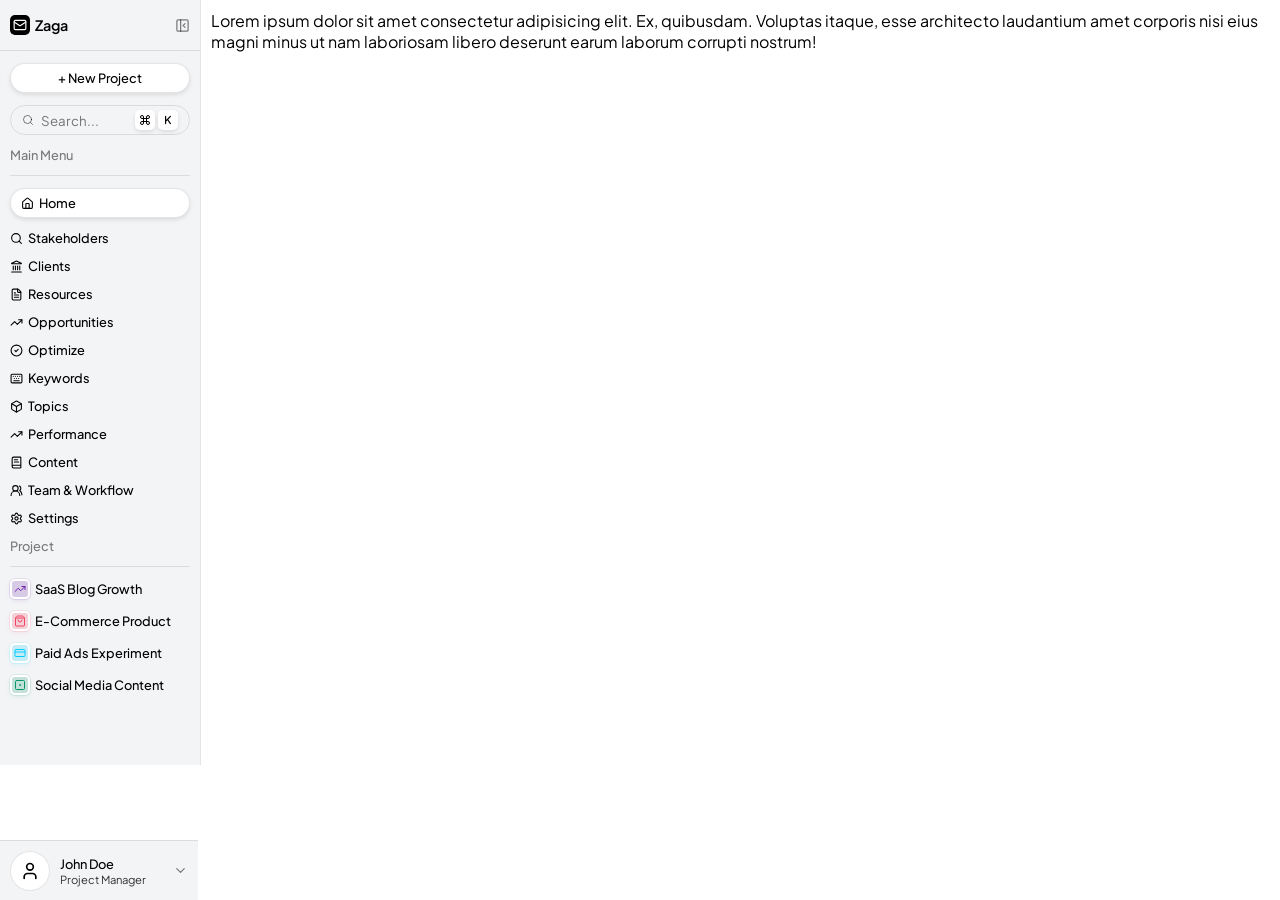
==== index.html @ 4fe13430 "chore: Initial Commit" ====
<!DOCTYPE html>

<html lang="en">

<head>
    <meta charset="UTF-8">
    <meta name="viewport" content="width=device-width, initial-scale=1.0">
    <link rel="stylesheet" href="style.css">
    <title>MyUI</title>
</head>

<body>
    <div class="Main-Container">
        <div class="Navigation-Container">
            <div class="Navigation-Title">
                <svg xmlns="http://www.w3.org/2000/svg" width="20" height="20" viewBox="0 0 24 24" fill="none" stroke="currentColor" stroke-width="2" stroke-linecap="round" stroke-linejoin="round" class="lucide lucide-mail-icon lucide-mail"><path d="m22 7-8.991 5.727a2 2 0 0 1-2.009 0L2 7"/><rect x="2" y="4" width="20" height="16" rx="2"/></svg>
                <h1>Zaga</h1>
                <svg xmlns="http://www.w3.org/2000/svg" width="14" height="14" viewBox="0 0 24 24" fill="none" stroke="currentColor" stroke-width="2" stroke-linecap="round" stroke-linejoin="round" class="lucide lucide-panel-left-close-icon lucide-panel-left-close"><rect width="18" height="18" x="3" y="3" rx="2"/><path d="M9 3v18"/><path d="m16 15-3-3 3-3"/></svg>
            </div>

            <div class="Navigation-NewProjectButton">
                <a href="#">+ New Project</a>
            </div>

            <div class="Navigation-SearchInput">
                <svg xmlns="http://www.w3.org/2000/svg" width="24" height="24" viewBox="0 0 24 24" fill="none" stroke="currentColor" stroke-width="2" stroke-linecap="round" stroke-linejoin="round" class="lucide lucide-search-icon lucide-search"><path d="m21 21-4.34-4.34"/><circle cx="11" cy="11" r="8"/></svg>
                <input type="text" placeholder="Search..." />
                <svg xmlns="http://www.w3.org/2000/svg" width="24" height="24" viewBox="0 0 24 24" fill="none" stroke="currentColor" stroke-width="2" stroke-linecap="round" stroke-linejoin="round" class="lucide lucide-command-icon lucide-command"><path d="M15 6v12a3 3 0 1 0 3-3H6a3 3 0 1 0 3 3V6a3 3 0 1 0-3 3h12a3 3 0 1 0-3-3"/></svg>
                <svg xmlns="http://www.w3.org/2000/svg" viewBox="0 0 640 640"><!--!Font Awesome Free v7.2.0 by @fontawesome - https://fontawesome.com License - https://fontawesome.com/license/free Copyright 2026 Fonticons, Inc.--><path d="M471 150.3C483.3 137.6 483 117.4 470.3 105.1C457.6 92.8 437.4 93.1 425.1 105.8C303.4 231.2 236.4 300.3 224 313L224 128C224 110.3 209.7 96 192 96C174.3 96 160 110.3 160 128L160 512C160 529.7 174.3 544 192 544C209.7 544 224 529.7 224 512L224 405L288.7 338.3L421.7 530.3C431.8 544.8 451.7 548.4 466.2 538.4C480.7 528.4 484.3 508.4 474.3 493.9L334.1 291.4L471 150.3z"/></svg>
            </div>

            <div class="Navigation-MainMenu">
                <h2>Main Menu</h2>
                <hr />
                <a href="./index.html" class="Navigation-Active"><svg xmlns="http://www.w3.org/2000/svg" width="24" height="24" viewBox="0 0 24 24" fill="none" stroke="currentColor" stroke-width="2" stroke-linecap="round" stroke-linejoin="round" class="lucide lucide-house-icon lucide-house"><path d="M15 21v-8a1 1 0 0 0-1-1h-4a1 1 0 0 0-1 1v8"/><path d="M3 10a2 2 0 0 1 .709-1.528l7-6a2 2 0 0 1 2.582 0l7 6A2 2 0 0 1 21 10v9a2 2 0 0 1-2 2H5a2 2 0 0 1-2-2z"/></svg>Home</a>
                <a href="#"><svg xmlns="http://www.w3.org/2000/svg" width="24" height="24" viewBox="0 0 24 24" fill="none" stroke="currentColor" stroke-width="2" stroke-linecap="round" stroke-linejoin="round" class="lucide lucide-search-icon lucide-search"><path d="m21 21-4.34-4.34"/><circle cx="11" cy="11" r="8"/></svg>Stakeholders</a>
                <a href="./page/clients.html"><svg xmlns="http://www.w3.org/2000/svg" width="24" height="24" viewBox="0 0 24 24" fill="none" stroke="currentColor" stroke-width="2" stroke-linecap="round" stroke-linejoin="round" class="lucide lucide-landmark-icon lucide-landmark"><path d="M10 18v-7"/><path d="M11.119 2.205a2 2 0 0 1 1.762 0l7.84 3.846A.5.5 0 0 1 20.5 7h-17a.5.5 0 0 1-.22-.949z"/><path d="M14 18v-7"/><path d="M18 18v-7"/><path d="M3 22h18"/><path d="M6 18v-7"/></svg>Clients</a>
                <a href="#"><svg xmlns="http://www.w3.org/2000/svg" width="24" height="24" viewBox="0 0 24 24" fill="none" stroke="currentColor" stroke-width="2" stroke-linecap="round" stroke-linejoin="round" class="lucide lucide-file-text-icon lucide-file-text"><path d="M6 22a2 2 0 0 1-2-2V4a2 2 0 0 1 2-2h8a2.4 2.4 0 0 1 1.704.706l3.588 3.588A2.4 2.4 0 0 1 20 8v12a2 2 0 0 1-2 2z"/><path d="M14 2v5a1 1 0 0 0 1 1h5"/><path d="M10 9H8"/><path d="M16 13H8"/><path d="M16 17H8"/></svg>Resources</a>
                <a href="#"><svg xmlns="http://www.w3.org/2000/svg" width="24" height="24" viewBox="0 0 24 24" fill="none" stroke="currentColor" stroke-width="2" stroke-linecap="round" stroke-linejoin="round" class="lucide lucide-trending-up-icon lucide-trending-up"><path d="M16 7h6v6"/><path d="m22 7-8.5 8.5-5-5L2 17"/></svg>Opportunities</a>
                <a href="#"><svg xmlns="http://www.w3.org/2000/svg" width="24" height="24" viewBox="0 0 24 24" fill="none" stroke="currentColor" stroke-width="2" stroke-linecap="round" stroke-linejoin="round" class="lucide lucide-circle-check-icon lucide-circle-check"><circle cx="12" cy="12" r="10"/><path d="m9 12 2 2 4-4"/></svg>Optimize</a>
                <a href="#"><svg xmlns="http://www.w3.org/2000/svg" width="24" height="24" viewBox="0 0 24 24" fill="none" stroke="currentColor" stroke-width="2" stroke-linecap="round" stroke-linejoin="round" class="lucide lucide-keyboard-icon lucide-keyboard"><path d="M10 8h.01"/><path d="M12 12h.01"/><path d="M14 8h.01"/><path d="M16 12h.01"/><path d="M18 8h.01"/><path d="M6 8h.01"/><path d="M7 16h10"/><path d="M8 12h.01"/><rect width="20" height="16" x="2" y="4" rx="2"/></svg>Keywords</a>
                <a href="#"><svg xmlns="http://www.w3.org/2000/svg" width="24" height="24" viewBox="0 0 24 24" fill="none" stroke="currentColor" stroke-width="2" stroke-linecap="round" stroke-linejoin="round" class="lucide lucide-box-icon lucide-box"><path d="M21 8a2 2 0 0 0-1-1.73l-7-4a2 2 0 0 0-2 0l-7 4A2 2 0 0 0 3 8v8a2 2 0 0 0 1 1.73l7 4a2 2 0 0 0 2 0l7-4A2 2 0 0 0 21 16Z"/><path d="m3.3 7 8.7 5 8.7-5"/><path d="M12 22V12"/></svg>Topics</a>
                <a href="#"><svg xmlns="http://www.w3.org/2000/svg" width="24" height="24" viewBox="0 0 24 24" fill="none" stroke="currentColor" stroke-width="2" stroke-linecap="round" stroke-linejoin="round" class="lucide lucide-trending-up-icon lucide-trending-up"><path d="M16 7h6v6"/><path d="m22 7-8.5 8.5-5-5L2 17"/></svg>Performance</a>
                <a href="#"><svg xmlns="http://www.w3.org/2000/svg" width="24" height="24" viewBox="0 0 24 24" fill="none" stroke="currentColor" stroke-width="2" stroke-linecap="round" stroke-linejoin="round" class="lucide lucide-book-text-icon lucide-book-text"><path d="M4 19.5v-15A2.5 2.5 0 0 1 6.5 2H19a1 1 0 0 1 1 1v18a1 1 0 0 1-1 1H6.5a1 1 0 0 1 0-5H20"/><path d="M8 11h8"/><path d="M8 7h6"/></svg>Content</a>
                <a href="#"><svg xmlns="http://www.w3.org/2000/svg" width="24" height="24" viewBox="0 0 24 24" fill="none" stroke="currentColor" stroke-width="2" stroke-linecap="round" stroke-linejoin="round" class="lucide lucide-users-round-icon lucide-users-round"><path d="M18 21a8 8 0 0 0-16 0"/><circle cx="10" cy="8" r="5"/><path d="M22 20c0-3.37-2-6.5-4-8a5 5 0 0 0-.45-8.3"/></svg>Team & Workflow</a>
                <a href="#"><svg xmlns="http://www.w3.org/2000/svg" width="24" height="24" viewBox="0 0 24 24" fill="none" stroke="currentColor" stroke-width="2" stroke-linecap="round" stroke-linejoin="round" class="lucide lucide-settings-icon lucide-settings"><path d="M9.671 4.136a2.34 2.34 0 0 1 4.659 0 2.34 2.34 0 0 0 3.319 1.915 2.34 2.34 0 0 1 2.33 4.033 2.34 2.34 0 0 0 0 3.831 2.34 2.34 0 0 1-2.33 4.033 2.34 2.34 0 0 0-3.319 1.915 2.34 2.34 0 0 1-4.659 0 2.34 2.34 0 0 0-3.32-1.915 2.34 2.34 0 0 1-2.33-4.033 2.34 2.34 0 0 0 0-3.831A2.34 2.34 0 0 1 6.35 6.051a2.34 2.34 0 0 0 3.319-1.915"/><circle cx="12" cy="12" r="3"/></svg>Settings</a>
            </div>

            <div class="Navigation-Project">
                <h2>Project</h2>
                <hr />
                <a href="#"><svg xmlns="http://www.w3.org/2000/svg" width="24" height="24" viewBox="0 0 24 24" fill="none" stroke="currentColor" stroke-width="2" stroke-linecap="round" stroke-linejoin="round" class="lucide lucide-trending-up-icon lucide-trending-up"><path d="M16 7h6v6"/><path d="m22 7-8.5 8.5-5-5L2 17"/></svg>SaaS Blog Growth</a>
                <a href="#"><svg xmlns="http://www.w3.org/2000/svg" width="24" height="24" viewBox="0 0 24 24" fill="none" stroke="currentColor" stroke-width="2" stroke-linecap="round" stroke-linejoin="round" class="lucide lucide-shopping-bag-icon lucide-shopping-bag"><path d="M16 10a4 4 0 0 1-8 0"/><path d="M3.103 6.034h17.794"/><path d="M3.4 5.467a2 2 0 0 0-.4 1.2V20a2 2 0 0 0 2 2h14a2 2 0 0 0 2-2V6.667a2 2 0 0 0-.4-1.2l-2-2.667A2 2 0 0 0 17 2H7a2 2 0 0 0-1.6.8z"/></svg>E-Commerce Product</a>
                <a href="#"><svg xmlns="http://www.w3.org/2000/svg" width="24" height="24" viewBox="0 0 24 24" fill="none" stroke="currentColor" stroke-width="2" stroke-linecap="round" stroke-linejoin="round" class="lucide lucide-credit-card-icon lucide-credit-card"><rect width="20" height="14" x="2" y="5" rx="2"/><line x1="2" x2="22" y1="10" y2="10"/></svg>Paid Ads Experiment</a>
                <a href="#"><svg xmlns="http://www.w3.org/2000/svg" width="24" height="24" viewBox="0 0 24 24" fill="none" stroke="currentColor" stroke-width="2" stroke-linecap="round" stroke-linejoin="round" class="lucide lucide-square-dot-icon lucide-square-dot"><rect width="18" height="18" x="3" y="3" rx="2"/><circle cx="12" cy="12" r="1"/></svg>Social Media Content</a>
            </div>

            <div class="Navigation-Account">
                <div class="Account-Photo">
                    <svg xmlns="http://www.w3.org/2000/svg" width="24" height="24" viewBox="0 0 24 24" fill="none" stroke="currentColor" stroke-width="2" stroke-linecap="round" stroke-linejoin="round" class="lucide lucide-user-icon lucide-user"><path d="M19 21v-2a4 4 0 0 0-4-4H9a4 4 0 0 0-4 4v2"/><circle cx="12" cy="7" r="4"/></svg>
                </div>
                <div class="Account-Info">
                    <h3>John Doe</h3>
                    <p>Project Manager</p>
                </div>
                <div class="Account-Menu">
                    <svg xmlns="http://www.w3.org/2000/svg" width="24" height="24" viewBox="0 0 24 24" fill="none" stroke="currentColor" stroke-width="2" stroke-linecap="round" stroke-linejoin="round" class="lucide lucide-chevron-down-icon lucide-chevron-down"><path d="m6 9 6 6 6-6"/></svg>
                </div>
            </div>
        </div>

        <div class="Content-Container">
            <p>Lorem ipsum dolor sit amet consectetur adipisicing elit. Ex, quibusdam. Voluptas itaque, esse architecto laudantium amet corporis nisi eius magni minus ut nam laboriosam libero deserunt earum laborum corrupti nostrum!</p>
        </div>
    </div>
</body>

</html>
---- style.css ----
@import url('https://fonts.googleapis.com/css2?family=Inter:ital,opsz,wght@0,14..32,100..900;1,14..32,100..900&family=Plus+Jakarta+Sans:ital,wght@0,200..800;1,200..800&display=swap');

* {
    box-sizing: border-box;
    margin: 0;
    padding: 0;
}

:root {
    --nav-background: #F3F4F6;
}

body {
    font-family: 'Plus Jakarta Sans', sans-serif;
}

::-webkit-scrollbar {
  width: 2px;
}

::-webkit-scrollbar-track {
  background: transparent; 
}

::-webkit-scrollbar-thumb {
  background: black; 
}

::-webkit-scrollbar-thumb:hover {
  background: rgba(0, 0, 0, 0.5); 
}

.Main-Container {
    display: flex;
    max-height: 100vh;
}

.Navigation-Container {
    display: flex;
    flex-direction: column;
    max-height: 100vh;
    overflow: auto;
    width: 200px;
    background-color: var(--nav-background);
    gap: 12px;
}

.Navigation-Title {
    display: flex;
    justify-content: center;
    align-items: center;
    padding: 15px 10px;
    gap: 5px;
    border-bottom: 1px solid rgba(0, 0, 0, 0.1);
}

.Navigation-Title svg:nth-child(1) {
    color: white;
    background-color: black;
    border-radius: 5px;
    padding: 3px;
}

.Navigation-Title h1 {
    flex: 1;
    font-size: 0.9rem;
    font-weight: 600;
}

.Navigation-Title svg:nth-child(3) {
    color: rgba(0, 0, 0, 0.5);
    width: 15px;
    height: 15px;
}

.Navigation-NewProjectButton {
    display: flex;
    justify-content: center;
    align-items: center;
    padding: 0 10px;
}

.Navigation-NewProjectButton a {
    display: flex;
    justify-content: center;
    align-items: center;
    text-decoration: none;
    color: black;
    background-color: white;
    border: 1px solid rgba(0, 0, 0, 0.1);
    border-radius: 100px;
    width: 200px;
    height: 30px;
    font-size: 0.8rem; 
    box-shadow: 0 2px 4px rgba(0, 0, 0, 0.1);
    font-weight: 500;
}

.Navigation-SearchInput {
    display: flex;
    justify-content: center;
    align-items: center;
    position: relative;
    padding: 0 10px;
}

.Navigation-SearchInput input {
    outline: none;
    background-color: transparent;
    width: 180px;
    height: 30px;
    border: 1px solid rgba(0, 0, 0, 0.1);
    border-radius: 100px;
    padding-left: 30px;
    font-family: "Plus Jakarta Sans", sans-serif;
}

.Navigation-SearchInput svg:nth-child(1) {
    position: absolute;
    left: 22px;
    color: rgba(0, 0, 0, 0.5);
    width: 12px;
    height: 12px;
}

.Navigation-SearchInput svg:nth-child(3) {
    position: absolute;
    right: 45px;
    color: black;
    background-color: white;
    border-radius: 5px;
    padding: 4px;
    width: 20px;
    height: 20px;
    box-shadow: 0px 2px 4px rgba(0, 0, 0, 0.1);
}

.Navigation-SearchInput svg:nth-child(4) {
    position: absolute;
    right: 22px;
    color: black;
    background-color: white;
    border-radius: 5px;
    padding: 4px;
    width: 20px;
    height: 20px;
    box-shadow: 0px 2px 4px rgba(0, 0, 0, 0.1);
}

.Navigation-MainMenu {
    display: flex;
    flex-direction: column;
    gap: 12px;
    padding: 0 10px;
}

.Navigation-MainMenu h2 {
    font-size: 0.8rem;
    color: rgba(0, 0, 0, 0.5);
    font-weight: 500;
}

.Navigation-MainMenu hr {
    border: none;
    border-top: 1px solid rgba(0, 0, 0, 0.1);
}

.Navigation-MainMenu a {
    display: flex;
    align-items: center;
    gap: 5px;
    text-decoration: none;
    color: black;
    font-size: 0.8rem;
    font-weight: 500;
}

.Navigation-MainMenu a svg {
    color: black;
    width: 13px;
    height: 13px;
}

.Navigation-Project {
    display: flex;
    flex-direction: column;
    gap: 12px;
    padding: 0 10px 70px 10px;
}

.Navigation-Project h2 {
    font-size: 0.8rem;
    color: rgba(0, 0, 0, 0.5);
    font-weight: 500;
}

.Navigation-Project hr {
    border: none;
    border-top: 1px solid rgba(0, 0, 0, 0.1);
}

.Navigation-Project a {
    display: flex;
    align-items: center;
    gap: 5px;
    text-decoration: none;
    color: black;
    font-size: 0.8rem;
    font-weight: 500;
}

.Navigation-Project a svg {
    color: black;
    width: 20px;
    height: 20px;
    padding: 2px;
}

.Navigation-Project a .lucide-trending-up {
    color: rgba(107, 33, 168, 1);
    background-color: rgba(107, 33, 168, 0.2);
    border: 2px solid white;
    outline: 1px solid rgb(107, 33, 168, 0.1);
    border-radius: 5px;
    box-shadow: 0px 2px 4px rgba(107, 33, 168, 0.1);
}

.Navigation-Project a .lucide-shopping-bag {
    color: rgba(244, 63, 94, 1);
    background-color: rgba(244, 63, 94, 0.2);
    border: 2px solid white;
    outline: 1px solid rgb(244, 63, 94, 0.1);
    border-radius: 5px;
    box-shadow: 0px 2px 4px rgba(244, 63, 94, 0.1);
}

.Navigation-Project a .lucide-credit-card {
    color: rgb(6, 205, 255);
    background-color: rgba(6, 205, 255, 0.2);
    border: 2px solid white;
    outline: 1px solid rgb(6, 205, 255, 0.1);
    border-radius: 5px;
    box-shadow: 0px 2px 4px rgba(6, 205, 255, 0.1);
}

.Navigation-Project a .lucide-square-dot {
    color: rgba(5, 150, 105, 1);
    background-color: rgba(5, 150, 105, 0.2);
    border: 2px solid white;
    outline: 1px solid rgb(5, 150, 105, 0.1);
    border-radius: 5px;
    box-shadow: 0px 2px 4px rgba(5, 150, 105, 0.1);
}

.Navigation-Account {
    display: flex;
    position: absolute;
    bottom: 0;
    background-color: var(--nav-background);
    border-top: 1px solid rgba(0, 0, 0, 0.1);
    width: 198px;
    height: 60px;
    padding: 0 10px;
    align-items: center;
    gap: 10px;
}

.Account-Photo {
    display: flex;
    justify-content: center;
    align-items: center;
    width: 40px;
    height: 40px;
    border: 1px solid rgba(0, 0, 0, 0.1);
    border-radius: 100%;
    background-color: white;
}

.Account-Photo svg {
    width: 20px;
    height: 20px;
}

.Account-Info {
    display: flex;
    flex-direction: column;
    justify-content: center;
    flex: 1;
}

.Account-Info h3 {
    font-size: 0.8rem;
    font-weight: 500;
}

.Account-Info p {
    font-size: 0.7rem;
    color: rgba(0, 0, 0, 0.8);
}

.Account-Menu {
    display: flex;
    align-items: center;
}

.Account-Menu svg {
    color: rgba(0, 0, 0, 0.5);
    width: 15px;
    height: 15px;
}

.Navigation-Active {
    height: 30px;
    padding-left: 10px;
    background-color: white;
    border: 1px solid rgba(0, 0, 0, 0.1);
    border-radius: 16px;
    box-shadow: 0px 2px 4px rgba(0, 0, 0, 0.1);
}

.Content-Container {
    display: flex;
    flex: 1;
    padding: 10px;
    max-height: 100vh;
    overflow: auto;
    background-color: white;
    border-left: 1px solid rgba(0, 0, 0, 0.1);
}
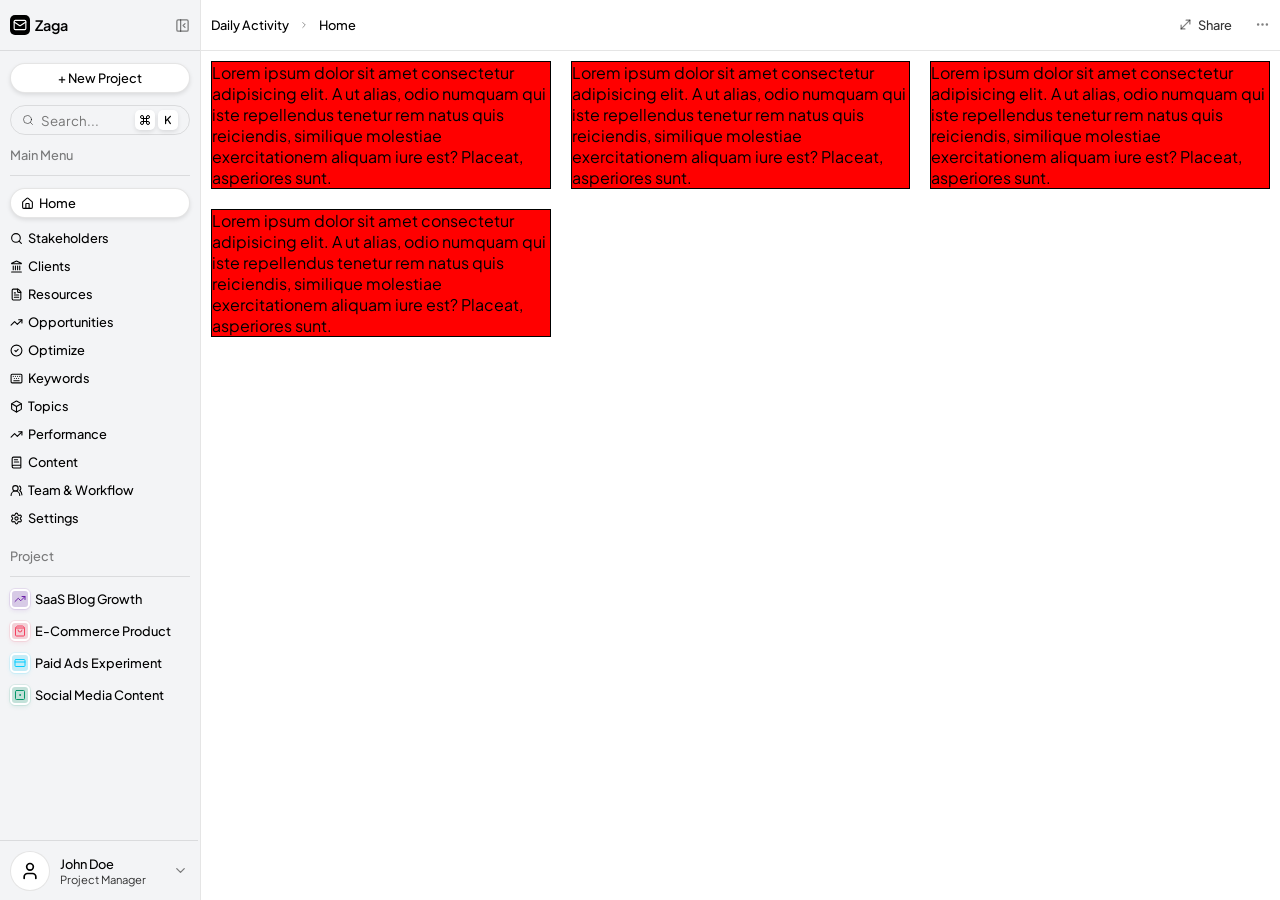
==== commit 64ef834c: "Co-authored-by: Riyan Saputra <alamat.emailnya.riyan@gmail.com>" ====
--- a/index.html
+++ b/index.html
@@ -15,7 +15,7 @@
             <div class="Navigation-Title">
                 <svg xmlns="http://www.w3.org/2000/svg" width="20" height="20" viewBox="0 0 24 24" fill="none" stroke="currentColor" stroke-width="2" stroke-linecap="round" stroke-linejoin="round" class="lucide lucide-mail-icon lucide-mail"><path d="m22 7-8.991 5.727a2 2 0 0 1-2.009 0L2 7"/><rect x="2" y="4" width="20" height="16" rx="2"/></svg>
                 <h1>Zaga</h1>
-                <svg xmlns="http://www.w3.org/2000/svg" width="14" height="14" viewBox="0 0 24 24" fill="none" stroke="currentColor" stroke-width="2" stroke-linecap="round" stroke-linejoin="round" class="lucide lucide-panel-left-close-icon lucide-panel-left-close"><rect width="18" height="18" x="3" y="3" rx="2"/><path d="M9 3v18"/><path d="m16 15-3-3 3-3"/></svg>
+                <svg class="Navigation-Button" xmlns="http://www.w3.org/2000/svg" width="14" height="14" viewBox="0 0 24 24" fill="none" stroke="currentColor" stroke-width="2" stroke-linecap="round" stroke-linejoin="round" class="lucide lucide-panel-left-close-icon lucide-panel-left-close"><rect width="18" height="18" x="3" y="3" rx="2"/><path d="M9 3v18"/><path d="m16 15-3-3 3-3"/></svg>
             </div>
 
             <div class="Navigation-NewProjectButton">
@@ -29,30 +29,32 @@
                 <svg xmlns="http://www.w3.org/2000/svg" viewBox="0 0 640 640"><!--!Font Awesome Free v7.2.0 by @fontawesome - https://fontawesome.com License - https://fontawesome.com/license/free Copyright 2026 Fonticons, Inc.--><path d="M471 150.3C483.3 137.6 483 117.4 470.3 105.1C457.6 92.8 437.4 93.1 425.1 105.8C303.4 231.2 236.4 300.3 224 313L224 128C224 110.3 209.7 96 192 96C174.3 96 160 110.3 160 128L160 512C160 529.7 174.3 544 192 544C209.7 544 224 529.7 224 512L224 405L288.7 338.3L421.7 530.3C431.8 544.8 451.7 548.4 466.2 538.4C480.7 528.4 484.3 508.4 474.3 493.9L334.1 291.4L471 150.3z"/></svg>
             </div>
 
-            <div class="Navigation-MainMenu">
-                <h2>Main Menu</h2>
-                <hr />
-                <a href="./index.html" class="Navigation-Active"><svg xmlns="http://www.w3.org/2000/svg" width="24" height="24" viewBox="0 0 24 24" fill="none" stroke="currentColor" stroke-width="2" stroke-linecap="round" stroke-linejoin="round" class="lucide lucide-house-icon lucide-house"><path d="M15 21v-8a1 1 0 0 0-1-1h-4a1 1 0 0 0-1 1v8"/><path d="M3 10a2 2 0 0 1 .709-1.528l7-6a2 2 0 0 1 2.582 0l7 6A2 2 0 0 1 21 10v9a2 2 0 0 1-2 2H5a2 2 0 0 1-2-2z"/></svg>Home</a>
-                <a href="#"><svg xmlns="http://www.w3.org/2000/svg" width="24" height="24" viewBox="0 0 24 24" fill="none" stroke="currentColor" stroke-width="2" stroke-linecap="round" stroke-linejoin="round" class="lucide lucide-search-icon lucide-search"><path d="m21 21-4.34-4.34"/><circle cx="11" cy="11" r="8"/></svg>Stakeholders</a>
-                <a href="./page/clients.html"><svg xmlns="http://www.w3.org/2000/svg" width="24" height="24" viewBox="0 0 24 24" fill="none" stroke="currentColor" stroke-width="2" stroke-linecap="round" stroke-linejoin="round" class="lucide lucide-landmark-icon lucide-landmark"><path d="M10 18v-7"/><path d="M11.119 2.205a2 2 0 0 1 1.762 0l7.84 3.846A.5.5 0 0 1 20.5 7h-17a.5.5 0 0 1-.22-.949z"/><path d="M14 18v-7"/><path d="M18 18v-7"/><path d="M3 22h18"/><path d="M6 18v-7"/></svg>Clients</a>
-                <a href="#"><svg xmlns="http://www.w3.org/2000/svg" width="24" height="24" viewBox="0 0 24 24" fill="none" stroke="currentColor" stroke-width="2" stroke-linecap="round" stroke-linejoin="round" class="lucide lucide-file-text-icon lucide-file-text"><path d="M6 22a2 2 0 0 1-2-2V4a2 2 0 0 1 2-2h8a2.4 2.4 0 0 1 1.704.706l3.588 3.588A2.4 2.4 0 0 1 20 8v12a2 2 0 0 1-2 2z"/><path d="M14 2v5a1 1 0 0 0 1 1h5"/><path d="M10 9H8"/><path d="M16 13H8"/><path d="M16 17H8"/></svg>Resources</a>
-                <a href="#"><svg xmlns="http://www.w3.org/2000/svg" width="24" height="24" viewBox="0 0 24 24" fill="none" stroke="currentColor" stroke-width="2" stroke-linecap="round" stroke-linejoin="round" class="lucide lucide-trending-up-icon lucide-trending-up"><path d="M16 7h6v6"/><path d="m22 7-8.5 8.5-5-5L2 17"/></svg>Opportunities</a>
-                <a href="#"><svg xmlns="http://www.w3.org/2000/svg" width="24" height="24" viewBox="0 0 24 24" fill="none" stroke="currentColor" stroke-width="2" stroke-linecap="round" stroke-linejoin="round" class="lucide lucide-circle-check-icon lucide-circle-check"><circle cx="12" cy="12" r="10"/><path d="m9 12 2 2 4-4"/></svg>Optimize</a>
-                <a href="#"><svg xmlns="http://www.w3.org/2000/svg" width="24" height="24" viewBox="0 0 24 24" fill="none" stroke="currentColor" stroke-width="2" stroke-linecap="round" stroke-linejoin="round" class="lucide lucide-keyboard-icon lucide-keyboard"><path d="M10 8h.01"/><path d="M12 12h.01"/><path d="M14 8h.01"/><path d="M16 12h.01"/><path d="M18 8h.01"/><path d="M6 8h.01"/><path d="M7 16h10"/><path d="M8 12h.01"/><rect width="20" height="16" x="2" y="4" rx="2"/></svg>Keywords</a>
-                <a href="#"><svg xmlns="http://www.w3.org/2000/svg" width="24" height="24" viewBox="0 0 24 24" fill="none" stroke="currentColor" stroke-width="2" stroke-linecap="round" stroke-linejoin="round" class="lucide lucide-box-icon lucide-box"><path d="M21 8a2 2 0 0 0-1-1.73l-7-4a2 2 0 0 0-2 0l-7 4A2 2 0 0 0 3 8v8a2 2 0 0 0 1 1.73l7 4a2 2 0 0 0 2 0l7-4A2 2 0 0 0 21 16Z"/><path d="m3.3 7 8.7 5 8.7-5"/><path d="M12 22V12"/></svg>Topics</a>
-                <a href="#"><svg xmlns="http://www.w3.org/2000/svg" width="24" height="24" viewBox="0 0 24 24" fill="none" stroke="currentColor" stroke-width="2" stroke-linecap="round" stroke-linejoin="round" class="lucide lucide-trending-up-icon lucide-trending-up"><path d="M16 7h6v6"/><path d="m22 7-8.5 8.5-5-5L2 17"/></svg>Performance</a>
-                <a href="#"><svg xmlns="http://www.w3.org/2000/svg" width="24" height="24" viewBox="0 0 24 24" fill="none" stroke="currentColor" stroke-width="2" stroke-linecap="round" stroke-linejoin="round" class="lucide lucide-book-text-icon lucide-book-text"><path d="M4 19.5v-15A2.5 2.5 0 0 1 6.5 2H19a1 1 0 0 1 1 1v18a1 1 0 0 1-1 1H6.5a1 1 0 0 1 0-5H20"/><path d="M8 11h8"/><path d="M8 7h6"/></svg>Content</a>
-                <a href="#"><svg xmlns="http://www.w3.org/2000/svg" width="24" height="24" viewBox="0 0 24 24" fill="none" stroke="currentColor" stroke-width="2" stroke-linecap="round" stroke-linejoin="round" class="lucide lucide-users-round-icon lucide-users-round"><path d="M18 21a8 8 0 0 0-16 0"/><circle cx="10" cy="8" r="5"/><path d="M22 20c0-3.37-2-6.5-4-8a5 5 0 0 0-.45-8.3"/></svg>Team & Workflow</a>
-                <a href="#"><svg xmlns="http://www.w3.org/2000/svg" width="24" height="24" viewBox="0 0 24 24" fill="none" stroke="currentColor" stroke-width="2" stroke-linecap="round" stroke-linejoin="round" class="lucide lucide-settings-icon lucide-settings"><path d="M9.671 4.136a2.34 2.34 0 0 1 4.659 0 2.34 2.34 0 0 0 3.319 1.915 2.34 2.34 0 0 1 2.33 4.033 2.34 2.34 0 0 0 0 3.831 2.34 2.34 0 0 1-2.33 4.033 2.34 2.34 0 0 0-3.319 1.915 2.34 2.34 0 0 1-4.659 0 2.34 2.34 0 0 0-3.32-1.915 2.34 2.34 0 0 1-2.33-4.033 2.34 2.34 0 0 0 0-3.831A2.34 2.34 0 0 1 6.35 6.051a2.34 2.34 0 0 0 3.319-1.915"/><circle cx="12" cy="12" r="3"/></svg>Settings</a>
-            </div>
-
-            <div class="Navigation-Project">
-                <h2>Project</h2>
-                <hr />
-                <a href="#"><svg xmlns="http://www.w3.org/2000/svg" width="24" height="24" viewBox="0 0 24 24" fill="none" stroke="currentColor" stroke-width="2" stroke-linecap="round" stroke-linejoin="round" class="lucide lucide-trending-up-icon lucide-trending-up"><path d="M16 7h6v6"/><path d="m22 7-8.5 8.5-5-5L2 17"/></svg>SaaS Blog Growth</a>
-                <a href="#"><svg xmlns="http://www.w3.org/2000/svg" width="24" height="24" viewBox="0 0 24 24" fill="none" stroke="currentColor" stroke-width="2" stroke-linecap="round" stroke-linejoin="round" class="lucide lucide-shopping-bag-icon lucide-shopping-bag"><path d="M16 10a4 4 0 0 1-8 0"/><path d="M3.103 6.034h17.794"/><path d="M3.4 5.467a2 2 0 0 0-.4 1.2V20a2 2 0 0 0 2 2h14a2 2 0 0 0 2-2V6.667a2 2 0 0 0-.4-1.2l-2-2.667A2 2 0 0 0 17 2H7a2 2 0 0 0-1.6.8z"/></svg>E-Commerce Product</a>
-                <a href="#"><svg xmlns="http://www.w3.org/2000/svg" width="24" height="24" viewBox="0 0 24 24" fill="none" stroke="currentColor" stroke-width="2" stroke-linecap="round" stroke-linejoin="round" class="lucide lucide-credit-card-icon lucide-credit-card"><rect width="20" height="14" x="2" y="5" rx="2"/><line x1="2" x2="22" y1="10" y2="10"/></svg>Paid Ads Experiment</a>
-                <a href="#"><svg xmlns="http://www.w3.org/2000/svg" width="24" height="24" viewBox="0 0 24 24" fill="none" stroke="currentColor" stroke-width="2" stroke-linecap="round" stroke-linejoin="round" class="lucide lucide-square-dot-icon lucide-square-dot"><rect width="18" height="18" x="3" y="3" rx="2"/><circle cx="12" cy="12" r="1"/></svg>Social Media Content</a>
+            <div class="Navigation-Item">
+                <div class="Navigation-MainMenu">
+                    <h2>Main Menu</h2>
+                    <hr />
+                    <a href="./index.html" class="Navigation-Active"><svg xmlns="http://www.w3.org/2000/svg" width="24" height="24" viewBox="0 0 24 24" fill="none" stroke="currentColor" stroke-width="2" stroke-linecap="round" stroke-linejoin="round" class="lucide lucide-house-icon lucide-house"><path d="M15 21v-8a1 1 0 0 0-1-1h-4a1 1 0 0 0-1 1v8"/><path d="M3 10a2 2 0 0 1 .709-1.528l7-6a2 2 0 0 1 2.582 0l7 6A2 2 0 0 1 21 10v9a2 2 0 0 1-2 2H5a2 2 0 0 1-2-2z"/></svg>Home</a>
+                    <a href="#"><svg xmlns="http://www.w3.org/2000/svg" width="24" height="24" viewBox="0 0 24 24" fill="none" stroke="currentColor" stroke-width="2" stroke-linecap="round" stroke-linejoin="round" class="lucide lucide-search-icon lucide-search"><path d="m21 21-4.34-4.34"/><circle cx="11" cy="11" r="8"/></svg>Stakeholders</a>
+                    <a href="./page/clients.html"><svg xmlns="http://www.w3.org/2000/svg" width="24" height="24" viewBox="0 0 24 24" fill="none" stroke="currentColor" stroke-width="2" stroke-linecap="round" stroke-linejoin="round" class="lucide lucide-landmark-icon lucide-landmark"><path d="M10 18v-7"/><path d="M11.119 2.205a2 2 0 0 1 1.762 0l7.84 3.846A.5.5 0 0 1 20.5 7h-17a.5.5 0 0 1-.22-.949z"/><path d="M14 18v-7"/><path d="M18 18v-7"/><path d="M3 22h18"/><path d="M6 18v-7"/></svg>Clients</a>
+                    <a href="#"><svg xmlns="http://www.w3.org/2000/svg" width="24" height="24" viewBox="0 0 24 24" fill="none" stroke="currentColor" stroke-width="2" stroke-linecap="round" stroke-linejoin="round" class="lucide lucide-file-text-icon lucide-file-text"><path d="M6 22a2 2 0 0 1-2-2V4a2 2 0 0 1 2-2h8a2.4 2.4 0 0 1 1.704.706l3.588 3.588A2.4 2.4 0 0 1 20 8v12a2 2 0 0 1-2 2z"/><path d="M14 2v5a1 1 0 0 0 1 1h5"/><path d="M10 9H8"/><path d="M16 13H8"/><path d="M16 17H8"/></svg>Resources</a>
+                    <a href="#"><svg xmlns="http://www.w3.org/2000/svg" width="24" height="24" viewBox="0 0 24 24" fill="none" stroke="currentColor" stroke-width="2" stroke-linecap="round" stroke-linejoin="round" class="lucide lucide-trending-up-icon lucide-trending-up"><path d="M16 7h6v6"/><path d="m22 7-8.5 8.5-5-5L2 17"/></svg>Opportunities</a>
+                    <a href="#"><svg xmlns="http://www.w3.org/2000/svg" width="24" height="24" viewBox="0 0 24 24" fill="none" stroke="currentColor" stroke-width="2" stroke-linecap="round" stroke-linejoin="round" class="lucide lucide-circle-check-icon lucide-circle-check"><circle cx="12" cy="12" r="10"/><path d="m9 12 2 2 4-4"/></svg>Optimize</a>
+                    <a href="#"><svg xmlns="http://www.w3.org/2000/svg" width="24" height="24" viewBox="0 0 24 24" fill="none" stroke="currentColor" stroke-width="2" stroke-linecap="round" stroke-linejoin="round" class="lucide lucide-keyboard-icon lucide-keyboard"><path d="M10 8h.01"/><path d="M12 12h.01"/><path d="M14 8h.01"/><path d="M16 12h.01"/><path d="M18 8h.01"/><path d="M6 8h.01"/><path d="M7 16h10"/><path d="M8 12h.01"/><rect width="20" height="16" x="2" y="4" rx="2"/></svg>Keywords</a>
+                    <a href="#"><svg xmlns="http://www.w3.org/2000/svg" width="24" height="24" viewBox="0 0 24 24" fill="none" stroke="currentColor" stroke-width="2" stroke-linecap="round" stroke-linejoin="round" class="lucide lucide-box-icon lucide-box"><path d="M21 8a2 2 0 0 0-1-1.73l-7-4a2 2 0 0 0-2 0l-7 4A2 2 0 0 0 3 8v8a2 2 0 0 0 1 1.73l7 4a2 2 0 0 0 2 0l7-4A2 2 0 0 0 21 16Z"/><path d="m3.3 7 8.7 5 8.7-5"/><path d="M12 22V12"/></svg>Topics</a>
+                    <a href="#"><svg xmlns="http://www.w3.org/2000/svg" width="24" height="24" viewBox="0 0 24 24" fill="none" stroke="currentColor" stroke-width="2" stroke-linecap="round" stroke-linejoin="round" class="lucide lucide-trending-up-icon lucide-trending-up"><path d="M16 7h6v6"/><path d="m22 7-8.5 8.5-5-5L2 17"/></svg>Performance</a>
+                    <a href="#"><svg xmlns="http://www.w3.org/2000/svg" width="24" height="24" viewBox="0 0 24 24" fill="none" stroke="currentColor" stroke-width="2" stroke-linecap="round" stroke-linejoin="round" class="lucide lucide-book-text-icon lucide-book-text"><path d="M4 19.5v-15A2.5 2.5 0 0 1 6.5 2H19a1 1 0 0 1 1 1v18a1 1 0 0 1-1 1H6.5a1 1 0 0 1 0-5H20"/><path d="M8 11h8"/><path d="M8 7h6"/></svg>Content</a>
+                    <a href="#"><svg xmlns="http://www.w3.org/2000/svg" width="24" height="24" viewBox="0 0 24 24" fill="none" stroke="currentColor" stroke-width="2" stroke-linecap="round" stroke-linejoin="round" class="lucide lucide-users-round-icon lucide-users-round"><path d="M18 21a8 8 0 0 0-16 0"/><circle cx="10" cy="8" r="5"/><path d="M22 20c0-3.37-2-6.5-4-8a5 5 0 0 0-.45-8.3"/></svg>Team & Workflow</a>
+                    <a href="#"><svg xmlns="http://www.w3.org/2000/svg" width="24" height="24" viewBox="0 0 24 24" fill="none" stroke="currentColor" stroke-width="2" stroke-linecap="round" stroke-linejoin="round" class="lucide lucide-settings-icon lucide-settings"><path d="M9.671 4.136a2.34 2.34 0 0 1 4.659 0 2.34 2.34 0 0 0 3.319 1.915 2.34 2.34 0 0 1 2.33 4.033 2.34 2.34 0 0 0 0 3.831 2.34 2.34 0 0 1-2.33 4.033 2.34 2.34 0 0 0-3.319 1.915 2.34 2.34 0 0 1-4.659 0 2.34 2.34 0 0 0-3.32-1.915 2.34 2.34 0 0 1-2.33-4.033 2.34 2.34 0 0 0 0-3.831A2.34 2.34 0 0 1 6.35 6.051a2.34 2.34 0 0 0 3.319-1.915"/><circle cx="12" cy="12" r="3"/></svg>Settings</a>
+                </div>
+    
+                <div class="Navigation-Project">
+                    <h2>Project</h2>
+                    <hr />
+                    <a href="#"><svg xmlns="http://www.w3.org/2000/svg" width="24" height="24" viewBox="0 0 24 24" fill="none" stroke="currentColor" stroke-width="2" stroke-linecap="round" stroke-linejoin="round" class="lucide lucide-trending-up-icon lucide-trending-up"><path d="M16 7h6v6"/><path d="m22 7-8.5 8.5-5-5L2 17"/></svg>SaaS Blog Growth</a>
+                    <a href="#"><svg xmlns="http://www.w3.org/2000/svg" width="24" height="24" viewBox="0 0 24 24" fill="none" stroke="currentColor" stroke-width="2" stroke-linecap="round" stroke-linejoin="round" class="lucide lucide-shopping-bag-icon lucide-shopping-bag"><path d="M16 10a4 4 0 0 1-8 0"/><path d="M3.103 6.034h17.794"/><path d="M3.4 5.467a2 2 0 0 0-.4 1.2V20a2 2 0 0 0 2 2h14a2 2 0 0 0 2-2V6.667a2 2 0 0 0-.4-1.2l-2-2.667A2 2 0 0 0 17 2H7a2 2 0 0 0-1.6.8z"/></svg>E-Commerce Product</a>
+                    <a href="#"><svg xmlns="http://www.w3.org/2000/svg" width="24" height="24" viewBox="0 0 24 24" fill="none" stroke="currentColor" stroke-width="2" stroke-linecap="round" stroke-linejoin="round" class="lucide lucide-credit-card-icon lucide-credit-card"><rect width="20" height="14" x="2" y="5" rx="2"/><line x1="2" x2="22" y1="10" y2="10"/></svg>Paid Ads Experiment</a>
+                    <a href="#"><svg xmlns="http://www.w3.org/2000/svg" width="24" height="24" viewBox="0 0 24 24" fill="none" stroke="currentColor" stroke-width="2" stroke-linecap="round" stroke-linejoin="round" class="lucide lucide-square-dot-icon lucide-square-dot"><rect width="18" height="18" x="3" y="3" rx="2"/><circle cx="12" cy="12" r="1"/></svg>Social Media Content</a>
+                </div>
             </div>
 
             <div class="Navigation-Account">
@@ -70,9 +72,59 @@
         </div>
 
         <div class="Content-Container">
-            <p>Lorem ipsum dolor sit amet consectetur adipisicing elit. Ex, quibusdam. Voluptas itaque, esse architecto laudantium amet corporis nisi eius magni minus ut nam laboriosam libero deserunt earum laborum corrupti nostrum!</p>
+            <div class="Content-Title">
+                <div>
+                    <svg class="Navigation-Button"xmlns="http://www.w3.org/2000/svg" width="24" height="24" viewBox="0 0 24 24" fill="none" stroke="currentColor" stroke-width="2" stroke-linecap="round" stroke-linejoin="round" class="lucide lucide-panel-left-open-icon lucide-panel-left-open"><rect width="18" height="18" x="3" y="3" rx="2"/><path d="M9 3v18"/><path d="m14 9 3 3-3 3"/></svg>
+                    <h2>Daily Activity</h2>
+                    <svg xmlns="http://www.w3.org/2000/svg" width="24" height="24" viewBox="0 0 24 24" fill="none" stroke="currentColor" stroke-width="2" stroke-linecap="round" stroke-linejoin="round" class="lucide lucide-chevron-right-icon lucide-chevron-right"><path d="m9 18 6-6-6-6"/></svg>
+                    <h2>Home</h2>
+                </div>
+                <div>
+                    <a href="#" class="Navigation-Share-Button">
+                        <svg xmlns="http://www.w3.org/2000/svg" width="24" height="24" viewBox="0 0 24 24" fill="none" stroke="currentColor" stroke-width="2" stroke-linecap="round" stroke-linejoin="round" class="lucide lucide-move-diagonal-icon lucide-move-diagonal"><path d="M11 19H5v-6"/><path d="M13 5h6v6"/><path d="M19 5 5 19"/></svg>
+                        Share
+                    </a>
+                    <svg xmlns="http://www.w3.org/2000/svg" width="24" height="24" viewBox="0 0 24 24" fill="none" stroke="currentColor" stroke-width="2" stroke-linecap="round" stroke-linejoin="round" class="lucide lucide-ellipsis-icon lucide-ellipsis"><circle cx="12" cy="12" r="1"/><circle cx="19" cy="12" r="1"/><circle cx="5" cy="12" r="1"/></svg>
+                </div>
+            </div>
+
+            <div class="Content-Item">
+                <div class="Content-Item-Card">
+                    <div class="Content-Item-Card-Info">
+                        <p>Lorem ipsum dolor sit amet consectetur adipisicing elit. A ut alias, odio numquam qui iste repellendus
+                            tenetur rem natus quis reiciendis, similique molestiae exercitationem aliquam iure est? Placeat, asperiores
+                            sunt.</p>
+                    </div>
+                </div>
+
+                <div class="Content-Item-Card">
+                    <div class="Content-Item-Card-Info">
+                        <p>Lorem ipsum dolor sit amet consectetur adipisicing elit. A ut alias, odio numquam qui iste repellendus
+                            tenetur rem natus quis reiciendis, similique molestiae exercitationem aliquam iure est? Placeat, asperiores
+                            sunt.</p>
+                    </div>
+                </div>
+
+                <div class="Content-Item-Card">
+                    <div class="Content-Item-Card-Info">
+                        <p>Lorem ipsum dolor sit amet consectetur adipisicing elit. A ut alias, odio numquam qui iste repellendus
+                            tenetur rem natus quis reiciendis, similique molestiae exercitationem aliquam iure est? Placeat, asperiores
+                            sunt.</p>
+                    </div>
+                </div>
+
+                <div class="Content-Item-Card">
+                    <div class="Content-Item-Card-Info">
+                        <p>Lorem ipsum dolor sit amet consectetur adipisicing elit. A ut alias, odio numquam qui iste repellendus
+                            tenetur rem natus quis reiciendis, similique molestiae exercitationem aliquam iure est? Placeat, asperiores
+                            sunt.</p>
+                    </div>
+                </div>
+            </div>
         </div>
     </div>
+
+    <script src="script.js"></script>
 </body>
 
 </html>
--- a/style.css
+++ b/style.css
@@ -38,11 +38,24 @@
 .Navigation-Container {
     display: flex;
     flex-direction: column;
-    max-height: 100vh;
-    overflow: auto;
+    position: relative;
+    height: 100vh;
     width: 200px;
     background-color: var(--nav-background);
     gap: 12px;
+    transition: width 0.3s ease;
+}
+.Navigation-Container.active {
+    width: 0;
+    overflow: hidden;
+}
+
+.Navigation-Button {
+    cursor: pointer;    
+}
+
+.Navigation-Button:hover {
+    color: rgba(0, 0, 0) !important;
 }
 
 .Navigation-Title {
@@ -147,6 +160,14 @@
     box-shadow: 0px 2px 4px rgba(0, 0, 0, 0.1);
 }
 
+.Navigation-Item {
+    overflow-y: auto;
+    display: flex;
+    flex-direction: column;
+    margin-bottom: 60px;
+    gap: 12px;;
+}
+
 .Navigation-MainMenu {
     display: flex;
     flex-direction: column;
@@ -185,7 +206,7 @@
     display: flex;
     flex-direction: column;
     gap: 12px;
-    padding: 0 10px 70px 10px;
+    padding: 10px;
 }
 
 .Navigation-Project h2 {
@@ -320,10 +341,89 @@
 
 .Content-Container {
     display: flex;
+    flex-direction: column;
     flex: 1;
+    height: 100vh;
+    background-color: white;
+    border-left: 1px solid rgba(0, 0, 0, 0.1);
+    overflow: auto;
+}
+
+.Content-Title {
+    display: flex;
+    align-items: center;
+    justify-content: space-between;
+    padding: 15px 10px;
+    height: 50.67px;
+    gap: 10px;
+    border-bottom: 1px solid rgba(0, 0, 0, 0.1);
+}
+
+.Content-Title div {
+    display: flex;
+    align-items: center;
+    gap: 10px;
+    
+}
+
+.Content-Title div h2 {
+    font-size: 0.8rem;
+    font-weight: 500;
+}
+
+.Content-Title div .Navigation-Button {
+    color: rgba(0, 0, 0, 0.5);
+    width: 15px;
+    height: 15px;
+}
+
+.Content-Title div .lucide-chevron-right {
+    width: 10px;
+    height: 10px;
+    color: rgba(0, 0, 0, 0.5)
+}
+
+.Content-Title div .Navigation-Share-Button {
+    display: flex;
+    justify-content: center;
+    align-items: center;
+    text-decoration: none;
+    color: rgba(0, 0, 0, 0.8);
+    width: 80px;
+    height: 30px;
+    font-size: 0.8rem; 
+    font-weight: 500;
+    gap: 5px;
+}
+
+.Content-Title div .Navigation-Share-Button .lucide-move-diagonal {
+    color: rgba(0, 0, 0, 0.5);
+    width: 15px;
+    height: 15px;
+}
+
+.Content-Title div .lucide-ellipsis {
+    width: 15px;
+    height: 15px;
+    color: rgba(0, 0, 0, 0.5);
+}
+
+.Content-Item {
+    display: flex;
+    flex-wrap: wrap;
+}
+
+.Content-Item-Card {
     padding: 10px;
-    max-height: 100vh;
-    overflow: auto;
-    background-color: white;
-    border-left: 1px solid rgba(0, 0, 0, 0.1);
+    border-radius: 5px;
+    width: calc(100% / 3);
+}
+
+.Content-Item-Card-Info {
+    background-color: red;
+    border: 1px solid black;
+}
+
+.Navigation-Container:not(.active) + .Content-Container .Navigation-Button {
+    display: none;
 }
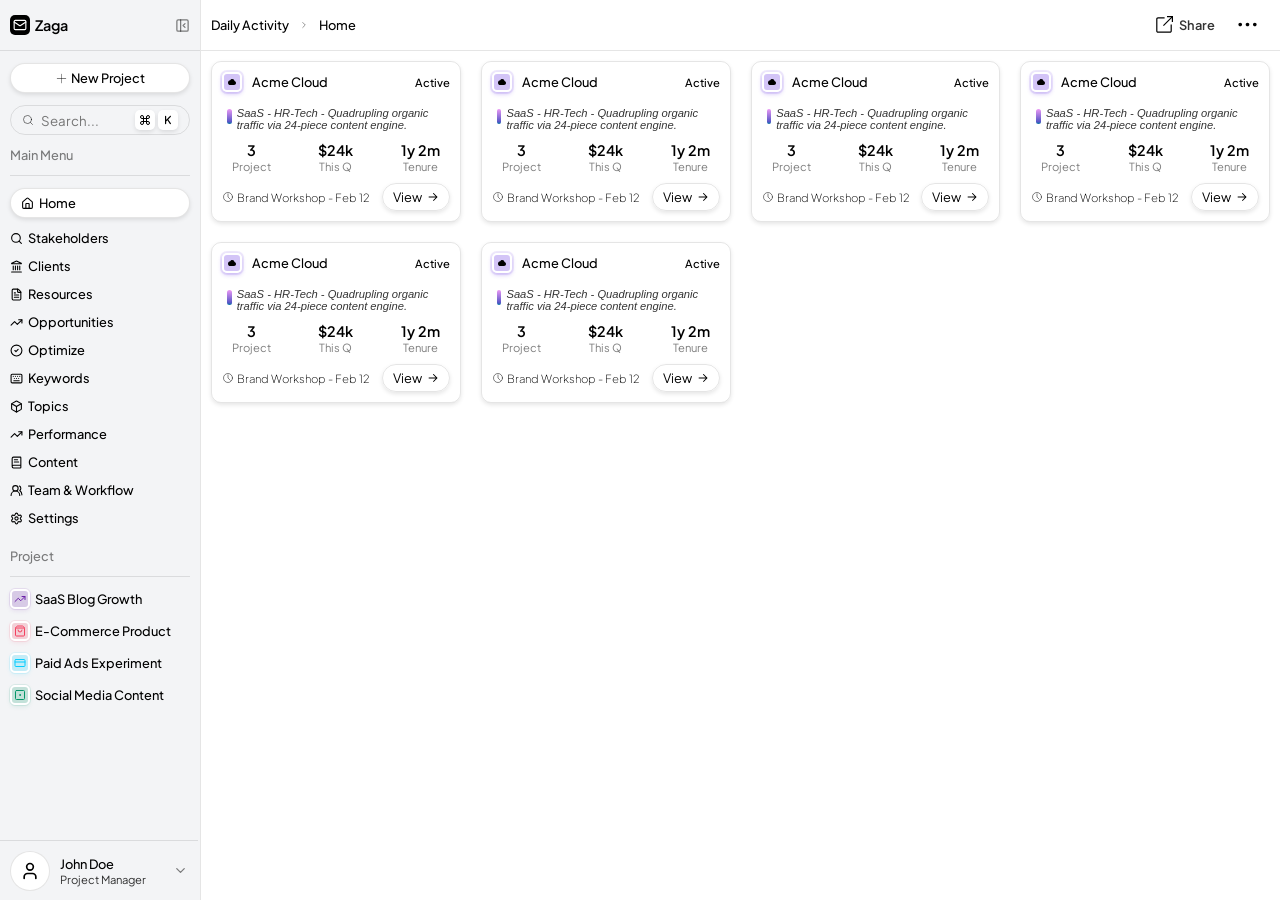
==== commit 354ef532: "feat: added item card template" ====
--- a/index.html
+++ b/index.html
@@ -19,14 +19,14 @@
             </div>
 
             <div class="Navigation-NewProjectButton">
-                <a href="#">+ New Project</a>
+                <a href="#"><svg class="plus-icon" fill="#000000" viewBox="0 0 256 256" id="Flat" xmlns="http://www.w3.org/2000/svg"><g id="SVGRepo_bgCarrier" stroke-width="0"></g><g id="SVGRepo_tracerCarrier" stroke-linecap="round" stroke-linejoin="round"></g><g id="SVGRepo_iconCarrier"> <path d="M220,128a4.0002,4.0002,0,0,1-4,4H132v84a4,4,0,0,1-8,0V132H40a4,4,0,0,1,0-8h84V40a4,4,0,0,1,8,0v84h84A4.0002,4.0002,0,0,1,220,128Z"></path> </g></svg>New Project</a>
             </div>
 
             <div class="Navigation-SearchInput">
                 <svg xmlns="http://www.w3.org/2000/svg" width="24" height="24" viewBox="0 0 24 24" fill="none" stroke="currentColor" stroke-width="2" stroke-linecap="round" stroke-linejoin="round" class="lucide lucide-search-icon lucide-search"><path d="m21 21-4.34-4.34"/><circle cx="11" cy="11" r="8"/></svg>
                 <input type="text" placeholder="Search..." />
                 <svg xmlns="http://www.w3.org/2000/svg" width="24" height="24" viewBox="0 0 24 24" fill="none" stroke="currentColor" stroke-width="2" stroke-linecap="round" stroke-linejoin="round" class="lucide lucide-command-icon lucide-command"><path d="M15 6v12a3 3 0 1 0 3-3H6a3 3 0 1 0 3 3V6a3 3 0 1 0-3 3h12a3 3 0 1 0-3-3"/></svg>
-                <svg xmlns="http://www.w3.org/2000/svg" viewBox="0 0 640 640"><!--!Font Awesome Free v7.2.0 by @fontawesome - https://fontawesome.com License - https://fontawesome.com/license/free Copyright 2026 Fonticons, Inc.--><path d="M471 150.3C483.3 137.6 483 117.4 470.3 105.1C457.6 92.8 437.4 93.1 425.1 105.8C303.4 231.2 236.4 300.3 224 313L224 128C224 110.3 209.7 96 192 96C174.3 96 160 110.3 160 128L160 512C160 529.7 174.3 544 192 544C209.7 544 224 529.7 224 512L224 405L288.7 338.3L421.7 530.3C431.8 544.8 451.7 548.4 466.2 538.4C480.7 528.4 484.3 508.4 474.3 493.9L334.1 291.4L471 150.3z"/></svg>
+                <svg xmlns="http://www.w3.org/2000/svg" class="letter-k-icon" viewBox="0 0 640 640"><!--!Font Awesome Free v7.2.0 by @fontawesome - https://fontawesome.com License - https://fontawesome.com/license/free Copyright 2026 Fonticons, Inc.--><path d="M471 150.3C483.3 137.6 483 117.4 470.3 105.1C457.6 92.8 437.4 93.1 425.1 105.8C303.4 231.2 236.4 300.3 224 313L224 128C224 110.3 209.7 96 192 96C174.3 96 160 110.3 160 128L160 512C160 529.7 174.3 544 192 544C209.7 544 224 529.7 224 512L224 405L288.7 338.3L421.7 530.3C431.8 544.8 451.7 548.4 466.2 538.4C480.7 528.4 484.3 508.4 474.3 493.9L334.1 291.4L471 150.3z"/></svg>
             </div>
 
             <div class="Navigation-Item">
@@ -58,14 +58,14 @@
             </div>
 
             <div class="Navigation-Account">
-                <div class="Account-Photo">
+                <div class="Navigation-Account-Photo">
                     <svg xmlns="http://www.w3.org/2000/svg" width="24" height="24" viewBox="0 0 24 24" fill="none" stroke="currentColor" stroke-width="2" stroke-linecap="round" stroke-linejoin="round" class="lucide lucide-user-icon lucide-user"><path d="M19 21v-2a4 4 0 0 0-4-4H9a4 4 0 0 0-4 4v2"/><circle cx="12" cy="7" r="4"/></svg>
                 </div>
-                <div class="Account-Info">
+                <div class="Navigation-Account-Info">
                     <h3>John Doe</h3>
                     <p>Project Manager</p>
                 </div>
-                <div class="Account-Menu">
+                <div class="Navigation-Account-Menu">
                     <svg xmlns="http://www.w3.org/2000/svg" width="24" height="24" viewBox="0 0 24 24" fill="none" stroke="currentColor" stroke-width="2" stroke-linecap="round" stroke-linejoin="round" class="lucide lucide-chevron-down-icon lucide-chevron-down"><path d="m6 9 6 6 6-6"/></svg>
                 </div>
             </div>
@@ -73,51 +73,220 @@
 
         <div class="Content-Container">
             <div class="Content-Title">
-                <div>
+                <div class="Navigation-Title-Left">
                     <svg class="Navigation-Button"xmlns="http://www.w3.org/2000/svg" width="24" height="24" viewBox="0 0 24 24" fill="none" stroke="currentColor" stroke-width="2" stroke-linecap="round" stroke-linejoin="round" class="lucide lucide-panel-left-open-icon lucide-panel-left-open"><rect width="18" height="18" x="3" y="3" rx="2"/><path d="M9 3v18"/><path d="m14 9 3 3-3 3"/></svg>
                     <h2>Daily Activity</h2>
                     <svg xmlns="http://www.w3.org/2000/svg" width="24" height="24" viewBox="0 0 24 24" fill="none" stroke="currentColor" stroke-width="2" stroke-linecap="round" stroke-linejoin="round" class="lucide lucide-chevron-right-icon lucide-chevron-right"><path d="m9 18 6-6-6-6"/></svg>
                     <h2>Home</h2>
                 </div>
-                <div>
-                    <a href="#" class="Navigation-Share-Button">
-                        <svg xmlns="http://www.w3.org/2000/svg" width="24" height="24" viewBox="0 0 24 24" fill="none" stroke="currentColor" stroke-width="2" stroke-linecap="round" stroke-linejoin="round" class="lucide lucide-move-diagonal-icon lucide-move-diagonal"><path d="M11 19H5v-6"/><path d="M13 5h6v6"/><path d="M19 5 5 19"/></svg>
-                        Share
-                    </a>
-                    <svg xmlns="http://www.w3.org/2000/svg" width="24" height="24" viewBox="0 0 24 24" fill="none" stroke="currentColor" stroke-width="2" stroke-linecap="round" stroke-linejoin="round" class="lucide lucide-ellipsis-icon lucide-ellipsis"><circle cx="12" cy="12" r="1"/><circle cx="19" cy="12" r="1"/><circle cx="5" cy="12" r="1"/></svg>
+                <div class="Navigation-Title-Right">
+                    <a href="#"><svg fill="#000000" class="share-icon" viewBox="0 0 50 50" xmlns="http://www.w3.org/2000/svg"><g id="SVGRepo_bgCarrier" stroke-width="0"></g><g id="SVGRepo_tracerCarrier" stroke-linecap="round" stroke-linejoin="round"></g><g id="SVGRepo_iconCarrier"><path d="M38.288 10.297l1.414 1.415-14.99 14.99-1.414-1.414z"></path><path d="M40 20h-2v-8h-8v-2h10z"></path><path d="M35 38H15c-1.7 0-3-1.3-3-3V15c0-1.7 1.3-3 3-3h11v2H15c-.6 0-1 .4-1 1v20c0 .6.4 1 1 1h20c.6 0 1-.4 1-1V24h2v11c0 1.7-1.3 3-3 3z"></path></g></svg>Share</a>
+                    <svg class="ellipsis-icon" viewBox="0 0 24 24" fill="none" xmlns="http://www.w3.org/2000/svg"><g id="SVGRepo_bgCarrier" stroke-width="0"></g><g id="SVGRepo_tracerCarrier" stroke-linecap="round" stroke-linejoin="round"></g><g id="SVGRepo_iconCarrier"> <path d="M12 13.75C12.9665 13.75 13.75 12.9665 13.75 12C13.75 11.0335 12.9665 10.25 12 10.25C11.0335 10.25 10.25 11.0335 10.25 12C10.25 12.9665 11.0335 13.75 12 13.75Z" fill="#000000"></path> <path d="M19 13.75C19.9665 13.75 20.75 12.9665 20.75 12C20.75 11.0335 19.9665 10.25 19 10.25C18.0335 10.25 17.25 11.0335 17.25 12C17.25 12.9665 18.0335 13.75 19 13.75Z" fill="#000000"></path> <path d="M5 13.75C5.9665 13.75 6.75 12.9665 6.75 12C6.75 11.0335 5.9665 10.25 5 10.25C4.0335 10.25 3.25 11.0335 3.25 12C3.25 12.9665 4.0335 13.75 5 13.75Z" fill="#000000"></path> </g></svg>
                 </div>
             </div>
 
             <div class="Content-Item">
                 <div class="Content-Item-Card">
-                    <div class="Content-Item-Card-Info">
-                        <p>Lorem ipsum dolor sit amet consectetur adipisicing elit. A ut alias, odio numquam qui iste repellendus
-                            tenetur rem natus quis reiciendis, similique molestiae exercitationem aliquam iure est? Placeat, asperiores
-                            sunt.</p>
-                    </div>
-                </div>
-
-                <div class="Content-Item-Card">
-                    <div class="Content-Item-Card-Info">
-                        <p>Lorem ipsum dolor sit amet consectetur adipisicing elit. A ut alias, odio numquam qui iste repellendus
-                            tenetur rem natus quis reiciendis, similique molestiae exercitationem aliquam iure est? Placeat, asperiores
-                            sunt.</p>
-                    </div>
-                </div>
-
-                <div class="Content-Item-Card">
-                    <div class="Content-Item-Card-Info">
-                        <p>Lorem ipsum dolor sit amet consectetur adipisicing elit. A ut alias, odio numquam qui iste repellendus
-                            tenetur rem natus quis reiciendis, similique molestiae exercitationem aliquam iure est? Placeat, asperiores
-                            sunt.</p>
-                    </div>
-                </div>
-
-                <div class="Content-Item-Card">
-                    <div class="Content-Item-Card-Info">
-                        <p>Lorem ipsum dolor sit amet consectetur adipisicing elit. A ut alias, odio numquam qui iste repellendus
-                            tenetur rem natus quis reiciendis, similique molestiae exercitationem aliquam iure est? Placeat, asperiores
-                            sunt.</p>
+                    <div class="Content-Item-Card-Header">
+                        <div class="Content-Item-Card-Header-Title">
+                            <svg class="Acme-Cloud" viewBox="0 -4 32 32" version="1.1" xmlns="http://www.w3.org/2000/svg" xmlns:xlink="http://www.w3.org/1999/xlink" xmlns:sketch="http://www.bohemiancoding.com/sketch/ns" fill="#000000" stroke="#000000" transform="matrix(-1, 0, 0, 1, 0, 0)"><g id="SVGRepo_bgCarrier" stroke-width="0"></g><g id="SVGRepo_tracerCarrier" stroke-linecap="round" stroke-linejoin="round"></g><g id="SVGRepo_iconCarrier"> <title>cloud</title> <desc>Created with Sketch Beta.</desc> <defs> </defs> <g id="Page-1" stroke="none" stroke-width="1" fill="none" fill-rule="evenodd" sketch:type="MSPage"> <g id="Icon-Set-Filled" sketch:type="MSLayerGroup" transform="translate(-519.000000, -781.000000)" fill="#000000"> <path d="M542.067,786.028 C540.599,783.053 537.543,781 534,781 C529.251,781 525.37,784.682 525.033,789.345 C521.542,790.34 519,793.39 519,797 C519,801.26 522.54,804.755 527,805 L542,805 C546.966,805 551,800.747 551,795.5 C551,790.444 547.049,786.323 542.067,786.028" id="cloud" sketch:type="MSShapeGroup"> </path> </g> </g> </g></svg>
+                            <h3>Acme Cloud</h3>
+                        </div>
+                        <p class="Content-Item-Card-Header-Status">Active</p>
+                    </div>
+                    <div class="Content-Item-Card-Main">
+                        <div class="Content-Item-Card-Main-Detail">
+                            <span class="Custom-Border"></span>
+                            <p>SaaS - HR-Tech - Quadrupling organic traffic via 24-piece content engine.</p>
+                        </div>
+                        <div class="Content-Item-Card-Main-Info">
+                            <div class="Content-Item-Card-Main-Info-Project">
+                                <h3>3</h3>
+                                <p>Project</p>
+                            </div>
+                            <div class="Content-Item-Card-Main-Info-ThisQ">
+                                <h3>$24k</h3>
+                                <p>This Q</p>
+                            </div>
+                            <div class="Content-Item-Card-Main-Info-Tenure">
+                                <h3>1y 2m</h3>
+                                <p>Tenure</p>
+                            </div>
+                        </div>
+                    </div>
+                    <div class="Content-Item-Card-Footer">
+                        <p><svg class="Clock-Icon" viewBox="0 0 24 24" fill="none" xmlns="http://www.w3.org/2000/svg"><g id="SVGRepo_bgCarrier" stroke-width="0"></g><g id="SVGRepo_tracerCarrier" stroke-linecap="round" stroke-linejoin="round"></g><g id="SVGRepo_iconCarrier"> <rect width="24" height="24" fill="white"></rect> <circle cx="12" cy="12" r="9" stroke="#000000" stroke-linecap="round" stroke-linejoin="round"></circle> <path d="M12 6V12L16.5 16.5" stroke="#000000" stroke-linecap="round" stroke-linejoin="round"></path> </g></svg>Brand Workshop - Feb 12</p>
+                        <a href="#">View<svg class="Right-Arrow" viewBox="0 0 24 24" fill="none" xmlns="http://www.w3.org/2000/svg"><g id="SVGRepo_bgCarrier" stroke-width="0"></g><g id="SVGRepo_tracerCarrier" stroke-linecap="round" stroke-linejoin="round"></g><g id="SVGRepo_iconCarrier"> <path fill-rule="evenodd" clip-rule="evenodd" d="M12.2929 4.29289C12.6834 3.90237 13.3166 3.90237 13.7071 4.29289L20.7071 11.2929C21.0976 11.6834 21.0976 12.3166 20.7071 12.7071L13.7071 19.7071C13.3166 20.0976 12.6834 20.0976 12.2929 19.7071C11.9024 19.3166 11.9024 18.6834 12.2929 18.2929L17.5858 13H4C3.44772 13 3 12.5523 3 12C3 11.4477 3.44772 11 4 11H17.5858L12.2929 5.70711C11.9024 5.31658 11.9024 4.68342 12.2929 4.29289Z" fill="#000000"></path> </g></svg></a>
+                    </div>
+                </div>
+
+                <div class="Content-Item-Card">
+                    <div class="Content-Item-Card-Header">
+                        <div class="Content-Item-Card-Header-Title">
+                            <svg class="Acme-Cloud" viewBox="0 -4 32 32" version="1.1" xmlns="http://www.w3.org/2000/svg" xmlns:xlink="http://www.w3.org/1999/xlink" xmlns:sketch="http://www.bohemiancoding.com/sketch/ns" fill="#000000" stroke="#000000" transform="matrix(-1, 0, 0, 1, 0, 0)"><g id="SVGRepo_bgCarrier" stroke-width="0"></g><g id="SVGRepo_tracerCarrier" stroke-linecap="round" stroke-linejoin="round"></g><g id="SVGRepo_iconCarrier"> <title>cloud</title> <desc>Created with Sketch Beta.</desc> <defs> </defs> <g id="Page-1" stroke="none" stroke-width="1" fill="none" fill-rule="evenodd" sketch:type="MSPage"> <g id="Icon-Set-Filled" sketch:type="MSLayerGroup" transform="translate(-519.000000, -781.000000)" fill="#000000"> <path d="M542.067,786.028 C540.599,783.053 537.543,781 534,781 C529.251,781 525.37,784.682 525.033,789.345 C521.542,790.34 519,793.39 519,797 C519,801.26 522.54,804.755 527,805 L542,805 C546.966,805 551,800.747 551,795.5 C551,790.444 547.049,786.323 542.067,786.028" id="cloud" sketch:type="MSShapeGroup"> </path> </g> </g> </g></svg>
+                            <h3>Acme Cloud</h3>
+                        </div>
+                        <p class="Content-Item-Card-Header-Status">Active</p>
+                    </div>
+                    <div class="Content-Item-Card-Main">
+                        <div class="Content-Item-Card-Main-Detail">
+                            <span class="Custom-Border"></span>
+                            <p>SaaS - HR-Tech - Quadrupling organic traffic via 24-piece content engine.</p>
+                        </div>
+                        <div class="Content-Item-Card-Main-Info">
+                            <div class="Content-Item-Card-Main-Info-Project">
+                                <h3>3</h3>
+                                <p>Project</p>
+                            </div>
+                            <div class="Content-Item-Card-Main-Info-ThisQ">
+                                <h3>$24k</h3>
+                                <p>This Q</p>
+                            </div>
+                            <div class="Content-Item-Card-Main-Info-Tenure">
+                                <h3>1y 2m</h3>
+                                <p>Tenure</p>
+                            </div>
+                        </div>
+                    </div>
+                    <div class="Content-Item-Card-Footer">
+                        <p><svg class="Clock-Icon" viewBox="0 0 24 24" fill="none" xmlns="http://www.w3.org/2000/svg"><g id="SVGRepo_bgCarrier" stroke-width="0"></g><g id="SVGRepo_tracerCarrier" stroke-linecap="round" stroke-linejoin="round"></g><g id="SVGRepo_iconCarrier"> <rect width="24" height="24" fill="white"></rect> <circle cx="12" cy="12" r="9" stroke="#000000" stroke-linecap="round" stroke-linejoin="round"></circle> <path d="M12 6V12L16.5 16.5" stroke="#000000" stroke-linecap="round" stroke-linejoin="round"></path> </g></svg>Brand Workshop - Feb 12</p>
+                        <a href="#">View<svg class="Right-Arrow" viewBox="0 0 24 24" fill="none" xmlns="http://www.w3.org/2000/svg"><g id="SVGRepo_bgCarrier" stroke-width="0"></g><g id="SVGRepo_tracerCarrier" stroke-linecap="round" stroke-linejoin="round"></g><g id="SVGRepo_iconCarrier"> <path fill-rule="evenodd" clip-rule="evenodd" d="M12.2929 4.29289C12.6834 3.90237 13.3166 3.90237 13.7071 4.29289L20.7071 11.2929C21.0976 11.6834 21.0976 12.3166 20.7071 12.7071L13.7071 19.7071C13.3166 20.0976 12.6834 20.0976 12.2929 19.7071C11.9024 19.3166 11.9024 18.6834 12.2929 18.2929L17.5858 13H4C3.44772 13 3 12.5523 3 12C3 11.4477 3.44772 11 4 11H17.5858L12.2929 5.70711C11.9024 5.31658 11.9024 4.68342 12.2929 4.29289Z" fill="#000000"></path> </g></svg></a>
+                    </div>
+                </div>
+
+                <div class="Content-Item-Card">
+                    <div class="Content-Item-Card-Header">
+                        <div class="Content-Item-Card-Header-Title">
+                            <svg class="Acme-Cloud" viewBox="0 -4 32 32" version="1.1" xmlns="http://www.w3.org/2000/svg" xmlns:xlink="http://www.w3.org/1999/xlink" xmlns:sketch="http://www.bohemiancoding.com/sketch/ns" fill="#000000" stroke="#000000" transform="matrix(-1, 0, 0, 1, 0, 0)"><g id="SVGRepo_bgCarrier" stroke-width="0"></g><g id="SVGRepo_tracerCarrier" stroke-linecap="round" stroke-linejoin="round"></g><g id="SVGRepo_iconCarrier"> <title>cloud</title> <desc>Created with Sketch Beta.</desc> <defs> </defs> <g id="Page-1" stroke="none" stroke-width="1" fill="none" fill-rule="evenodd" sketch:type="MSPage"> <g id="Icon-Set-Filled" sketch:type="MSLayerGroup" transform="translate(-519.000000, -781.000000)" fill="#000000"> <path d="M542.067,786.028 C540.599,783.053 537.543,781 534,781 C529.251,781 525.37,784.682 525.033,789.345 C521.542,790.34 519,793.39 519,797 C519,801.26 522.54,804.755 527,805 L542,805 C546.966,805 551,800.747 551,795.5 C551,790.444 547.049,786.323 542.067,786.028" id="cloud" sketch:type="MSShapeGroup"> </path> </g> </g> </g></svg>
+                            <h3>Acme Cloud</h3>
+                        </div>
+                        <p class="Content-Item-Card-Header-Status">Active</p>
+                    </div>
+                    <div class="Content-Item-Card-Main">
+                        <div class="Content-Item-Card-Main-Detail">
+                            <span class="Custom-Border"></span>
+                            <p>SaaS - HR-Tech - Quadrupling organic traffic via 24-piece content engine.</p>
+                        </div>
+                        <div class="Content-Item-Card-Main-Info">
+                            <div class="Content-Item-Card-Main-Info-Project">
+                                <h3>3</h3>
+                                <p>Project</p>
+                            </div>
+                            <div class="Content-Item-Card-Main-Info-ThisQ">
+                                <h3>$24k</h3>
+                                <p>This Q</p>
+                            </div>
+                            <div class="Content-Item-Card-Main-Info-Tenure">
+                                <h3>1y 2m</h3>
+                                <p>Tenure</p>
+                            </div>
+                        </div>
+                    </div>
+                    <div class="Content-Item-Card-Footer">
+                        <p><svg class="Clock-Icon" viewBox="0 0 24 24" fill="none" xmlns="http://www.w3.org/2000/svg"><g id="SVGRepo_bgCarrier" stroke-width="0"></g><g id="SVGRepo_tracerCarrier" stroke-linecap="round" stroke-linejoin="round"></g><g id="SVGRepo_iconCarrier"> <rect width="24" height="24" fill="white"></rect> <circle cx="12" cy="12" r="9" stroke="#000000" stroke-linecap="round" stroke-linejoin="round"></circle> <path d="M12 6V12L16.5 16.5" stroke="#000000" stroke-linecap="round" stroke-linejoin="round"></path> </g></svg>Brand Workshop - Feb 12</p>
+                        <a href="#">View<svg class="Right-Arrow" viewBox="0 0 24 24" fill="none" xmlns="http://www.w3.org/2000/svg"><g id="SVGRepo_bgCarrier" stroke-width="0"></g><g id="SVGRepo_tracerCarrier" stroke-linecap="round" stroke-linejoin="round"></g><g id="SVGRepo_iconCarrier"> <path fill-rule="evenodd" clip-rule="evenodd" d="M12.2929 4.29289C12.6834 3.90237 13.3166 3.90237 13.7071 4.29289L20.7071 11.2929C21.0976 11.6834 21.0976 12.3166 20.7071 12.7071L13.7071 19.7071C13.3166 20.0976 12.6834 20.0976 12.2929 19.7071C11.9024 19.3166 11.9024 18.6834 12.2929 18.2929L17.5858 13H4C3.44772 13 3 12.5523 3 12C3 11.4477 3.44772 11 4 11H17.5858L12.2929 5.70711C11.9024 5.31658 11.9024 4.68342 12.2929 4.29289Z" fill="#000000"></path> </g></svg></a>
+                    </div>
+                </div>
+
+                <div class="Content-Item-Card">
+                    <div class="Content-Item-Card-Header">
+                        <div class="Content-Item-Card-Header-Title">
+                            <svg class="Acme-Cloud" viewBox="0 -4 32 32" version="1.1" xmlns="http://www.w3.org/2000/svg" xmlns:xlink="http://www.w3.org/1999/xlink" xmlns:sketch="http://www.bohemiancoding.com/sketch/ns" fill="#000000" stroke="#000000" transform="matrix(-1, 0, 0, 1, 0, 0)"><g id="SVGRepo_bgCarrier" stroke-width="0"></g><g id="SVGRepo_tracerCarrier" stroke-linecap="round" stroke-linejoin="round"></g><g id="SVGRepo_iconCarrier"> <title>cloud</title> <desc>Created with Sketch Beta.</desc> <defs> </defs> <g id="Page-1" stroke="none" stroke-width="1" fill="none" fill-rule="evenodd" sketch:type="MSPage"> <g id="Icon-Set-Filled" sketch:type="MSLayerGroup" transform="translate(-519.000000, -781.000000)" fill="#000000"> <path d="M542.067,786.028 C540.599,783.053 537.543,781 534,781 C529.251,781 525.37,784.682 525.033,789.345 C521.542,790.34 519,793.39 519,797 C519,801.26 522.54,804.755 527,805 L542,805 C546.966,805 551,800.747 551,795.5 C551,790.444 547.049,786.323 542.067,786.028" id="cloud" sketch:type="MSShapeGroup"> </path> </g> </g> </g></svg>
+                            <h3>Acme Cloud</h3>
+                        </div>
+                        <p class="Content-Item-Card-Header-Status">Active</p>
+                    </div>
+                    <div class="Content-Item-Card-Main">
+                        <div class="Content-Item-Card-Main-Detail">
+                            <span class="Custom-Border"></span>
+                            <p>SaaS - HR-Tech - Quadrupling organic traffic via 24-piece content engine.</p>
+                        </div>
+                        <div class="Content-Item-Card-Main-Info">
+                            <div class="Content-Item-Card-Main-Info-Project">
+                                <h3>3</h3>
+                                <p>Project</p>
+                            </div>
+                            <div class="Content-Item-Card-Main-Info-ThisQ">
+                                <h3>$24k</h3>
+                                <p>This Q</p>
+                            </div>
+                            <div class="Content-Item-Card-Main-Info-Tenure">
+                                <h3>1y 2m</h3>
+                                <p>Tenure</p>
+                            </div>
+                        </div>
+                    </div>
+                    <div class="Content-Item-Card-Footer">
+                        <p><svg class="Clock-Icon" viewBox="0 0 24 24" fill="none" xmlns="http://www.w3.org/2000/svg"><g id="SVGRepo_bgCarrier" stroke-width="0"></g><g id="SVGRepo_tracerCarrier" stroke-linecap="round" stroke-linejoin="round"></g><g id="SVGRepo_iconCarrier"> <rect width="24" height="24" fill="white"></rect> <circle cx="12" cy="12" r="9" stroke="#000000" stroke-linecap="round" stroke-linejoin="round"></circle> <path d="M12 6V12L16.5 16.5" stroke="#000000" stroke-linecap="round" stroke-linejoin="round"></path> </g></svg>Brand Workshop - Feb 12</p>
+                        <a href="#">View<svg class="Right-Arrow" viewBox="0 0 24 24" fill="none" xmlns="http://www.w3.org/2000/svg"><g id="SVGRepo_bgCarrier" stroke-width="0"></g><g id="SVGRepo_tracerCarrier" stroke-linecap="round" stroke-linejoin="round"></g><g id="SVGRepo_iconCarrier"> <path fill-rule="evenodd" clip-rule="evenodd" d="M12.2929 4.29289C12.6834 3.90237 13.3166 3.90237 13.7071 4.29289L20.7071 11.2929C21.0976 11.6834 21.0976 12.3166 20.7071 12.7071L13.7071 19.7071C13.3166 20.0976 12.6834 20.0976 12.2929 19.7071C11.9024 19.3166 11.9024 18.6834 12.2929 18.2929L17.5858 13H4C3.44772 13 3 12.5523 3 12C3 11.4477 3.44772 11 4 11H17.5858L12.2929 5.70711C11.9024 5.31658 11.9024 4.68342 12.2929 4.29289Z" fill="#000000"></path> </g></svg></a>
+                    </div>
+                </div>
+
+                <div class="Content-Item-Card">
+                    <div class="Content-Item-Card-Header">
+                        <div class="Content-Item-Card-Header-Title">
+                            <svg class="Acme-Cloud" viewBox="0 -4 32 32" version="1.1" xmlns="http://www.w3.org/2000/svg" xmlns:xlink="http://www.w3.org/1999/xlink" xmlns:sketch="http://www.bohemiancoding.com/sketch/ns" fill="#000000" stroke="#000000" transform="matrix(-1, 0, 0, 1, 0, 0)"><g id="SVGRepo_bgCarrier" stroke-width="0"></g><g id="SVGRepo_tracerCarrier" stroke-linecap="round" stroke-linejoin="round"></g><g id="SVGRepo_iconCarrier"> <title>cloud</title> <desc>Created with Sketch Beta.</desc> <defs> </defs> <g id="Page-1" stroke="none" stroke-width="1" fill="none" fill-rule="evenodd" sketch:type="MSPage"> <g id="Icon-Set-Filled" sketch:type="MSLayerGroup" transform="translate(-519.000000, -781.000000)" fill="#000000"> <path d="M542.067,786.028 C540.599,783.053 537.543,781 534,781 C529.251,781 525.37,784.682 525.033,789.345 C521.542,790.34 519,793.39 519,797 C519,801.26 522.54,804.755 527,805 L542,805 C546.966,805 551,800.747 551,795.5 C551,790.444 547.049,786.323 542.067,786.028" id="cloud" sketch:type="MSShapeGroup"> </path> </g> </g> </g></svg>
+                            <h3>Acme Cloud</h3>
+                        </div>
+                        <p class="Content-Item-Card-Header-Status">Active</p>
+                    </div>
+                    <div class="Content-Item-Card-Main">
+                        <div class="Content-Item-Card-Main-Detail">
+                            <span class="Custom-Border"></span>
+                            <p>SaaS - HR-Tech - Quadrupling organic traffic via 24-piece content engine.</p>
+                        </div>
+                        <div class="Content-Item-Card-Main-Info">
+                            <div class="Content-Item-Card-Main-Info-Project">
+                                <h3>3</h3>
+                                <p>Project</p>
+                            </div>
+                            <div class="Content-Item-Card-Main-Info-ThisQ">
+                                <h3>$24k</h3>
+                                <p>This Q</p>
+                            </div>
+                            <div class="Content-Item-Card-Main-Info-Tenure">
+                                <h3>1y 2m</h3>
+                                <p>Tenure</p>
+                            </div>
+                        </div>
+                    </div>
+                    <div class="Content-Item-Card-Footer">
+                        <p><svg class="Clock-Icon" viewBox="0 0 24 24" fill="none" xmlns="http://www.w3.org/2000/svg"><g id="SVGRepo_bgCarrier" stroke-width="0"></g><g id="SVGRepo_tracerCarrier" stroke-linecap="round" stroke-linejoin="round"></g><g id="SVGRepo_iconCarrier"> <rect width="24" height="24" fill="white"></rect> <circle cx="12" cy="12" r="9" stroke="#000000" stroke-linecap="round" stroke-linejoin="round"></circle> <path d="M12 6V12L16.5 16.5" stroke="#000000" stroke-linecap="round" stroke-linejoin="round"></path> </g></svg>Brand Workshop - Feb 12</p>
+                        <a href="#">View<svg class="Right-Arrow" viewBox="0 0 24 24" fill="none" xmlns="http://www.w3.org/2000/svg"><g id="SVGRepo_bgCarrier" stroke-width="0"></g><g id="SVGRepo_tracerCarrier" stroke-linecap="round" stroke-linejoin="round"></g><g id="SVGRepo_iconCarrier"> <path fill-rule="evenodd" clip-rule="evenodd" d="M12.2929 4.29289C12.6834 3.90237 13.3166 3.90237 13.7071 4.29289L20.7071 11.2929C21.0976 11.6834 21.0976 12.3166 20.7071 12.7071L13.7071 19.7071C13.3166 20.0976 12.6834 20.0976 12.2929 19.7071C11.9024 19.3166 11.9024 18.6834 12.2929 18.2929L17.5858 13H4C3.44772 13 3 12.5523 3 12C3 11.4477 3.44772 11 4 11H17.5858L12.2929 5.70711C11.9024 5.31658 11.9024 4.68342 12.2929 4.29289Z" fill="#000000"></path> </g></svg></a>
+                    </div>
+                </div>
+                
+                <div class="Content-Item-Card">
+                    <div class="Content-Item-Card-Header">
+                        <div class="Content-Item-Card-Header-Title">
+                            <svg class="Acme-Cloud" viewBox="0 -4 32 32" version="1.1" xmlns="http://www.w3.org/2000/svg" xmlns:xlink="http://www.w3.org/1999/xlink" xmlns:sketch="http://www.bohemiancoding.com/sketch/ns" fill="#000000" stroke="#000000" transform="matrix(-1, 0, 0, 1, 0, 0)"><g id="SVGRepo_bgCarrier" stroke-width="0"></g><g id="SVGRepo_tracerCarrier" stroke-linecap="round" stroke-linejoin="round"></g><g id="SVGRepo_iconCarrier"> <title>cloud</title> <desc>Created with Sketch Beta.</desc> <defs> </defs> <g id="Page-1" stroke="none" stroke-width="1" fill="none" fill-rule="evenodd" sketch:type="MSPage"> <g id="Icon-Set-Filled" sketch:type="MSLayerGroup" transform="translate(-519.000000, -781.000000)" fill="#000000"> <path d="M542.067,786.028 C540.599,783.053 537.543,781 534,781 C529.251,781 525.37,784.682 525.033,789.345 C521.542,790.34 519,793.39 519,797 C519,801.26 522.54,804.755 527,805 L542,805 C546.966,805 551,800.747 551,795.5 C551,790.444 547.049,786.323 542.067,786.028" id="cloud" sketch:type="MSShapeGroup"> </path> </g> </g> </g></svg>
+                            <h3>Acme Cloud</h3>
+                        </div>
+                        <p class="Content-Item-Card-Header-Status">Active</p>
+                    </div>
+                    <div class="Content-Item-Card-Main">
+                        <div class="Content-Item-Card-Main-Detail">
+                            <span class="Custom-Border"></span>
+                            <p>SaaS - HR-Tech - Quadrupling organic traffic via 24-piece content engine.</p>
+                        </div>
+                        <div class="Content-Item-Card-Main-Info">
+                            <div class="Content-Item-Card-Main-Info-Project">
+                                <h3>3</h3>
+                                <p>Project</p>
+                            </div>
+                            <div class="Content-Item-Card-Main-Info-ThisQ">
+                                <h3>$24k</h3>
+                                <p>This Q</p>
+                            </div>
+                            <div class="Content-Item-Card-Main-Info-Tenure">
+                                <h3>1y 2m</h3>
+                                <p>Tenure</p>
+                            </div>
+                        </div>
+                    </div>
+                    <div class="Content-Item-Card-Footer">
+                        <p><svg class="Clock-Icon" viewBox="0 0 24 24" fill="none" xmlns="http://www.w3.org/2000/svg"><g id="SVGRepo_bgCarrier" stroke-width="0"></g><g id="SVGRepo_tracerCarrier" stroke-linecap="round" stroke-linejoin="round"></g><g id="SVGRepo_iconCarrier"> <rect width="24" height="24" fill="white"></rect> <circle cx="12" cy="12" r="9" stroke="#000000" stroke-linecap="round" stroke-linejoin="round"></circle> <path d="M12 6V12L16.5 16.5" stroke="#000000" stroke-linecap="round" stroke-linejoin="round"></path> </g></svg>Brand Workshop - Feb 12</p>
+                        <a href="#">View<svg class="Right-Arrow" viewBox="0 0 24 24" fill="none" xmlns="http://www.w3.org/2000/svg"><g id="SVGRepo_bgCarrier" stroke-width="0"></g><g id="SVGRepo_tracerCarrier" stroke-linecap="round" stroke-linejoin="round"></g><g id="SVGRepo_iconCarrier"> <path fill-rule="evenodd" clip-rule="evenodd" d="M12.2929 4.29289C12.6834 3.90237 13.3166 3.90237 13.7071 4.29289L20.7071 11.2929C21.0976 11.6834 21.0976 12.3166 20.7071 12.7071L13.7071 19.7071C13.3166 20.0976 12.6834 20.0976 12.2929 19.7071C11.9024 19.3166 11.9024 18.6834 12.2929 18.2929L17.5858 13H4C3.44772 13 3 12.5523 3 12C3 11.4477 3.44772 11 4 11H17.5858L12.2929 5.70711C11.9024 5.31658 11.9024 4.68342 12.2929 4.29289Z" fill="#000000"></path> </g></svg></a>
                     </div>
                 </div>
             </div>
--- a/style.css
+++ b/style.css
@@ -14,6 +14,7 @@
     font-family: 'Plus Jakarta Sans', sans-serif;
 }
 
+/* Scrollbar */
 ::-webkit-scrollbar {
   width: 2px;
 }
@@ -29,12 +30,14 @@
 ::-webkit-scrollbar-thumb:hover {
   background: rgba(0, 0, 0, 0.5); 
 }
+/* ######### */
 
 .Main-Container {
     display: flex;
     max-height: 100vh;
 }
 
+/* Navigation */
 .Navigation-Container {
     display: flex;
     flex-direction: column;
@@ -45,17 +48,9 @@
     gap: 12px;
     transition: width 0.3s ease;
 }
-.Navigation-Container.active {
+.Navigation-Container.Hide {
     width: 0;
     overflow: hidden;
-}
-
-.Navigation-Button {
-    cursor: pointer;    
-}
-
-.Navigation-Button:hover {
-    color: rgba(0, 0, 0) !important;
 }
 
 .Navigation-Title {
@@ -67,7 +62,7 @@
     border-bottom: 1px solid rgba(0, 0, 0, 0.1);
 }
 
-.Navigation-Title svg:nth-child(1) {
+.Navigation-Title .lucide-mail-icon {
     color: white;
     background-color: black;
     border-radius: 5px;
@@ -80,10 +75,15 @@
     font-weight: 600;
 }
 
-.Navigation-Title svg:nth-child(3) {
+.Navigation-Button {
     color: rgba(0, 0, 0, 0.5);
     width: 15px;
     height: 15px;
+}
+
+.Navigation-Button:hover {
+    cursor: pointer;   
+    color: rgba(0, 0, 0);
 }
 
 .Navigation-NewProjectButton {
@@ -107,6 +107,13 @@
     font-size: 0.8rem; 
     box-shadow: 0 2px 4px rgba(0, 0, 0, 0.1);
     font-weight: 500;
+}
+
+.Navigation-NewProjectButton a .plus-icon {
+    width: 13px;
+    height: 13px;
+    color: black;
+    margin-right: 3px;
 }
 
 .Navigation-SearchInput {
@@ -128,7 +135,7 @@
     font-family: "Plus Jakarta Sans", sans-serif;
 }
 
-.Navigation-SearchInput svg:nth-child(1) {
+.Navigation-SearchInput .lucide-search-icon {
     position: absolute;
     left: 22px;
     color: rgba(0, 0, 0, 0.5);
@@ -136,7 +143,7 @@
     height: 12px;
 }
 
-.Navigation-SearchInput svg:nth-child(3) {
+.Navigation-SearchInput .lucide-command-icon {
     position: absolute;
     right: 45px;
     color: black;
@@ -148,7 +155,7 @@
     box-shadow: 0px 2px 4px rgba(0, 0, 0, 0.1);
 }
 
-.Navigation-SearchInput svg:nth-child(4) {
+.Navigation-SearchInput .letter-k-icon {
     position: absolute;
     right: 22px;
     color: black;
@@ -161,11 +168,12 @@
 }
 
 .Navigation-Item {
+    overflow-x: hidden;
     overflow-y: auto;
     display: flex;
     flex-direction: column;
     margin-bottom: 60px;
-    gap: 12px;;
+    gap: 12px;
 }
 
 .Navigation-MainMenu {
@@ -286,7 +294,7 @@
     gap: 10px;
 }
 
-.Account-Photo {
+.Navigation-Account-Photo {
     display: flex;
     justify-content: center;
     align-items: center;
@@ -297,34 +305,34 @@
     background-color: white;
 }
 
-.Account-Photo svg {
+.Navigation-Account-Photo svg {
     width: 20px;
     height: 20px;
 }
 
-.Account-Info {
+.Navigation-Account-Info {
     display: flex;
     flex-direction: column;
     justify-content: center;
     flex: 1;
 }
 
-.Account-Info h3 {
-    font-size: 0.8rem;
-    font-weight: 500;
-}
-
-.Account-Info p {
+.Navigation-Account-Info h3 {
+    font-size: 0.8rem;
+    font-weight: 500;
+}
+
+.Navigation-Account-Info p {
     font-size: 0.7rem;
     color: rgba(0, 0, 0, 0.8);
 }
 
-.Account-Menu {
-    display: flex;
-    align-items: center;
-}
-
-.Account-Menu svg {
+.Navigation-Account-Menu {
+    display: flex;
+    align-items: center;
+}
+
+.Navigation-Account-Menu svg {
     color: rgba(0, 0, 0, 0.5);
     width: 15px;
     height: 15px;
@@ -338,7 +346,9 @@
     border-radius: 16px;
     box-shadow: 0px 2px 4px rgba(0, 0, 0, 0.1);
 }
-
+/* ########## */
+
+/* Home Content */
 .Content-Container {
     display: flex;
     flex-direction: column;
@@ -353,77 +363,199 @@
     display: flex;
     align-items: center;
     justify-content: space-between;
-    padding: 15px 10px;
+    padding: 10px;
     height: 50.67px;
+    border-bottom: 1px solid rgba(0, 0, 0, 0.1);
+}
+
+.Content-Title .Navigation-Title-Left {
+    display: flex;
+    align-items: center;
     gap: 10px;
-    border-bottom: 1px solid rgba(0, 0, 0, 0.1);
-}
-
-.Content-Title div {
-    display: flex;
-    align-items: center;
-    gap: 10px;
-    
-}
-
-.Content-Title div h2 {
-    font-size: 0.8rem;
-    font-weight: 500;
-}
-
-.Content-Title div .Navigation-Button {
-    color: rgba(0, 0, 0, 0.5);
-    width: 15px;
-    height: 15px;
-}
-
-.Content-Title div .lucide-chevron-right {
+}
+
+.Content-Title .Navigation-Title-Left h2 {
+    font-size: 0.8rem;
+    font-weight: 500;
+}
+
+.Content-Title .Navigation-Title-Left .lucide-chevron-right {
     width: 10px;
     height: 10px;
     color: rgba(0, 0, 0, 0.5)
 }
 
-.Content-Title div .Navigation-Share-Button {
-    display: flex;
-    justify-content: center;
+.Content-Title .Navigation-Title-Right {
+    display: flex;
+    align-items: center;
+    gap: 20px;
+    padding-right: 10px;
+}
+
+.Content-Title .Navigation-Title-Right a {
+    display: flex;
     align-items: center;
     text-decoration: none;
     color: rgba(0, 0, 0, 0.8);
-    width: 80px;
+    font-size: 0.8rem; 
+    font-weight: 600;
+}
+
+.Content-Title .Navigation-Title-Right a .share-icon {
+    color: rgba(0, 0, 0, 0.8);
+    width: 30px;
     height: 30px;
-    font-size: 0.8rem; 
-    font-weight: 500;
+}
+
+.Content-Title .Navigation-Title-Right .ellipsis-icon {
+    width: 25px;
+    height: 25px;
+    color: black;
+}
+
+.Content-Item {
+    display: grid;
+    gap: 20px;
+    grid-template-columns: repeat(auto-fit, minmax(200px, 1fr));
+    padding: 10px;
+}
+
+.Content-Item-Card {
+    display: flex;
+    flex-direction: column;
+    border: 1px solid rgba(0, 0, 0, 0.1);
+    border-radius: 10px;
+    box-shadow: 0px 2px 4px rgba(0, 0, 0, 0.1);
+}
+
+.Content-Item-Card-Header {
+    display: flex;
+    justify-content: space-between;
+    align-items: center;
+    padding: 10px;
+}
+
+.Content-Item-Card-Header-Title {
+    display: flex;
+    align-items: center;
+    gap: 10px;
+}
+
+.Content-Item-Card-Header-Title .Acme-Cloud {
+    width: 20px;
+    height: 20px;
+    padding: 4px;
+    color: rgba(110, 59, 229, 1);
+    background-color: rgba(110, 59, 229, 0.3);
+    border: 2px solid white;
+    border-radius: 5px;
+    outline: 2px solid rgba(110, 59, 229, 0.1);
+    box-shadow: 0px 2px 4px rgba(110, 59, 229, 0.3);
+}
+
+.Content-Item-Card-Header-Title h3 {
+    font-size: 0.8rem;
+    font-weight: 500;
+}
+
+.Content-Item-Card-Header .Content-Item-Card-Header-Status {
+    font-size: 0.7rem;
+    font-weight: 500;
+}
+
+.Content-Item-Card-Main {
+    display: flex;
+    flex-direction: column;
+}
+
+.Content-Item-Card-Main-Detail {
+    display: flex;
+    padding: 5px 10px 0 15px;
+}
+
+.Content-Item-Card-Main-Detail .Custom-Border {
+    width: 8px;
+    height: 15px;
+    background: #0075a3;
+    background: linear-gradient(0deg,rgba(0, 117, 163, 1) 0%, rgba(87, 87, 199, 1) 15%, rgba(222, 83, 237, 0.6) 100%);
+    border-radius: 16px;
+    margin-top: 2px;
+}
+
+.Content-Item-Card-Main-Detail p {
+    font-size: 0.7rem;
+    color: rgba(0, 0, 0, 0.8);
+    margin-left: 5px;
+    font-style: italic;
+}
+
+.Content-Item-Card-Main-Info {
+    display: flex;
+    justify-content: space-between;
+    align-items: center;
+    padding: 10px;
+}
+
+.Content-Item-Card-Main-Info div {
+    display: flex;
+    flex-direction: column;
+    align-items: center;
+    padding: 0 10px;
+}
+
+.Content-Item-Card-Main-Info div h3 {
+    font-size: 0.9rem;
+    font-weight: 600;
+}
+
+.Content-Item-Card-Main-Info div p {
+    font-size: 0.7rem;
+    color: rgba(0, 0, 0, 0.5);
+}
+
+.Content-Item-Card-Footer {
+    display: flex;
+    justify-content: space-between;
+    align-items: center;
+    padding: 0 10px 10px 10px;
+}
+
+.Content-Item-Card-Footer p {
+    display: flex;
+    align-items: center;
+    gap: 3px;
+    font-size: 0.7rem;
+    font-weight: 100;
+    color: rgba(0, 0, 0, 1);
+}
+
+.Content-Item-Card-Footer p .Clock-Icon {
+    width: 12px;
+    height: 12px;
+}
+
+.Content-Item-Card-Footer a {
+    display: flex;
+    align-items: center;
     gap: 5px;
-}
-
-.Content-Title div .Navigation-Share-Button .lucide-move-diagonal {
-    color: rgba(0, 0, 0, 0.5);
-    width: 15px;
-    height: 15px;
-}
-
-.Content-Title div .lucide-ellipsis {
-    width: 15px;
-    height: 15px;
-    color: rgba(0, 0, 0, 0.5);
-}
-
-.Content-Item {
-    display: flex;
-    flex-wrap: wrap;
-}
-
-.Content-Item-Card {
-    padding: 10px;
-    border-radius: 5px;
-    width: calc(100% / 3);
-}
-
-.Content-Item-Card-Info {
-    background-color: red;
-    border: 1px solid black;
-}
-
-.Navigation-Container:not(.active) + .Content-Container .Navigation-Button {
+    text-decoration: none;
+    font-size: 0.8rem;
+    font-weight: 400;
+    color: black;
+    padding: 5px 10px;
+    border: 1px solid rgba(0, 0, 0, 0.1);
+    border-radius: 16px;
+    box-shadow: 0 2px 4px rgba(0, 0, 0, 0.1);
+}
+
+.Content-Item-Card-Footer a .Right-Arrow {
+    width: 12px;
+    height: 12px;
+}
+/* ############ */
+
+/* CSS Logic */
+.Navigation-Container:not(.Hide) + .Content-Container .Navigation-Button {
     display: none;
-}+}
+/* ######### */
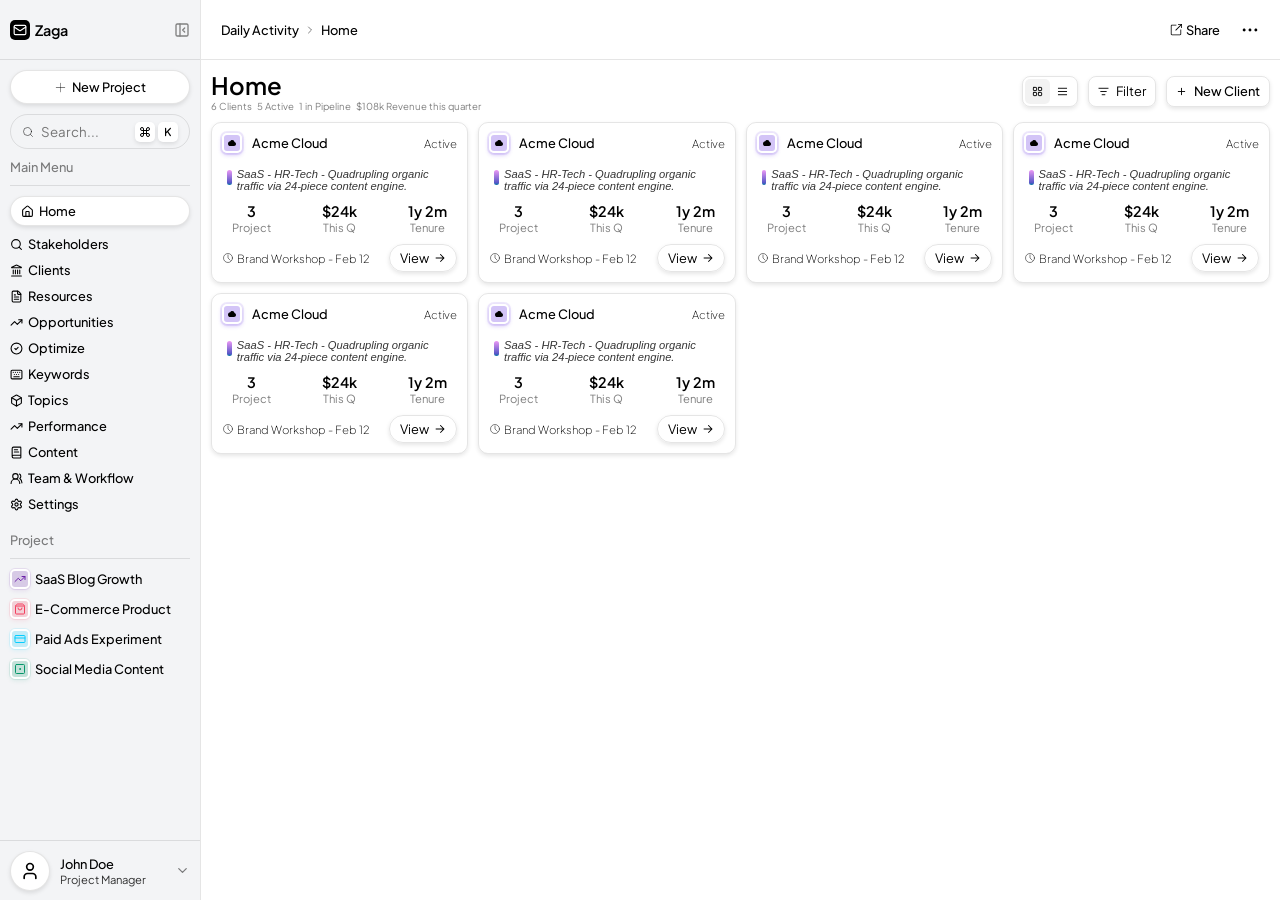
==== commit 6a1226ed: "feat: make layout fully responsive" ====
--- a/index.html
+++ b/index.html
@@ -13,13 +13,18 @@
     <div class="Main-Container">
         <div class="Navigation-Container">
             <div class="Navigation-Title">
-                <svg xmlns="http://www.w3.org/2000/svg" width="20" height="20" viewBox="0 0 24 24" fill="none" stroke="currentColor" stroke-width="2" stroke-linecap="round" stroke-linejoin="round" class="lucide lucide-mail-icon lucide-mail"><path d="m22 7-8.991 5.727a2 2 0 0 1-2.009 0L2 7"/><rect x="2" y="4" width="20" height="16" rx="2"/></svg>
-                <h1>Zaga</h1>
-                <svg class="Navigation-Button" xmlns="http://www.w3.org/2000/svg" width="14" height="14" viewBox="0 0 24 24" fill="none" stroke="currentColor" stroke-width="2" stroke-linecap="round" stroke-linejoin="round" class="lucide lucide-panel-left-close-icon lucide-panel-left-close"><rect width="18" height="18" x="3" y="3" rx="2"/><path d="M9 3v18"/><path d="m16 15-3-3 3-3"/></svg>
+                <div class="Navigation-Title-Icon">
+                    <svg xmlns="http://www.w3.org/2000/svg" width="20" height="20" viewBox="0 0 24 24" fill="none" stroke="currentColor" stroke-width="2" stroke-linecap="round" stroke-linejoin="round" class="lucide lucide-mail-icon lucide-mail"><path d="m22 7-8.991 5.727a2 2 0 0 1-2.009 0L2 7"/><rect x="2" y="4" width="20" height="16" rx="2"/></svg>
+                    <h1>Zaga</h1>
+                </div>
+                <svg class="Navigation-Button" xmlns="http://www.w3.org/2000/svg" width="24" height="24" viewBox="0 0 24 24" fill="none" stroke="currentColor" stroke-width="2" stroke-linecap="round" stroke-linejoin="round" class="lucide lucide-panel-left-close-icon lucide-panel-left-close"><rect width="18" height="18" x="3" y="3" rx="2"/><path d="M9 3v18"/><path d="m16 15-3-3 3-3"/></svg>
             </div>
 
             <div class="Navigation-NewProjectButton">
-                <a href="#"><svg class="plus-icon" fill="#000000" viewBox="0 0 256 256" id="Flat" xmlns="http://www.w3.org/2000/svg"><g id="SVGRepo_bgCarrier" stroke-width="0"></g><g id="SVGRepo_tracerCarrier" stroke-linecap="round" stroke-linejoin="round"></g><g id="SVGRepo_iconCarrier"> <path d="M220,128a4.0002,4.0002,0,0,1-4,4H132v84a4,4,0,0,1-8,0V132H40a4,4,0,0,1,0-8h84V40a4,4,0,0,1,8,0v84h84A4.0002,4.0002,0,0,1,220,128Z"></path> </g></svg>New Project</a>
+                <a href="#">
+                    <svg class="plus-icon" fill="#000000" viewBox="0 0 256 256" id="Flat" xmlns="http://www.w3.org/2000/svg"><g id="SVGRepo_bgCarrier" stroke-width="0"></g><g id="SVGRepo_tracerCarrier" stroke-linecap="round" stroke-linejoin="round"></g><g id="SVGRepo_iconCarrier"> <path d="M220,128a4.0002,4.0002,0,0,1-4,4H132v84a4,4,0,0,1-8,0V132H40a4,4,0,0,1,0-8h84V40a4,4,0,0,1,8,0v84h84A4.0002,4.0002,0,0,1,220,128Z"></path> </g></svg>
+                    <p>New Project</p>
+                </a>
             </div>
 
             <div class="Navigation-SearchInput">
@@ -29,7 +34,7 @@
                 <svg xmlns="http://www.w3.org/2000/svg" class="letter-k-icon" viewBox="0 0 640 640"><!--!Font Awesome Free v7.2.0 by @fontawesome - https://fontawesome.com License - https://fontawesome.com/license/free Copyright 2026 Fonticons, Inc.--><path d="M471 150.3C483.3 137.6 483 117.4 470.3 105.1C457.6 92.8 437.4 93.1 425.1 105.8C303.4 231.2 236.4 300.3 224 313L224 128C224 110.3 209.7 96 192 96C174.3 96 160 110.3 160 128L160 512C160 529.7 174.3 544 192 544C209.7 544 224 529.7 224 512L224 405L288.7 338.3L421.7 530.3C431.8 544.8 451.7 548.4 466.2 538.4C480.7 528.4 484.3 508.4 474.3 493.9L334.1 291.4L471 150.3z"/></svg>
             </div>
 
-            <div class="Navigation-Item">
+            <div class="Navigation-Menu">
                 <div class="Navigation-MainMenu">
                     <h2>Main Menu</h2>
                     <hr />
@@ -58,13 +63,17 @@
             </div>
 
             <div class="Navigation-Account">
-                <div class="Navigation-Account-Photo">
-                    <svg xmlns="http://www.w3.org/2000/svg" width="24" height="24" viewBox="0 0 24 24" fill="none" stroke="currentColor" stroke-width="2" stroke-linecap="round" stroke-linejoin="round" class="lucide lucide-user-icon lucide-user"><path d="M19 21v-2a4 4 0 0 0-4-4H9a4 4 0 0 0-4 4v2"/><circle cx="12" cy="7" r="4"/></svg>
-                </div>
                 <div class="Navigation-Account-Info">
-                    <h3>John Doe</h3>
-                    <p>Project Manager</p>
-                </div>
+                    <div class="Navigation-Account-Info-Photo">
+                        <svg xmlns="http://www.w3.org/2000/svg" width="24" height="24" viewBox="0 0 24 24" fill="none" stroke="currentColor" stroke-width="2" stroke-linecap="round" stroke-linejoin="round" class="lucide lucide-user-icon lucide-user"><path d="M19 21v-2a4 4 0 0 0-4-4H9a4 4 0 0 0-4 4v2"/><circle cx="12" cy="7" r="4"/></svg>
+                    </div>
+
+                    <div class="Navigation-Account-Info-Text">
+                        <h2>John Doe</h2>
+                        <p>Project Manager</p>
+                    </div>
+                </div>
+
                 <div class="Navigation-Account-Menu">
                     <svg xmlns="http://www.w3.org/2000/svg" width="24" height="24" viewBox="0 0 24 24" fill="none" stroke="currentColor" stroke-width="2" stroke-linecap="round" stroke-linejoin="round" class="lucide lucide-chevron-down-icon lucide-chevron-down"><path d="m6 9 6 6 6-6"/></svg>
                 </div>
@@ -73,220 +82,292 @@
 
         <div class="Content-Container">
             <div class="Content-Title">
-                <div class="Navigation-Title-Left">
-                    <svg class="Navigation-Button"xmlns="http://www.w3.org/2000/svg" width="24" height="24" viewBox="0 0 24 24" fill="none" stroke="currentColor" stroke-width="2" stroke-linecap="round" stroke-linejoin="round" class="lucide lucide-panel-left-open-icon lucide-panel-left-open"><rect width="18" height="18" x="3" y="3" rx="2"/><path d="M9 3v18"/><path d="m14 9 3 3-3 3"/></svg>
-                    <h2>Daily Activity</h2>
-                    <svg xmlns="http://www.w3.org/2000/svg" width="24" height="24" viewBox="0 0 24 24" fill="none" stroke="currentColor" stroke-width="2" stroke-linecap="round" stroke-linejoin="round" class="lucide lucide-chevron-right-icon lucide-chevron-right"><path d="m9 18 6-6-6-6"/></svg>
-                    <h2>Home</h2>
-                </div>
-                <div class="Navigation-Title-Right">
-                    <a href="#"><svg fill="#000000" class="share-icon" viewBox="0 0 50 50" xmlns="http://www.w3.org/2000/svg"><g id="SVGRepo_bgCarrier" stroke-width="0"></g><g id="SVGRepo_tracerCarrier" stroke-linecap="round" stroke-linejoin="round"></g><g id="SVGRepo_iconCarrier"><path d="M38.288 10.297l1.414 1.415-14.99 14.99-1.414-1.414z"></path><path d="M40 20h-2v-8h-8v-2h10z"></path><path d="M35 38H15c-1.7 0-3-1.3-3-3V15c0-1.7 1.3-3 3-3h11v2H15c-.6 0-1 .4-1 1v20c0 .6.4 1 1 1h20c.6 0 1-.4 1-1V24h2v11c0 1.7-1.3 3-3 3z"></path></g></svg>Share</a>
+                <div class="Content-Title-Left">
+                    <div class="Content-Title-Left-Button">
+                        <svg class="Navigation-Button"xmlns="http://www.w3.org/2000/svg" width="24" height="24" viewBox="0 0 24 24" fill="none" stroke="currentColor" stroke-width="2" stroke-linecap="round" stroke-linejoin="round" class="lucide lucide-panel-left-open-icon lucide-panel-left-open"><rect width="18" height="18" x="3" y="3" rx="2"/><path d="M9 3v18"/><path d="m14 9 3 3-3 3"/></svg>
+                    </div>
+
+                    <div class="Content-Title-Left-Info">
+                        <h2>Daily Activity</h2>
+                        <div class="Content-Title-Left-Info-Chevron">
+                            <svg xmlns="http://www.w3.org/2000/svg" width="24" height="24" viewBox="0 0 24 24" fill="none" stroke="currentColor" stroke-width="2" stroke-linecap="round" stroke-linejoin="round" class="lucide lucide-chevron-right-icon lucide-chevron-right"><path d="m9 18 6-6-6-6"/></svg>
+                        </div>
+                        <h2>Home</h2>
+                    </div>
+                </div>
+
+                <div class="Content-Title-Right">
+                    <a href="#">
+                        <svg fill="#000000" class="share-icon" viewBox="0 0 50 50" xmlns="http://www.w3.org/2000/svg"><g id="SVGRepo_bgCarrier" stroke-width="0"></g><g id="SVGRepo_tracerCarrier" stroke-linecap="round" stroke-linejoin="round"></g><g id="SVGRepo_iconCarrier"><path d="M38.288 10.297l1.414 1.415-14.99 14.99-1.414-1.414z"></path><path d="M40 20h-2v-8h-8v-2h10z"></path><path d="M35 38H15c-1.7 0-3-1.3-3-3V15c0-1.7 1.3-3 3-3h11v2H15c-.6 0-1 .4-1 1v20c0 .6.4 1 1 1h20c.6 0 1-.4 1-1V24h2v11c0 1.7-1.3 3-3 3z"></path></g></svg>
+                        <p>Share</p>
+                    </a>
                     <svg class="ellipsis-icon" viewBox="0 0 24 24" fill="none" xmlns="http://www.w3.org/2000/svg"><g id="SVGRepo_bgCarrier" stroke-width="0"></g><g id="SVGRepo_tracerCarrier" stroke-linecap="round" stroke-linejoin="round"></g><g id="SVGRepo_iconCarrier"> <path d="M12 13.75C12.9665 13.75 13.75 12.9665 13.75 12C13.75 11.0335 12.9665 10.25 12 10.25C11.0335 10.25 10.25 11.0335 10.25 12C10.25 12.9665 11.0335 13.75 12 13.75Z" fill="#000000"></path> <path d="M19 13.75C19.9665 13.75 20.75 12.9665 20.75 12C20.75 11.0335 19.9665 10.25 19 10.25C18.0335 10.25 17.25 11.0335 17.25 12C17.25 12.9665 18.0335 13.75 19 13.75Z" fill="#000000"></path> <path d="M5 13.75C5.9665 13.75 6.75 12.9665 6.75 12C6.75 11.0335 5.9665 10.25 5 10.25C4.0335 10.25 3.25 11.0335 3.25 12C3.25 12.9665 4.0335 13.75 5 13.75Z" fill="#000000"></path> </g></svg>
                 </div>
             </div>
 
-            <div class="Content-Item">
-                <div class="Content-Item-Card">
-                    <div class="Content-Item-Card-Header">
-                        <div class="Content-Item-Card-Header-Title">
-                            <svg class="Acme-Cloud" viewBox="0 -4 32 32" version="1.1" xmlns="http://www.w3.org/2000/svg" xmlns:xlink="http://www.w3.org/1999/xlink" xmlns:sketch="http://www.bohemiancoding.com/sketch/ns" fill="#000000" stroke="#000000" transform="matrix(-1, 0, 0, 1, 0, 0)"><g id="SVGRepo_bgCarrier" stroke-width="0"></g><g id="SVGRepo_tracerCarrier" stroke-linecap="round" stroke-linejoin="round"></g><g id="SVGRepo_iconCarrier"> <title>cloud</title> <desc>Created with Sketch Beta.</desc> <defs> </defs> <g id="Page-1" stroke="none" stroke-width="1" fill="none" fill-rule="evenodd" sketch:type="MSPage"> <g id="Icon-Set-Filled" sketch:type="MSLayerGroup" transform="translate(-519.000000, -781.000000)" fill="#000000"> <path d="M542.067,786.028 C540.599,783.053 537.543,781 534,781 C529.251,781 525.37,784.682 525.033,789.345 C521.542,790.34 519,793.39 519,797 C519,801.26 522.54,804.755 527,805 L542,805 C546.966,805 551,800.747 551,795.5 C551,790.444 547.049,786.323 542.067,786.028" id="cloud" sketch:type="MSShapeGroup"> </path> </g> </g> </g></svg>
-                            <h3>Acme Cloud</h3>
-                        </div>
-                        <p class="Content-Item-Card-Header-Status">Active</p>
-                    </div>
-                    <div class="Content-Item-Card-Main">
-                        <div class="Content-Item-Card-Main-Detail">
-                            <span class="Custom-Border"></span>
-                            <p>SaaS - HR-Tech - Quadrupling organic traffic via 24-piece content engine.</p>
-                        </div>
-                        <div class="Content-Item-Card-Main-Info">
-                            <div class="Content-Item-Card-Main-Info-Project">
-                                <h3>3</h3>
-                                <p>Project</p>
-                            </div>
-                            <div class="Content-Item-Card-Main-Info-ThisQ">
-                                <h3>$24k</h3>
-                                <p>This Q</p>
-                            </div>
-                            <div class="Content-Item-Card-Main-Info-Tenure">
-                                <h3>1y 2m</h3>
-                                <p>Tenure</p>
-                            </div>
-                        </div>
-                    </div>
-                    <div class="Content-Item-Card-Footer">
-                        <p><svg class="Clock-Icon" viewBox="0 0 24 24" fill="none" xmlns="http://www.w3.org/2000/svg"><g id="SVGRepo_bgCarrier" stroke-width="0"></g><g id="SVGRepo_tracerCarrier" stroke-linecap="round" stroke-linejoin="round"></g><g id="SVGRepo_iconCarrier"> <rect width="24" height="24" fill="white"></rect> <circle cx="12" cy="12" r="9" stroke="#000000" stroke-linecap="round" stroke-linejoin="round"></circle> <path d="M12 6V12L16.5 16.5" stroke="#000000" stroke-linecap="round" stroke-linejoin="round"></path> </g></svg>Brand Workshop - Feb 12</p>
-                        <a href="#">View<svg class="Right-Arrow" viewBox="0 0 24 24" fill="none" xmlns="http://www.w3.org/2000/svg"><g id="SVGRepo_bgCarrier" stroke-width="0"></g><g id="SVGRepo_tracerCarrier" stroke-linecap="round" stroke-linejoin="round"></g><g id="SVGRepo_iconCarrier"> <path fill-rule="evenodd" clip-rule="evenodd" d="M12.2929 4.29289C12.6834 3.90237 13.3166 3.90237 13.7071 4.29289L20.7071 11.2929C21.0976 11.6834 21.0976 12.3166 20.7071 12.7071L13.7071 19.7071C13.3166 20.0976 12.6834 20.0976 12.2929 19.7071C11.9024 19.3166 11.9024 18.6834 12.2929 18.2929L17.5858 13H4C3.44772 13 3 12.5523 3 12C3 11.4477 3.44772 11 4 11H17.5858L12.2929 5.70711C11.9024 5.31658 11.9024 4.68342 12.2929 4.29289Z" fill="#000000"></path> </g></svg></a>
-                    </div>
-                </div>
-
-                <div class="Content-Item-Card">
-                    <div class="Content-Item-Card-Header">
-                        <div class="Content-Item-Card-Header-Title">
-                            <svg class="Acme-Cloud" viewBox="0 -4 32 32" version="1.1" xmlns="http://www.w3.org/2000/svg" xmlns:xlink="http://www.w3.org/1999/xlink" xmlns:sketch="http://www.bohemiancoding.com/sketch/ns" fill="#000000" stroke="#000000" transform="matrix(-1, 0, 0, 1, 0, 0)"><g id="SVGRepo_bgCarrier" stroke-width="0"></g><g id="SVGRepo_tracerCarrier" stroke-linecap="round" stroke-linejoin="round"></g><g id="SVGRepo_iconCarrier"> <title>cloud</title> <desc>Created with Sketch Beta.</desc> <defs> </defs> <g id="Page-1" stroke="none" stroke-width="1" fill="none" fill-rule="evenodd" sketch:type="MSPage"> <g id="Icon-Set-Filled" sketch:type="MSLayerGroup" transform="translate(-519.000000, -781.000000)" fill="#000000"> <path d="M542.067,786.028 C540.599,783.053 537.543,781 534,781 C529.251,781 525.37,784.682 525.033,789.345 C521.542,790.34 519,793.39 519,797 C519,801.26 522.54,804.755 527,805 L542,805 C546.966,805 551,800.747 551,795.5 C551,790.444 547.049,786.323 542.067,786.028" id="cloud" sketch:type="MSShapeGroup"> </path> </g> </g> </g></svg>
-                            <h3>Acme Cloud</h3>
-                        </div>
-                        <p class="Content-Item-Card-Header-Status">Active</p>
-                    </div>
-                    <div class="Content-Item-Card-Main">
-                        <div class="Content-Item-Card-Main-Detail">
-                            <span class="Custom-Border"></span>
-                            <p>SaaS - HR-Tech - Quadrupling organic traffic via 24-piece content engine.</p>
-                        </div>
-                        <div class="Content-Item-Card-Main-Info">
-                            <div class="Content-Item-Card-Main-Info-Project">
-                                <h3>3</h3>
-                                <p>Project</p>
-                            </div>
-                            <div class="Content-Item-Card-Main-Info-ThisQ">
-                                <h3>$24k</h3>
-                                <p>This Q</p>
-                            </div>
-                            <div class="Content-Item-Card-Main-Info-Tenure">
-                                <h3>1y 2m</h3>
-                                <p>Tenure</p>
-                            </div>
-                        </div>
-                    </div>
-                    <div class="Content-Item-Card-Footer">
-                        <p><svg class="Clock-Icon" viewBox="0 0 24 24" fill="none" xmlns="http://www.w3.org/2000/svg"><g id="SVGRepo_bgCarrier" stroke-width="0"></g><g id="SVGRepo_tracerCarrier" stroke-linecap="round" stroke-linejoin="round"></g><g id="SVGRepo_iconCarrier"> <rect width="24" height="24" fill="white"></rect> <circle cx="12" cy="12" r="9" stroke="#000000" stroke-linecap="round" stroke-linejoin="round"></circle> <path d="M12 6V12L16.5 16.5" stroke="#000000" stroke-linecap="round" stroke-linejoin="round"></path> </g></svg>Brand Workshop - Feb 12</p>
-                        <a href="#">View<svg class="Right-Arrow" viewBox="0 0 24 24" fill="none" xmlns="http://www.w3.org/2000/svg"><g id="SVGRepo_bgCarrier" stroke-width="0"></g><g id="SVGRepo_tracerCarrier" stroke-linecap="round" stroke-linejoin="round"></g><g id="SVGRepo_iconCarrier"> <path fill-rule="evenodd" clip-rule="evenodd" d="M12.2929 4.29289C12.6834 3.90237 13.3166 3.90237 13.7071 4.29289L20.7071 11.2929C21.0976 11.6834 21.0976 12.3166 20.7071 12.7071L13.7071 19.7071C13.3166 20.0976 12.6834 20.0976 12.2929 19.7071C11.9024 19.3166 11.9024 18.6834 12.2929 18.2929L17.5858 13H4C3.44772 13 3 12.5523 3 12C3 11.4477 3.44772 11 4 11H17.5858L12.2929 5.70711C11.9024 5.31658 11.9024 4.68342 12.2929 4.29289Z" fill="#000000"></path> </g></svg></a>
-                    </div>
-                </div>
-
-                <div class="Content-Item-Card">
-                    <div class="Content-Item-Card-Header">
-                        <div class="Content-Item-Card-Header-Title">
-                            <svg class="Acme-Cloud" viewBox="0 -4 32 32" version="1.1" xmlns="http://www.w3.org/2000/svg" xmlns:xlink="http://www.w3.org/1999/xlink" xmlns:sketch="http://www.bohemiancoding.com/sketch/ns" fill="#000000" stroke="#000000" transform="matrix(-1, 0, 0, 1, 0, 0)"><g id="SVGRepo_bgCarrier" stroke-width="0"></g><g id="SVGRepo_tracerCarrier" stroke-linecap="round" stroke-linejoin="round"></g><g id="SVGRepo_iconCarrier"> <title>cloud</title> <desc>Created with Sketch Beta.</desc> <defs> </defs> <g id="Page-1" stroke="none" stroke-width="1" fill="none" fill-rule="evenodd" sketch:type="MSPage"> <g id="Icon-Set-Filled" sketch:type="MSLayerGroup" transform="translate(-519.000000, -781.000000)" fill="#000000"> <path d="M542.067,786.028 C540.599,783.053 537.543,781 534,781 C529.251,781 525.37,784.682 525.033,789.345 C521.542,790.34 519,793.39 519,797 C519,801.26 522.54,804.755 527,805 L542,805 C546.966,805 551,800.747 551,795.5 C551,790.444 547.049,786.323 542.067,786.028" id="cloud" sketch:type="MSShapeGroup"> </path> </g> </g> </g></svg>
-                            <h3>Acme Cloud</h3>
-                        </div>
-                        <p class="Content-Item-Card-Header-Status">Active</p>
-                    </div>
-                    <div class="Content-Item-Card-Main">
-                        <div class="Content-Item-Card-Main-Detail">
-                            <span class="Custom-Border"></span>
-                            <p>SaaS - HR-Tech - Quadrupling organic traffic via 24-piece content engine.</p>
-                        </div>
-                        <div class="Content-Item-Card-Main-Info">
-                            <div class="Content-Item-Card-Main-Info-Project">
-                                <h3>3</h3>
-                                <p>Project</p>
-                            </div>
-                            <div class="Content-Item-Card-Main-Info-ThisQ">
-                                <h3>$24k</h3>
-                                <p>This Q</p>
-                            </div>
-                            <div class="Content-Item-Card-Main-Info-Tenure">
-                                <h3>1y 2m</h3>
-                                <p>Tenure</p>
-                            </div>
-                        </div>
-                    </div>
-                    <div class="Content-Item-Card-Footer">
-                        <p><svg class="Clock-Icon" viewBox="0 0 24 24" fill="none" xmlns="http://www.w3.org/2000/svg"><g id="SVGRepo_bgCarrier" stroke-width="0"></g><g id="SVGRepo_tracerCarrier" stroke-linecap="round" stroke-linejoin="round"></g><g id="SVGRepo_iconCarrier"> <rect width="24" height="24" fill="white"></rect> <circle cx="12" cy="12" r="9" stroke="#000000" stroke-linecap="round" stroke-linejoin="round"></circle> <path d="M12 6V12L16.5 16.5" stroke="#000000" stroke-linecap="round" stroke-linejoin="round"></path> </g></svg>Brand Workshop - Feb 12</p>
-                        <a href="#">View<svg class="Right-Arrow" viewBox="0 0 24 24" fill="none" xmlns="http://www.w3.org/2000/svg"><g id="SVGRepo_bgCarrier" stroke-width="0"></g><g id="SVGRepo_tracerCarrier" stroke-linecap="round" stroke-linejoin="round"></g><g id="SVGRepo_iconCarrier"> <path fill-rule="evenodd" clip-rule="evenodd" d="M12.2929 4.29289C12.6834 3.90237 13.3166 3.90237 13.7071 4.29289L20.7071 11.2929C21.0976 11.6834 21.0976 12.3166 20.7071 12.7071L13.7071 19.7071C13.3166 20.0976 12.6834 20.0976 12.2929 19.7071C11.9024 19.3166 11.9024 18.6834 12.2929 18.2929L17.5858 13H4C3.44772 13 3 12.5523 3 12C3 11.4477 3.44772 11 4 11H17.5858L12.2929 5.70711C11.9024 5.31658 11.9024 4.68342 12.2929 4.29289Z" fill="#000000"></path> </g></svg></a>
-                    </div>
-                </div>
-
-                <div class="Content-Item-Card">
-                    <div class="Content-Item-Card-Header">
-                        <div class="Content-Item-Card-Header-Title">
-                            <svg class="Acme-Cloud" viewBox="0 -4 32 32" version="1.1" xmlns="http://www.w3.org/2000/svg" xmlns:xlink="http://www.w3.org/1999/xlink" xmlns:sketch="http://www.bohemiancoding.com/sketch/ns" fill="#000000" stroke="#000000" transform="matrix(-1, 0, 0, 1, 0, 0)"><g id="SVGRepo_bgCarrier" stroke-width="0"></g><g id="SVGRepo_tracerCarrier" stroke-linecap="round" stroke-linejoin="round"></g><g id="SVGRepo_iconCarrier"> <title>cloud</title> <desc>Created with Sketch Beta.</desc> <defs> </defs> <g id="Page-1" stroke="none" stroke-width="1" fill="none" fill-rule="evenodd" sketch:type="MSPage"> <g id="Icon-Set-Filled" sketch:type="MSLayerGroup" transform="translate(-519.000000, -781.000000)" fill="#000000"> <path d="M542.067,786.028 C540.599,783.053 537.543,781 534,781 C529.251,781 525.37,784.682 525.033,789.345 C521.542,790.34 519,793.39 519,797 C519,801.26 522.54,804.755 527,805 L542,805 C546.966,805 551,800.747 551,795.5 C551,790.444 547.049,786.323 542.067,786.028" id="cloud" sketch:type="MSShapeGroup"> </path> </g> </g> </g></svg>
-                            <h3>Acme Cloud</h3>
-                        </div>
-                        <p class="Content-Item-Card-Header-Status">Active</p>
-                    </div>
-                    <div class="Content-Item-Card-Main">
-                        <div class="Content-Item-Card-Main-Detail">
-                            <span class="Custom-Border"></span>
-                            <p>SaaS - HR-Tech - Quadrupling organic traffic via 24-piece content engine.</p>
-                        </div>
-                        <div class="Content-Item-Card-Main-Info">
-                            <div class="Content-Item-Card-Main-Info-Project">
-                                <h3>3</h3>
-                                <p>Project</p>
-                            </div>
-                            <div class="Content-Item-Card-Main-Info-ThisQ">
-                                <h3>$24k</h3>
-                                <p>This Q</p>
-                            </div>
-                            <div class="Content-Item-Card-Main-Info-Tenure">
-                                <h3>1y 2m</h3>
-                                <p>Tenure</p>
-                            </div>
-                        </div>
-                    </div>
-                    <div class="Content-Item-Card-Footer">
-                        <p><svg class="Clock-Icon" viewBox="0 0 24 24" fill="none" xmlns="http://www.w3.org/2000/svg"><g id="SVGRepo_bgCarrier" stroke-width="0"></g><g id="SVGRepo_tracerCarrier" stroke-linecap="round" stroke-linejoin="round"></g><g id="SVGRepo_iconCarrier"> <rect width="24" height="24" fill="white"></rect> <circle cx="12" cy="12" r="9" stroke="#000000" stroke-linecap="round" stroke-linejoin="round"></circle> <path d="M12 6V12L16.5 16.5" stroke="#000000" stroke-linecap="round" stroke-linejoin="round"></path> </g></svg>Brand Workshop - Feb 12</p>
-                        <a href="#">View<svg class="Right-Arrow" viewBox="0 0 24 24" fill="none" xmlns="http://www.w3.org/2000/svg"><g id="SVGRepo_bgCarrier" stroke-width="0"></g><g id="SVGRepo_tracerCarrier" stroke-linecap="round" stroke-linejoin="round"></g><g id="SVGRepo_iconCarrier"> <path fill-rule="evenodd" clip-rule="evenodd" d="M12.2929 4.29289C12.6834 3.90237 13.3166 3.90237 13.7071 4.29289L20.7071 11.2929C21.0976 11.6834 21.0976 12.3166 20.7071 12.7071L13.7071 19.7071C13.3166 20.0976 12.6834 20.0976 12.2929 19.7071C11.9024 19.3166 11.9024 18.6834 12.2929 18.2929L17.5858 13H4C3.44772 13 3 12.5523 3 12C3 11.4477 3.44772 11 4 11H17.5858L12.2929 5.70711C11.9024 5.31658 11.9024 4.68342 12.2929 4.29289Z" fill="#000000"></path> </g></svg></a>
-                    </div>
-                </div>
-
-                <div class="Content-Item-Card">
-                    <div class="Content-Item-Card-Header">
-                        <div class="Content-Item-Card-Header-Title">
-                            <svg class="Acme-Cloud" viewBox="0 -4 32 32" version="1.1" xmlns="http://www.w3.org/2000/svg" xmlns:xlink="http://www.w3.org/1999/xlink" xmlns:sketch="http://www.bohemiancoding.com/sketch/ns" fill="#000000" stroke="#000000" transform="matrix(-1, 0, 0, 1, 0, 0)"><g id="SVGRepo_bgCarrier" stroke-width="0"></g><g id="SVGRepo_tracerCarrier" stroke-linecap="round" stroke-linejoin="round"></g><g id="SVGRepo_iconCarrier"> <title>cloud</title> <desc>Created with Sketch Beta.</desc> <defs> </defs> <g id="Page-1" stroke="none" stroke-width="1" fill="none" fill-rule="evenodd" sketch:type="MSPage"> <g id="Icon-Set-Filled" sketch:type="MSLayerGroup" transform="translate(-519.000000, -781.000000)" fill="#000000"> <path d="M542.067,786.028 C540.599,783.053 537.543,781 534,781 C529.251,781 525.37,784.682 525.033,789.345 C521.542,790.34 519,793.39 519,797 C519,801.26 522.54,804.755 527,805 L542,805 C546.966,805 551,800.747 551,795.5 C551,790.444 547.049,786.323 542.067,786.028" id="cloud" sketch:type="MSShapeGroup"> </path> </g> </g> </g></svg>
-                            <h3>Acme Cloud</h3>
-                        </div>
-                        <p class="Content-Item-Card-Header-Status">Active</p>
-                    </div>
-                    <div class="Content-Item-Card-Main">
-                        <div class="Content-Item-Card-Main-Detail">
-                            <span class="Custom-Border"></span>
-                            <p>SaaS - HR-Tech - Quadrupling organic traffic via 24-piece content engine.</p>
-                        </div>
-                        <div class="Content-Item-Card-Main-Info">
-                            <div class="Content-Item-Card-Main-Info-Project">
-                                <h3>3</h3>
-                                <p>Project</p>
-                            </div>
-                            <div class="Content-Item-Card-Main-Info-ThisQ">
-                                <h3>$24k</h3>
-                                <p>This Q</p>
-                            </div>
-                            <div class="Content-Item-Card-Main-Info-Tenure">
-                                <h3>1y 2m</h3>
-                                <p>Tenure</p>
-                            </div>
-                        </div>
-                    </div>
-                    <div class="Content-Item-Card-Footer">
-                        <p><svg class="Clock-Icon" viewBox="0 0 24 24" fill="none" xmlns="http://www.w3.org/2000/svg"><g id="SVGRepo_bgCarrier" stroke-width="0"></g><g id="SVGRepo_tracerCarrier" stroke-linecap="round" stroke-linejoin="round"></g><g id="SVGRepo_iconCarrier"> <rect width="24" height="24" fill="white"></rect> <circle cx="12" cy="12" r="9" stroke="#000000" stroke-linecap="round" stroke-linejoin="round"></circle> <path d="M12 6V12L16.5 16.5" stroke="#000000" stroke-linecap="round" stroke-linejoin="round"></path> </g></svg>Brand Workshop - Feb 12</p>
-                        <a href="#">View<svg class="Right-Arrow" viewBox="0 0 24 24" fill="none" xmlns="http://www.w3.org/2000/svg"><g id="SVGRepo_bgCarrier" stroke-width="0"></g><g id="SVGRepo_tracerCarrier" stroke-linecap="round" stroke-linejoin="round"></g><g id="SVGRepo_iconCarrier"> <path fill-rule="evenodd" clip-rule="evenodd" d="M12.2929 4.29289C12.6834 3.90237 13.3166 3.90237 13.7071 4.29289L20.7071 11.2929C21.0976 11.6834 21.0976 12.3166 20.7071 12.7071L13.7071 19.7071C13.3166 20.0976 12.6834 20.0976 12.2929 19.7071C11.9024 19.3166 11.9024 18.6834 12.2929 18.2929L17.5858 13H4C3.44772 13 3 12.5523 3 12C3 11.4477 3.44772 11 4 11H17.5858L12.2929 5.70711C11.9024 5.31658 11.9024 4.68342 12.2929 4.29289Z" fill="#000000"></path> </g></svg></a>
-                    </div>
-                </div>
-                
-                <div class="Content-Item-Card">
-                    <div class="Content-Item-Card-Header">
-                        <div class="Content-Item-Card-Header-Title">
-                            <svg class="Acme-Cloud" viewBox="0 -4 32 32" version="1.1" xmlns="http://www.w3.org/2000/svg" xmlns:xlink="http://www.w3.org/1999/xlink" xmlns:sketch="http://www.bohemiancoding.com/sketch/ns" fill="#000000" stroke="#000000" transform="matrix(-1, 0, 0, 1, 0, 0)"><g id="SVGRepo_bgCarrier" stroke-width="0"></g><g id="SVGRepo_tracerCarrier" stroke-linecap="round" stroke-linejoin="round"></g><g id="SVGRepo_iconCarrier"> <title>cloud</title> <desc>Created with Sketch Beta.</desc> <defs> </defs> <g id="Page-1" stroke="none" stroke-width="1" fill="none" fill-rule="evenodd" sketch:type="MSPage"> <g id="Icon-Set-Filled" sketch:type="MSLayerGroup" transform="translate(-519.000000, -781.000000)" fill="#000000"> <path d="M542.067,786.028 C540.599,783.053 537.543,781 534,781 C529.251,781 525.37,784.682 525.033,789.345 C521.542,790.34 519,793.39 519,797 C519,801.26 522.54,804.755 527,805 L542,805 C546.966,805 551,800.747 551,795.5 C551,790.444 547.049,786.323 542.067,786.028" id="cloud" sketch:type="MSShapeGroup"> </path> </g> </g> </g></svg>
-                            <h3>Acme Cloud</h3>
-                        </div>
-                        <p class="Content-Item-Card-Header-Status">Active</p>
-                    </div>
-                    <div class="Content-Item-Card-Main">
-                        <div class="Content-Item-Card-Main-Detail">
-                            <span class="Custom-Border"></span>
-                            <p>SaaS - HR-Tech - Quadrupling organic traffic via 24-piece content engine.</p>
-                        </div>
-                        <div class="Content-Item-Card-Main-Info">
-                            <div class="Content-Item-Card-Main-Info-Project">
-                                <h3>3</h3>
-                                <p>Project</p>
-                            </div>
-                            <div class="Content-Item-Card-Main-Info-ThisQ">
-                                <h3>$24k</h3>
-                                <p>This Q</p>
-                            </div>
-                            <div class="Content-Item-Card-Main-Info-Tenure">
-                                <h3>1y 2m</h3>
-                                <p>Tenure</p>
-                            </div>
-                        </div>
-                    </div>
-                    <div class="Content-Item-Card-Footer">
-                        <p><svg class="Clock-Icon" viewBox="0 0 24 24" fill="none" xmlns="http://www.w3.org/2000/svg"><g id="SVGRepo_bgCarrier" stroke-width="0"></g><g id="SVGRepo_tracerCarrier" stroke-linecap="round" stroke-linejoin="round"></g><g id="SVGRepo_iconCarrier"> <rect width="24" height="24" fill="white"></rect> <circle cx="12" cy="12" r="9" stroke="#000000" stroke-linecap="round" stroke-linejoin="round"></circle> <path d="M12 6V12L16.5 16.5" stroke="#000000" stroke-linecap="round" stroke-linejoin="round"></path> </g></svg>Brand Workshop - Feb 12</p>
-                        <a href="#">View<svg class="Right-Arrow" viewBox="0 0 24 24" fill="none" xmlns="http://www.w3.org/2000/svg"><g id="SVGRepo_bgCarrier" stroke-width="0"></g><g id="SVGRepo_tracerCarrier" stroke-linecap="round" stroke-linejoin="round"></g><g id="SVGRepo_iconCarrier"> <path fill-rule="evenodd" clip-rule="evenodd" d="M12.2929 4.29289C12.6834 3.90237 13.3166 3.90237 13.7071 4.29289L20.7071 11.2929C21.0976 11.6834 21.0976 12.3166 20.7071 12.7071L13.7071 19.7071C13.3166 20.0976 12.6834 20.0976 12.2929 19.7071C11.9024 19.3166 11.9024 18.6834 12.2929 18.2929L17.5858 13H4C3.44772 13 3 12.5523 3 12C3 11.4477 3.44772 11 4 11H17.5858L12.2929 5.70711C11.9024 5.31658 11.9024 4.68342 12.2929 4.29289Z" fill="#000000"></path> </g></svg></a>
+            <div class="Content-Detail">
+                <div class="Content-Head">
+                    <div class="Content-Head-Left">
+                        <h2>Home</h2>
+                        <div class="Content-Head-Left-Info">
+                            <p>6 Clients</p>
+                            <p>5 Active</p>
+                            <p>1 in Pipeline</p>
+                            <p>$108k Revenue this quarter</p>
+                        </div>
+                    </div>
+
+                    <div class="Content-Head-Right">
+                        <div class="Content-Head-Right-Display">
+                            <svg class="Content-Head-Right-Display-Active" xmlns="http://www.w3.org/2000/svg" width="24" height="24" viewBox="0 0 24 24" fill="none" stroke="currentColor" stroke-width="2" stroke-linecap="round" stroke-linejoin="round" class="lucide lucide-layout-grid-icon lucide-layout-grid"><rect width="7" height="7" x="3" y="3" rx="1"/><rect width="7" height="7" x="14" y="3" rx="1"/><rect width="7" height="7" x="14" y="14" rx="1"/><rect width="7" height="7" x="3" y="14" rx="1"/></svg>
+                            <svg xmlns="http://www.w3.org/2000/svg" width="24" height="24" viewBox="0 0 24 24" fill="none" stroke="currentColor" stroke-width="2" stroke-linecap="round" stroke-linejoin="round" class="lucide lucide-text-align-justify-icon lucide-text-align-justify"><path d="M3 5h18"/><path d="M3 12h18"/><path d="M3 19h18"/></svg>
+                        </div>
+
+                        <div class="Content-Head-Right-Filter">
+                            <svg xmlns="http://www.w3.org/2000/svg" width="24" height="24" viewBox="0 0 24 24" fill="none" stroke="currentColor" stroke-width="2" stroke-linecap="round" stroke-linejoin="round" class="lucide lucide-list-filter-icon lucide-list-filter"><path d="M2 5h20"/><path d="M6 12h12"/><path d="M9 19h6"/></svg>
+                            <p>Filter</p>
+                        </div>
+
+                        <div class="Content-Head-Right-NewClient">
+                            <svg xmlns="http://www.w3.org/2000/svg" width="24" height="24" viewBox="0 0 24 24" fill="none" stroke="currentColor" stroke-width="2" stroke-linecap="round" stroke-linejoin="round" class="lucide lucide-plus-icon lucide-plus"><path d="M5 12h14"/><path d="M12 5v14"/></svg>
+                            <p>New Client</p>
+                        </div>
+                    </div>
+                </div>
+
+                <div class="Content-Item">
+                    <div class="Content-Item-Card">
+                        <div class="Content-Item-Card-Header">
+                            <div class="Content-Item-Card-Header-Title">
+                                <svg class="Acme-Cloud" viewBox="0 -4 32 32" version="1.1" xmlns="http://www.w3.org/2000/svg" xmlns:xlink="http://www.w3.org/1999/xlink" xmlns:sketch="http://www.bohemiancoding.com/sketch/ns" fill="#000000" stroke="#000000" transform="matrix(-1, 0, 0, 1, 0, 0)"><g id="SVGRepo_bgCarrier" stroke-width="0"></g><g id="SVGRepo_tracerCarrier" stroke-linecap="round" stroke-linejoin="round"></g><g id="SVGRepo_iconCarrier"> <title>cloud</title> <desc>Created with Sketch Beta.</desc> <defs> </defs> <g id="Page-1" stroke="none" stroke-width="1" fill="none" fill-rule="evenodd" sketch:type="MSPage"> <g id="Icon-Set-Filled" sketch:type="MSLayerGroup" transform="translate(-519.000000, -781.000000)" fill="#000000"> <path d="M542.067,786.028 C540.599,783.053 537.543,781 534,781 C529.251,781 525.37,784.682 525.033,789.345 C521.542,790.34 519,793.39 519,797 C519,801.26 522.54,804.755 527,805 L542,805 C546.966,805 551,800.747 551,795.5 C551,790.444 547.049,786.323 542.067,786.028" id="cloud" sketch:type="MSShapeGroup"> </path> </g> </g> </g></svg>
+                                <h3>Acme Cloud</h3>
+                            </div>
+                            <p class="Content-Item-Card-Header-Status">Active</p>
+                        </div>
+
+                        <div class="Content-Item-Card-Main">
+                            <div class="Content-Item-Card-Main-Detail">
+                                <span class="Custom-Border"></span>
+                                <p>SaaS - HR-Tech - Quadrupling organic traffic via 24-piece content engine.</p>
+                            </div>
+
+                            <div class="Content-Item-Card-Main-Info">
+                                <div class="Content-Item-Card-Main-Info-Project">
+                                    <h3>3</h3>
+                                    <p>Project</p>
+                                </div>
+
+                                <div class="Content-Item-Card-Main-Info-ThisQ">
+                                    <h3>$24k</h3>
+                                    <p>This Q</p>
+                                </div>
+
+                                <div class="Content-Item-Card-Main-Info-Tenure">
+                                    <h3>1y 2m</h3>
+                                    <p>Tenure</p>
+                                </div>
+                            </div>
+                        </div>
+
+                        <div class="Content-Item-Card-Footer">
+                            <p><svg class="Clock-Icon" viewBox="0 0 24 24" fill="none" xmlns="http://www.w3.org/2000/svg"><g id="SVGRepo_bgCarrier" stroke-width="0"></g><g id="SVGRepo_tracerCarrier" stroke-linecap="round" stroke-linejoin="round"></g><g id="SVGRepo_iconCarrier"> <rect width="24" height="24" fill="white"></rect> <circle cx="12" cy="12" r="9" stroke="#000000" stroke-linecap="round" stroke-linejoin="round"></circle> <path d="M12 6V12L16.5 16.5" stroke="#000000" stroke-linecap="round" stroke-linejoin="round"></path> </g></svg>Brand Workshop - Feb 12</p>
+                            <a href="#">View<svg class="Right-Arrow" viewBox="0 0 24 24" fill="none" xmlns="http://www.w3.org/2000/svg"><g id="SVGRepo_bgCarrier" stroke-width="0"></g><g id="SVGRepo_tracerCarrier" stroke-linecap="round" stroke-linejoin="round"></g><g id="SVGRepo_iconCarrier"> <path fill-rule="evenodd" clip-rule="evenodd" d="M12.2929 4.29289C12.6834 3.90237 13.3166 3.90237 13.7071 4.29289L20.7071 11.2929C21.0976 11.6834 21.0976 12.3166 20.7071 12.7071L13.7071 19.7071C13.3166 20.0976 12.6834 20.0976 12.2929 19.7071C11.9024 19.3166 11.9024 18.6834 12.2929 18.2929L17.5858 13H4C3.44772 13 3 12.5523 3 12C3 11.4477 3.44772 11 4 11H17.5858L12.2929 5.70711C11.9024 5.31658 11.9024 4.68342 12.2929 4.29289Z" fill="#000000"></path> </g></svg></a>
+                        </div>
+                    </div>
+
+                    <div class="Content-Item-Card">
+                        <div class="Content-Item-Card-Header">
+                            <div class="Content-Item-Card-Header-Title">
+                                <svg class="Acme-Cloud" viewBox="0 -4 32 32" version="1.1" xmlns="http://www.w3.org/2000/svg" xmlns:xlink="http://www.w3.org/1999/xlink" xmlns:sketch="http://www.bohemiancoding.com/sketch/ns" fill="#000000" stroke="#000000" transform="matrix(-1, 0, 0, 1, 0, 0)"><g id="SVGRepo_bgCarrier" stroke-width="0"></g><g id="SVGRepo_tracerCarrier" stroke-linecap="round" stroke-linejoin="round"></g><g id="SVGRepo_iconCarrier"> <title>cloud</title> <desc>Created with Sketch Beta.</desc> <defs> </defs> <g id="Page-1" stroke="none" stroke-width="1" fill="none" fill-rule="evenodd" sketch:type="MSPage"> <g id="Icon-Set-Filled" sketch:type="MSLayerGroup" transform="translate(-519.000000, -781.000000)" fill="#000000"> <path d="M542.067,786.028 C540.599,783.053 537.543,781 534,781 C529.251,781 525.37,784.682 525.033,789.345 C521.542,790.34 519,793.39 519,797 C519,801.26 522.54,804.755 527,805 L542,805 C546.966,805 551,800.747 551,795.5 C551,790.444 547.049,786.323 542.067,786.028" id="cloud" sketch:type="MSShapeGroup"> </path> </g> </g> </g></svg>
+                                <h3>Acme Cloud</h3>
+                            </div>
+                            <p class="Content-Item-Card-Header-Status">Active</p>
+                        </div>
+
+                        <div class="Content-Item-Card-Main">
+                            <div class="Content-Item-Card-Main-Detail">
+                                <span class="Custom-Border"></span>
+                                <p>SaaS - HR-Tech - Quadrupling organic traffic via 24-piece content engine.</p>
+                            </div>
+
+                            <div class="Content-Item-Card-Main-Info">
+                                <div class="Content-Item-Card-Main-Info-Project">
+                                    <h3>3</h3>
+                                    <p>Project</p>
+                                </div>
+
+                                <div class="Content-Item-Card-Main-Info-ThisQ">
+                                    <h3>$24k</h3>
+                                    <p>This Q</p>
+                                </div>
+
+                                <div class="Content-Item-Card-Main-Info-Tenure">
+                                    <h3>1y 2m</h3>
+                                    <p>Tenure</p>
+                                </div>
+                            </div>
+                        </div>
+
+                        <div class="Content-Item-Card-Footer">
+                            <p><svg class="Clock-Icon" viewBox="0 0 24 24" fill="none" xmlns="http://www.w3.org/2000/svg"><g id="SVGRepo_bgCarrier" stroke-width="0"></g><g id="SVGRepo_tracerCarrier" stroke-linecap="round" stroke-linejoin="round"></g><g id="SVGRepo_iconCarrier"> <rect width="24" height="24" fill="white"></rect> <circle cx="12" cy="12" r="9" stroke="#000000" stroke-linecap="round" stroke-linejoin="round"></circle> <path d="M12 6V12L16.5 16.5" stroke="#000000" stroke-linecap="round" stroke-linejoin="round"></path> </g></svg>Brand Workshop - Feb 12</p>
+                            <a href="#">View<svg class="Right-Arrow" viewBox="0 0 24 24" fill="none" xmlns="http://www.w3.org/2000/svg"><g id="SVGRepo_bgCarrier" stroke-width="0"></g><g id="SVGRepo_tracerCarrier" stroke-linecap="round" stroke-linejoin="round"></g><g id="SVGRepo_iconCarrier"> <path fill-rule="evenodd" clip-rule="evenodd" d="M12.2929 4.29289C12.6834 3.90237 13.3166 3.90237 13.7071 4.29289L20.7071 11.2929C21.0976 11.6834 21.0976 12.3166 20.7071 12.7071L13.7071 19.7071C13.3166 20.0976 12.6834 20.0976 12.2929 19.7071C11.9024 19.3166 11.9024 18.6834 12.2929 18.2929L17.5858 13H4C3.44772 13 3 12.5523 3 12C3 11.4477 3.44772 11 4 11H17.5858L12.2929 5.70711C11.9024 5.31658 11.9024 4.68342 12.2929 4.29289Z" fill="#000000"></path> </g></svg></a>
+                        </div>
+                    </div>
+
+                    <div class="Content-Item-Card">
+                        <div class="Content-Item-Card-Header">
+                            <div class="Content-Item-Card-Header-Title">
+                                <svg class="Acme-Cloud" viewBox="0 -4 32 32" version="1.1" xmlns="http://www.w3.org/2000/svg" xmlns:xlink="http://www.w3.org/1999/xlink" xmlns:sketch="http://www.bohemiancoding.com/sketch/ns" fill="#000000" stroke="#000000" transform="matrix(-1, 0, 0, 1, 0, 0)"><g id="SVGRepo_bgCarrier" stroke-width="0"></g><g id="SVGRepo_tracerCarrier" stroke-linecap="round" stroke-linejoin="round"></g><g id="SVGRepo_iconCarrier"> <title>cloud</title> <desc>Created with Sketch Beta.</desc> <defs> </defs> <g id="Page-1" stroke="none" stroke-width="1" fill="none" fill-rule="evenodd" sketch:type="MSPage"> <g id="Icon-Set-Filled" sketch:type="MSLayerGroup" transform="translate(-519.000000, -781.000000)" fill="#000000"> <path d="M542.067,786.028 C540.599,783.053 537.543,781 534,781 C529.251,781 525.37,784.682 525.033,789.345 C521.542,790.34 519,793.39 519,797 C519,801.26 522.54,804.755 527,805 L542,805 C546.966,805 551,800.747 551,795.5 C551,790.444 547.049,786.323 542.067,786.028" id="cloud" sketch:type="MSShapeGroup"> </path> </g> </g> </g></svg>
+                                <h3>Acme Cloud</h3>
+                            </div>
+                            <p class="Content-Item-Card-Header-Status">Active</p>
+                        </div>
+
+                        <div class="Content-Item-Card-Main">
+                            <div class="Content-Item-Card-Main-Detail">
+                                <span class="Custom-Border"></span>
+                                <p>SaaS - HR-Tech - Quadrupling organic traffic via 24-piece content engine.</p>
+                            </div>
+
+                            <div class="Content-Item-Card-Main-Info">
+                                <div class="Content-Item-Card-Main-Info-Project">
+                                    <h3>3</h3>
+                                    <p>Project</p>
+                                </div>
+
+                                <div class="Content-Item-Card-Main-Info-ThisQ">
+                                    <h3>$24k</h3>
+                                    <p>This Q</p>
+                                </div>
+
+                                <div class="Content-Item-Card-Main-Info-Tenure">
+                                    <h3>1y 2m</h3>
+                                    <p>Tenure</p>
+                                </div>
+                            </div>
+                        </div>
+
+                        <div class="Content-Item-Card-Footer">
+                            <p><svg class="Clock-Icon" viewBox="0 0 24 24" fill="none" xmlns="http://www.w3.org/2000/svg"><g id="SVGRepo_bgCarrier" stroke-width="0"></g><g id="SVGRepo_tracerCarrier" stroke-linecap="round" stroke-linejoin="round"></g><g id="SVGRepo_iconCarrier"> <rect width="24" height="24" fill="white"></rect> <circle cx="12" cy="12" r="9" stroke="#000000" stroke-linecap="round" stroke-linejoin="round"></circle> <path d="M12 6V12L16.5 16.5" stroke="#000000" stroke-linecap="round" stroke-linejoin="round"></path> </g></svg>Brand Workshop - Feb 12</p>
+                            <a href="#">View<svg class="Right-Arrow" viewBox="0 0 24 24" fill="none" xmlns="http://www.w3.org/2000/svg"><g id="SVGRepo_bgCarrier" stroke-width="0"></g><g id="SVGRepo_tracerCarrier" stroke-linecap="round" stroke-linejoin="round"></g><g id="SVGRepo_iconCarrier"> <path fill-rule="evenodd" clip-rule="evenodd" d="M12.2929 4.29289C12.6834 3.90237 13.3166 3.90237 13.7071 4.29289L20.7071 11.2929C21.0976 11.6834 21.0976 12.3166 20.7071 12.7071L13.7071 19.7071C13.3166 20.0976 12.6834 20.0976 12.2929 19.7071C11.9024 19.3166 11.9024 18.6834 12.2929 18.2929L17.5858 13H4C3.44772 13 3 12.5523 3 12C3 11.4477 3.44772 11 4 11H17.5858L12.2929 5.70711C11.9024 5.31658 11.9024 4.68342 12.2929 4.29289Z" fill="#000000"></path> </g></svg></a>
+                        </div>
+                    </div>
+
+                    <div class="Content-Item-Card">
+                        <div class="Content-Item-Card-Header">
+                            <div class="Content-Item-Card-Header-Title">
+                                <svg class="Acme-Cloud" viewBox="0 -4 32 32" version="1.1" xmlns="http://www.w3.org/2000/svg" xmlns:xlink="http://www.w3.org/1999/xlink" xmlns:sketch="http://www.bohemiancoding.com/sketch/ns" fill="#000000" stroke="#000000" transform="matrix(-1, 0, 0, 1, 0, 0)"><g id="SVGRepo_bgCarrier" stroke-width="0"></g><g id="SVGRepo_tracerCarrier" stroke-linecap="round" stroke-linejoin="round"></g><g id="SVGRepo_iconCarrier"> <title>cloud</title> <desc>Created with Sketch Beta.</desc> <defs> </defs> <g id="Page-1" stroke="none" stroke-width="1" fill="none" fill-rule="evenodd" sketch:type="MSPage"> <g id="Icon-Set-Filled" sketch:type="MSLayerGroup" transform="translate(-519.000000, -781.000000)" fill="#000000"> <path d="M542.067,786.028 C540.599,783.053 537.543,781 534,781 C529.251,781 525.37,784.682 525.033,789.345 C521.542,790.34 519,793.39 519,797 C519,801.26 522.54,804.755 527,805 L542,805 C546.966,805 551,800.747 551,795.5 C551,790.444 547.049,786.323 542.067,786.028" id="cloud" sketch:type="MSShapeGroup"> </path> </g> </g> </g></svg>
+                                <h3>Acme Cloud</h3>
+                            </div>
+                            <p class="Content-Item-Card-Header-Status">Active</p>
+                        </div>
+
+                        <div class="Content-Item-Card-Main">
+                            <div class="Content-Item-Card-Main-Detail">
+                                <span class="Custom-Border"></span>
+                                <p>SaaS - HR-Tech - Quadrupling organic traffic via 24-piece content engine.</p>
+                            </div>
+
+                            <div class="Content-Item-Card-Main-Info">
+                                <div class="Content-Item-Card-Main-Info-Project">
+                                    <h3>3</h3>
+                                    <p>Project</p>
+                                </div>
+
+                                <div class="Content-Item-Card-Main-Info-ThisQ">
+                                    <h3>$24k</h3>
+                                    <p>This Q</p>
+                                </div>
+
+                                <div class="Content-Item-Card-Main-Info-Tenure">
+                                    <h3>1y 2m</h3>
+                                    <p>Tenure</p>
+                                </div>
+                            </div>
+                        </div>
+
+                        <div class="Content-Item-Card-Footer">
+                            <p><svg class="Clock-Icon" viewBox="0 0 24 24" fill="none" xmlns="http://www.w3.org/2000/svg"><g id="SVGRepo_bgCarrier" stroke-width="0"></g><g id="SVGRepo_tracerCarrier" stroke-linecap="round" stroke-linejoin="round"></g><g id="SVGRepo_iconCarrier"> <rect width="24" height="24" fill="white"></rect> <circle cx="12" cy="12" r="9" stroke="#000000" stroke-linecap="round" stroke-linejoin="round"></circle> <path d="M12 6V12L16.5 16.5" stroke="#000000" stroke-linecap="round" stroke-linejoin="round"></path> </g></svg>Brand Workshop - Feb 12</p>
+                            <a href="#">View<svg class="Right-Arrow" viewBox="0 0 24 24" fill="none" xmlns="http://www.w3.org/2000/svg"><g id="SVGRepo_bgCarrier" stroke-width="0"></g><g id="SVGRepo_tracerCarrier" stroke-linecap="round" stroke-linejoin="round"></g><g id="SVGRepo_iconCarrier"> <path fill-rule="evenodd" clip-rule="evenodd" d="M12.2929 4.29289C12.6834 3.90237 13.3166 3.90237 13.7071 4.29289L20.7071 11.2929C21.0976 11.6834 21.0976 12.3166 20.7071 12.7071L13.7071 19.7071C13.3166 20.0976 12.6834 20.0976 12.2929 19.7071C11.9024 19.3166 11.9024 18.6834 12.2929 18.2929L17.5858 13H4C3.44772 13 3 12.5523 3 12C3 11.4477 3.44772 11 4 11H17.5858L12.2929 5.70711C11.9024 5.31658 11.9024 4.68342 12.2929 4.29289Z" fill="#000000"></path> </g></svg></a>
+                        </div>
+                    </div>
+
+                    <div class="Content-Item-Card">
+                        <div class="Content-Item-Card-Header">
+                            <div class="Content-Item-Card-Header-Title">
+                                <svg class="Acme-Cloud" viewBox="0 -4 32 32" version="1.1" xmlns="http://www.w3.org/2000/svg" xmlns:xlink="http://www.w3.org/1999/xlink" xmlns:sketch="http://www.bohemiancoding.com/sketch/ns" fill="#000000" stroke="#000000" transform="matrix(-1, 0, 0, 1, 0, 0)"><g id="SVGRepo_bgCarrier" stroke-width="0"></g><g id="SVGRepo_tracerCarrier" stroke-linecap="round" stroke-linejoin="round"></g><g id="SVGRepo_iconCarrier"> <title>cloud</title> <desc>Created with Sketch Beta.</desc> <defs> </defs> <g id="Page-1" stroke="none" stroke-width="1" fill="none" fill-rule="evenodd" sketch:type="MSPage"> <g id="Icon-Set-Filled" sketch:type="MSLayerGroup" transform="translate(-519.000000, -781.000000)" fill="#000000"> <path d="M542.067,786.028 C540.599,783.053 537.543,781 534,781 C529.251,781 525.37,784.682 525.033,789.345 C521.542,790.34 519,793.39 519,797 C519,801.26 522.54,804.755 527,805 L542,805 C546.966,805 551,800.747 551,795.5 C551,790.444 547.049,786.323 542.067,786.028" id="cloud" sketch:type="MSShapeGroup"> </path> </g> </g> </g></svg>
+                                <h3>Acme Cloud</h3>
+                            </div>
+                            <p class="Content-Item-Card-Header-Status">Active</p>
+                        </div>
+
+                        <div class="Content-Item-Card-Main">
+                            <div class="Content-Item-Card-Main-Detail">
+                                <span class="Custom-Border"></span>
+                                <p>SaaS - HR-Tech - Quadrupling organic traffic via 24-piece content engine.</p>
+                            </div>
+
+                            <div class="Content-Item-Card-Main-Info">
+                                <div class="Content-Item-Card-Main-Info-Project">
+                                    <h3>3</h3>
+                                    <p>Project</p>
+                                </div>
+
+                                <div class="Content-Item-Card-Main-Info-ThisQ">
+                                    <h3>$24k</h3>
+                                    <p>This Q</p>
+                                </div>
+
+                                <div class="Content-Item-Card-Main-Info-Tenure">
+                                    <h3>1y 2m</h3>
+                                    <p>Tenure</p>
+                                </div>
+                            </div>
+                        </div>
+
+                        <div class="Content-Item-Card-Footer">
+                            <p><svg class="Clock-Icon" viewBox="0 0 24 24" fill="none" xmlns="http://www.w3.org/2000/svg"><g id="SVGRepo_bgCarrier" stroke-width="0"></g><g id="SVGRepo_tracerCarrier" stroke-linecap="round" stroke-linejoin="round"></g><g id="SVGRepo_iconCarrier"> <rect width="24" height="24" fill="white"></rect> <circle cx="12" cy="12" r="9" stroke="#000000" stroke-linecap="round" stroke-linejoin="round"></circle> <path d="M12 6V12L16.5 16.5" stroke="#000000" stroke-linecap="round" stroke-linejoin="round"></path> </g></svg>Brand Workshop - Feb 12</p>
+                            <a href="#">View<svg class="Right-Arrow" viewBox="0 0 24 24" fill="none" xmlns="http://www.w3.org/2000/svg"><g id="SVGRepo_bgCarrier" stroke-width="0"></g><g id="SVGRepo_tracerCarrier" stroke-linecap="round" stroke-linejoin="round"></g><g id="SVGRepo_iconCarrier"> <path fill-rule="evenodd" clip-rule="evenodd" d="M12.2929 4.29289C12.6834 3.90237 13.3166 3.90237 13.7071 4.29289L20.7071 11.2929C21.0976 11.6834 21.0976 12.3166 20.7071 12.7071L13.7071 19.7071C13.3166 20.0976 12.6834 20.0976 12.2929 19.7071C11.9024 19.3166 11.9024 18.6834 12.2929 18.2929L17.5858 13H4C3.44772 13 3 12.5523 3 12C3 11.4477 3.44772 11 4 11H17.5858L12.2929 5.70711C11.9024 5.31658 11.9024 4.68342 12.2929 4.29289Z" fill="#000000"></path> </g></svg></a>
+                        </div>
+                    </div>
+
+                    <div class="Content-Item-Card">
+                        <div class="Content-Item-Card-Header">
+                            <div class="Content-Item-Card-Header-Title">
+                                <svg class="Acme-Cloud" viewBox="0 -4 32 32" version="1.1" xmlns="http://www.w3.org/2000/svg" xmlns:xlink="http://www.w3.org/1999/xlink" xmlns:sketch="http://www.bohemiancoding.com/sketch/ns" fill="#000000" stroke="#000000" transform="matrix(-1, 0, 0, 1, 0, 0)"><g id="SVGRepo_bgCarrier" stroke-width="0"></g><g id="SVGRepo_tracerCarrier" stroke-linecap="round" stroke-linejoin="round"></g><g id="SVGRepo_iconCarrier"> <title>cloud</title> <desc>Created with Sketch Beta.</desc> <defs> </defs> <g id="Page-1" stroke="none" stroke-width="1" fill="none" fill-rule="evenodd" sketch:type="MSPage"> <g id="Icon-Set-Filled" sketch:type="MSLayerGroup" transform="translate(-519.000000, -781.000000)" fill="#000000"> <path d="M542.067,786.028 C540.599,783.053 537.543,781 534,781 C529.251,781 525.37,784.682 525.033,789.345 C521.542,790.34 519,793.39 519,797 C519,801.26 522.54,804.755 527,805 L542,805 C546.966,805 551,800.747 551,795.5 C551,790.444 547.049,786.323 542.067,786.028" id="cloud" sketch:type="MSShapeGroup"> </path> </g> </g> </g></svg>
+                                <h3>Acme Cloud</h3>
+                            </div>
+                            <p class="Content-Item-Card-Header-Status">Active</p>
+                        </div>
+
+                        <div class="Content-Item-Card-Main">
+                            <div class="Content-Item-Card-Main-Detail">
+                                <span class="Custom-Border"></span>
+                                <p>SaaS - HR-Tech - Quadrupling organic traffic via 24-piece content engine.</p>
+                            </div>
+
+                            <div class="Content-Item-Card-Main-Info">
+                                <div class="Content-Item-Card-Main-Info-Project">
+                                    <h3>3</h3>
+                                    <p>Project</p>
+                                </div>
+
+                                <div class="Content-Item-Card-Main-Info-ThisQ">
+                                    <h3>$24k</h3>
+                                    <p>This Q</p>
+                                </div>
+
+                                <div class="Content-Item-Card-Main-Info-Tenure">
+                                    <h3>1y 2m</h3>
+                                    <p>Tenure</p>
+                                </div>
+                            </div>
+                        </div>
+
+                        <div class="Content-Item-Card-Footer">
+                            <p><svg class="Clock-Icon" viewBox="0 0 24 24" fill="none" xmlns="http://www.w3.org/2000/svg"><g id="SVGRepo_bgCarrier" stroke-width="0"></g><g id="SVGRepo_tracerCarrier" stroke-linecap="round" stroke-linejoin="round"></g><g id="SVGRepo_iconCarrier"> <rect width="24" height="24" fill="white"></rect> <circle cx="12" cy="12" r="9" stroke="#000000" stroke-linecap="round" stroke-linejoin="round"></circle> <path d="M12 6V12L16.5 16.5" stroke="#000000" stroke-linecap="round" stroke-linejoin="round"></path> </g></svg>Brand Workshop - Feb 12</p>
+                            <a href="#">View<svg class="Right-Arrow" viewBox="0 0 24 24" fill="none" xmlns="http://www.w3.org/2000/svg"><g id="SVGRepo_bgCarrier" stroke-width="0"></g><g id="SVGRepo_tracerCarrier" stroke-linecap="round" stroke-linejoin="round"></g><g id="SVGRepo_iconCarrier"> <path fill-rule="evenodd" clip-rule="evenodd" d="M12.2929 4.29289C12.6834 3.90237 13.3166 3.90237 13.7071 4.29289L20.7071 11.2929C21.0976 11.6834 21.0976 12.3166 20.7071 12.7071L13.7071 19.7071C13.3166 20.0976 12.6834 20.0976 12.2929 19.7071C11.9024 19.3166 11.9024 18.6834 12.2929 18.2929L17.5858 13H4C3.44772 13 3 12.5523 3 12C3 11.4477 3.44772 11 4 11H17.5858L12.2929 5.70711C11.9024 5.31658 11.9024 4.68342 12.2929 4.29289Z" fill="#000000"></path> </g></svg></a>
+                        </div>
                     </div>
                 </div>
             </div>
--- a/style.css
+++ b/style.css
@@ -17,6 +17,7 @@
 /* Scrollbar */
 ::-webkit-scrollbar {
   width: 2px;
+  height: 2px;
 }
 
 ::-webkit-scrollbar-track {
@@ -42,54 +43,64 @@
     display: flex;
     flex-direction: column;
     position: relative;
+    width: 100%;
+    max-width: 200px;
     height: 100vh;
-    width: 200px;
     background-color: var(--nav-background);
-    gap: 12px;
-    transition: width 0.3s ease;
-}
+    gap: 10px;
+    white-space: nowrap;
+    transition: max-width 0.3s ease;
+}
+
 .Navigation-Container.Hide {
-    width: 0;
+    max-width: 0;
     overflow: hidden;
 }
 
 .Navigation-Title {
     display: flex;
-    justify-content: center;
-    align-items: center;
-    padding: 15px 10px;
+    justify-content: space-between;
+    align-items: center;
+    min-height: 60px;
+    max-height: 60px;
+    padding: 0 10px;
+    border-bottom: 1px solid rgba(0, 0, 0, 0.1);
+}
+
+.Navigation-Title-Icon {
+    display: flex;
+    align-items: center;
     gap: 5px;
-    border-bottom: 1px solid rgba(0, 0, 0, 0.1);
-}
-
-.Navigation-Title .lucide-mail-icon {
+}
+
+.Navigation-Title-Icon .lucide-mail-icon {
     color: white;
     background-color: black;
     border-radius: 5px;
     padding: 3px;
 }
 
-.Navigation-Title h1 {
-    flex: 1;
+.Navigation-Title-Icon h1 {
     font-size: 0.9rem;
     font-weight: 600;
 }
 
 .Navigation-Button {
-    color: rgba(0, 0, 0, 0.5);
-    width: 15px;
-    height: 15px;
+    color: gray;
+    width: 16px;
+    height: 16px;
 }
 
 .Navigation-Button:hover {
     cursor: pointer;   
-    color: rgba(0, 0, 0);
+    color: black;
 }
 
 .Navigation-NewProjectButton {
     display: flex;
     justify-content: center;
     align-items: center;
+    width: 100%;
     padding: 0 10px;
 }
 
@@ -98,22 +109,24 @@
     justify-content: center;
     align-items: center;
     text-decoration: none;
+    width: 100%;
+    padding: 8px 0;
     color: black;
     background-color: white;
     border: 1px solid rgba(0, 0, 0, 0.1);
     border-radius: 100px;
-    width: 200px;
-    height: 30px;
-    font-size: 0.8rem; 
     box-shadow: 0 2px 4px rgba(0, 0, 0, 0.1);
-    font-weight: 500;
-}
-
-.Navigation-NewProjectButton a .plus-icon {
+    gap: 5px;
+}
+
+.Navigation-NewProjectButton a svg {
     width: 13px;
     height: 13px;
-    color: black;
-    margin-right: 3px;
+}
+
+.Navigation-NewProjectButton a p {
+    font-size: 0.8rem; 
+    font-weight: 500;
 }
 
 .Navigation-SearchInput {
@@ -121,22 +134,24 @@
     justify-content: center;
     align-items: center;
     position: relative;
+    width: 100%;
     padding: 0 10px;
 }
 
 .Navigation-SearchInput input {
+    width: 100%;
+    padding: 8px 60px 8px 30px;
+    background-color: transparent;
     outline: none;
-    background-color: transparent;
-    width: 180px;
-    height: 30px;
     border: 1px solid rgba(0, 0, 0, 0.1);
     border-radius: 100px;
-    padding-left: 30px;
     font-family: "Plus Jakarta Sans", sans-serif;
 }
 
 .Navigation-SearchInput .lucide-search-icon {
     position: absolute;
+    top: 50%;
+    transform: translateY(-50%);
     left: 22px;
     color: rgba(0, 0, 0, 0.5);
     width: 12px;
@@ -145,6 +160,8 @@
 
 .Navigation-SearchInput .lucide-command-icon {
     position: absolute;
+    top: 50%;
+    transform: translateY(-50%);
     right: 45px;
     color: black;
     background-color: white;
@@ -157,6 +174,8 @@
 
 .Navigation-SearchInput .letter-k-icon {
     position: absolute;
+    top: 50%;
+    transform: translateY(-50%);
     right: 22px;
     color: black;
     background-color: white;
@@ -167,20 +186,19 @@
     box-shadow: 0px 2px 4px rgba(0, 0, 0, 0.1);
 }
 
-.Navigation-Item {
+.Navigation-Menu {
     overflow-x: hidden;
     overflow-y: auto;
     display: flex;
     flex-direction: column;
-    margin-bottom: 60px;
-    gap: 12px;
+    padding: 0 10px 70px 10px;
+    gap: 20px;
 }
 
 .Navigation-MainMenu {
     display: flex;
     flex-direction: column;
-    gap: 12px;
-    padding: 0 10px;
+    gap: 10px;
 }
 
 .Navigation-MainMenu h2 {
@@ -213,8 +231,7 @@
 .Navigation-Project {
     display: flex;
     flex-direction: column;
-    gap: 12px;
-    padding: 10px;
+    gap: 10px;
 }
 
 .Navigation-Project h2 {
@@ -281,20 +298,36 @@
     box-shadow: 0px 2px 4px rgba(5, 150, 105, 0.1);
 }
 
+.Navigation-Active {
+    height: 30px;
+    padding-left: 10px;
+    background-color: white;
+    border: 1px solid rgba(0, 0, 0, 0.1);
+    border-radius: 16px;
+    box-shadow: 0px 2px 4px rgba(0, 0, 0, 0.1);
+}
+
 .Navigation-Account {
     display: flex;
     position: absolute;
+    justify-content: space-between;
+    align-items: center;
     bottom: 0;
     background-color: var(--nav-background);
     border-top: 1px solid rgba(0, 0, 0, 0.1);
-    width: 198px;
-    height: 60px;
+    width: 100%;
+    min-height: 60px;
+    max-height: 60px;
     padding: 0 10px;
-    align-items: center;
-    gap: 10px;
-}
-
-.Navigation-Account-Photo {
+}
+
+.Navigation-Account-Info {
+    display: flex;
+    align-items: center;
+    gap: 10px;
+}
+
+.Navigation-Account-Info-Photo {
     display: flex;
     justify-content: center;
     align-items: center;
@@ -302,27 +335,26 @@
     height: 40px;
     border: 1px solid rgba(0, 0, 0, 0.1);
     border-radius: 100%;
+    box-shadow: 0px 2px 4px rgba(0, 0, 0, 0.1);
     background-color: white;
 }
 
-.Navigation-Account-Photo svg {
+.Navigation-Account-Info-Photo svg {
     width: 20px;
     height: 20px;
 }
 
-.Navigation-Account-Info {
-    display: flex;
-    flex-direction: column;
-    justify-content: center;
-    flex: 1;
-}
-
-.Navigation-Account-Info h3 {
-    font-size: 0.8rem;
-    font-weight: 500;
-}
-
-.Navigation-Account-Info p {
+.Navigation-Account-Info-Text {
+    display: flex;
+    flex-direction: column;
+}
+
+.Navigation-Account-Info-Text h2 {
+    font-size: 0.8rem;
+    font-weight: 500;
+}
+
+.Navigation-Account-Info-Text p {
     font-size: 0.7rem;
     color: rgba(0, 0, 0, 0.8);
 }
@@ -337,15 +369,6 @@
     width: 15px;
     height: 15px;
 }
-
-.Navigation-Active {
-    height: 30px;
-    padding-left: 10px;
-    background-color: white;
-    border: 1px solid rgba(0, 0, 0, 0.1);
-    border-radius: 16px;
-    box-shadow: 0px 2px 4px rgba(0, 0, 0, 0.1);
-}
 /* ########## */
 
 /* Home Content */
@@ -353,71 +376,202 @@
     display: flex;
     flex-direction: column;
     flex: 1;
+    width: 100%;
     height: 100vh;
+    gap: 10px;
     background-color: white;
     border-left: 1px solid rgba(0, 0, 0, 0.1);
-    overflow: auto;
+    overflow: hidden;
 }
 
 .Content-Title {
     display: flex;
     align-items: center;
     justify-content: space-between;
-    padding: 10px;
-    height: 50.67px;
+    min-height: 60px;
+    max-height: 60px;
+    padding: 0 10px;
     border-bottom: 1px solid rgba(0, 0, 0, 0.1);
 }
 
-.Content-Title .Navigation-Title-Left {
-    display: flex;
-    align-items: center;
-    gap: 10px;
-}
-
-.Content-Title .Navigation-Title-Left h2 {
-    font-size: 0.8rem;
-    font-weight: 500;
-}
-
-.Content-Title .Navigation-Title-Left .lucide-chevron-right {
-    width: 10px;
-    height: 10px;
-    color: rgba(0, 0, 0, 0.5)
-}
-
-.Content-Title .Navigation-Title-Right {
+.Content-Title-Left {
+    display: flex;
+    align-items: center;
+    gap: 10px;
+    min-width: 0;
+}
+
+.Content-Title-Left-Button {
+    display: flex;
+    align-items: center;
+}
+
+.Content-Title-Left-Info {
+    display: flex;
+    align-items: center;
+    gap: 5px;
+    overflow-x: auto;
+    overflow-y: hidden;
+}
+
+.Content-Title-Left-Info h2 {
+    font-size: 0.8rem;
+    font-weight: 500;
+    white-space: nowrap;
+}
+
+.Content-Title-Left-Info .lucide-chevron-right {
+    color: rgba(0, 0, 0, 0.5);
+    width: 12px;
+    height: 12px;
+}
+
+.Content-Title-Right {
     display: flex;
     align-items: center;
     gap: 20px;
-    padding-right: 10px;
-}
-
-.Content-Title .Navigation-Title-Right a {
+}
+
+.Content-Title-Right a {
     display: flex;
     align-items: center;
     text-decoration: none;
-    color: rgba(0, 0, 0, 0.8);
-    font-size: 0.8rem; 
-    font-weight: 600;
-}
-
-.Content-Title .Navigation-Title-Right a .share-icon {
-    color: rgba(0, 0, 0, 0.8);
+    color: black;
+    font-size: 0.8rem;
+    font-weight: 500;
+}
+
+.Content-Title-Right a .share-icon {
+    width: 20px;
+    height: 20px;
+}
+
+.Content-Title-Right .ellipsis-icon {
     width: 30px;
     height: 30px;
-}
-
-.Content-Title .Navigation-Title-Right .ellipsis-icon {
+    color: black;
+    cursor: pointer;
+    padding-right: 10px;
+}
+
+.Content-Detail {
+    display: flex;
+    flex-direction: column;
+    padding: 0 10px 10px 10px;
+    gap: 10px;
+    overflow-x: hidden;
+    overflow-y: auto;
+}
+
+.Content-Head {
+    display: flex;
+    justify-content: space-between;
+    align-items: center;
+    flex-wrap: wrap;
+    gap: 10px;
+}
+
+.Content-Head-Left {
+    display: flex;
+    flex-direction: column;
+}
+
+.Content-Head-Left h2 {
+    font-size: 1.5rem;
+    font-weight: 600;
+}
+
+.Content-Head-Left-Info {
+    display: flex;
+    flex-wrap: wrap;
+    gap: 5px;
+}
+
+.Content-Head-Left-Info p {
+    font-size: 0.6rem;
+    color: rgba(0, 0, 0, 0.5);
+    white-space: nowrap;
+}
+
+.Content-Head-Right {
+    display: flex;
+    align-items: center;
+    gap: 10px;
+}
+
+.Content-Head-Right-Display {
+    display: flex;
+    align-items: center;
+    border: 1px solid rgba(0, 0, 0, 0.1);
+    border-radius: 8px;
+    box-shadow: 0 2px 4px rgba(0, 0, 0, 0.1);
+    padding: 2px;
+}
+
+.Content-Head-Right-Display svg {
     width: 25px;
     height: 25px;
-    color: black;
+    padding: 7px;
+    border-radius: 5px;
+    cursor: pointer;
+}
+
+.Content-Head-Right-Display-Active {
+    background-color: rgba(0, 0, 0, 0.05);
+}
+
+.Content-Head-Right-Filter {
+    display: flex;
+    align-items: center;
+    border: 1px solid rgba(0, 0, 0, 0.1);
+    border-radius: 8px;
+    box-shadow: 0 2px 4px rgba(0, 0, 0, 0.1);
+    padding: 2px;
+    gap: 0px;
+    font-size: 0.8rem;
+    cursor: pointer;
+}
+
+.Content-Head-Right-Filter svg {
+    width: 25px;
+    height: 25px;
+    padding: 7px;
+    border-radius: 5px;
+}
+
+.Content-Head-Right-Filter p {
+    padding-right: 7px;
+}
+
+.Content-Head-Right-NewClient {
+    display: flex;
+    align-items: center;
+    border: 1px solid rgba(0, 0, 0, 0.1);
+    border-radius: 8px;
+    box-shadow: 0 2px 4px rgba(0, 0, 0, 0.1);
+    padding: 2px;
+    gap: 0px;
+    font-size: 0.8rem;
+    font-weight: 500;
+    cursor: pointer;
+}
+
+.Content-Head-Right-NewClient svg {
+    width: 25px;
+    height: 25px;
+    padding: 7px;
+    border-radius: 5px;
+}
+
+.Content-Head-Right-NewClient p {
+    padding-right: 7px;
+    white-space: nowrap;
 }
 
 .Content-Item {
     display: grid;
-    gap: 20px;
-    grid-template-columns: repeat(auto-fit, minmax(200px, 1fr));
-    padding: 10px;
+    gap: 10px;
+    grid-template-columns: repeat(auto-fit, minmax(250px, 1fr));
 }
 
 .Content-Item-Card {
@@ -460,7 +614,7 @@
 
 .Content-Item-Card-Header .Content-Item-Card-Header-Status {
     font-size: 0.7rem;
-    font-weight: 500;
+    font-weight: 100;
 }
 
 .Content-Item-Card-Main {
@@ -558,4 +712,13 @@
 .Navigation-Container:not(.Hide) + .Content-Container .Navigation-Button {
     display: none;
 }
-/* ######### */+/* ######### */
+
+
+/* Media Query */
+@media screen and (max-width: 473px) {
+    .Navigation-Container {
+        max-width: 100%;
+    }
+}
+/* ########### */
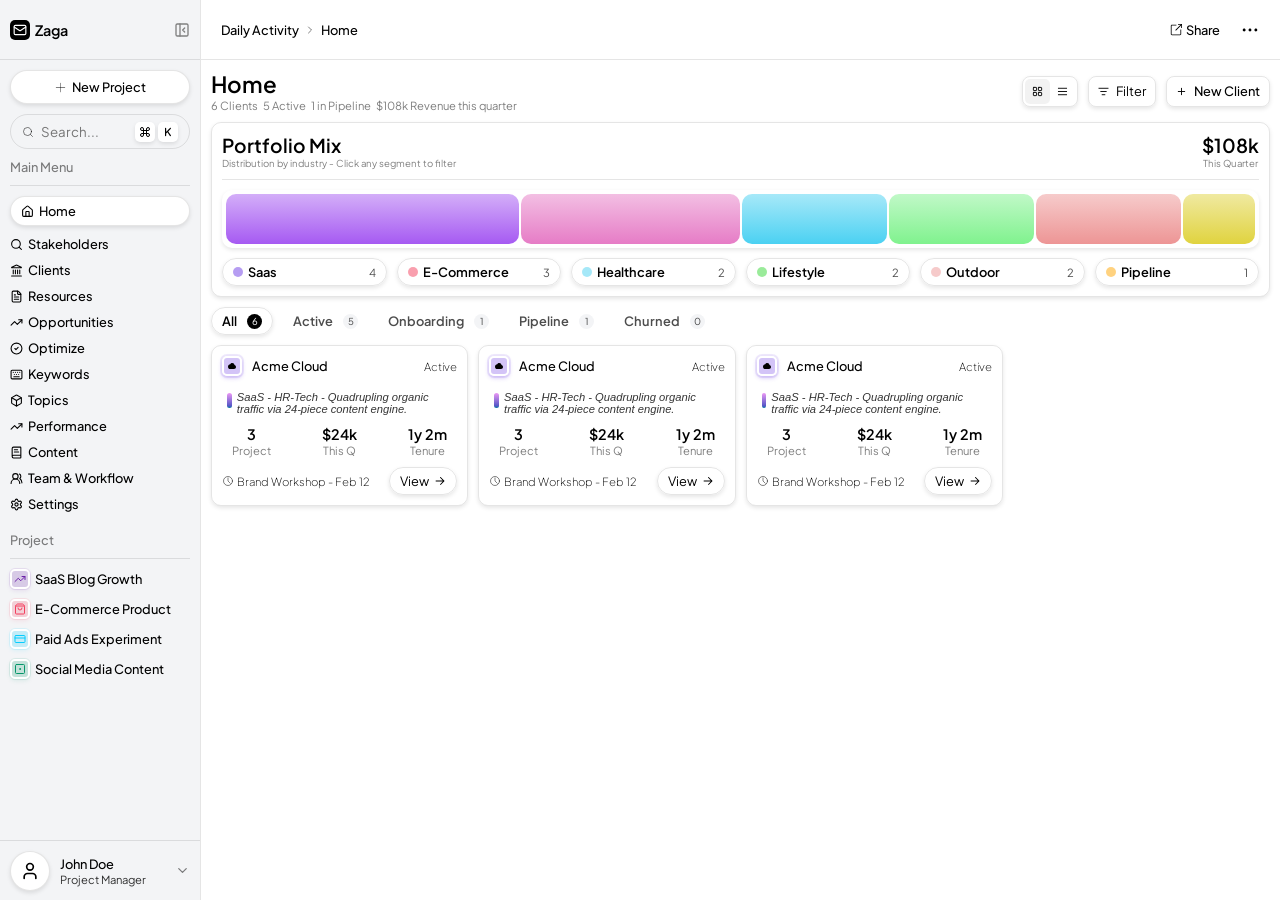
==== commit 2b6ca00c: "feat: added portfolio and categories section" ====
--- a/index.html
+++ b/index.html
@@ -5,6 +5,7 @@
 <head>
     <meta charset="UTF-8">
     <meta name="viewport" content="width=device-width, initial-scale=1.0">
+    <link rel="icon" type="image/svg+xml" href="/favicon.svg">
     <link rel="stylesheet" href="style.css">
     <title>MyUI</title>
 </head>
@@ -35,12 +36,12 @@
             </div>
 
             <div class="Navigation-Menu">
-                <div class="Navigation-MainMenu">
+                <div class="Navigation-Menu-Main">
                     <h2>Main Menu</h2>
                     <hr />
                     <a href="./index.html" class="Navigation-Active"><svg xmlns="http://www.w3.org/2000/svg" width="24" height="24" viewBox="0 0 24 24" fill="none" stroke="currentColor" stroke-width="2" stroke-linecap="round" stroke-linejoin="round" class="lucide lucide-house-icon lucide-house"><path d="M15 21v-8a1 1 0 0 0-1-1h-4a1 1 0 0 0-1 1v8"/><path d="M3 10a2 2 0 0 1 .709-1.528l7-6a2 2 0 0 1 2.582 0l7 6A2 2 0 0 1 21 10v9a2 2 0 0 1-2 2H5a2 2 0 0 1-2-2z"/></svg>Home</a>
                     <a href="#"><svg xmlns="http://www.w3.org/2000/svg" width="24" height="24" viewBox="0 0 24 24" fill="none" stroke="currentColor" stroke-width="2" stroke-linecap="round" stroke-linejoin="round" class="lucide lucide-search-icon lucide-search"><path d="m21 21-4.34-4.34"/><circle cx="11" cy="11" r="8"/></svg>Stakeholders</a>
-                    <a href="./page/clients.html"><svg xmlns="http://www.w3.org/2000/svg" width="24" height="24" viewBox="0 0 24 24" fill="none" stroke="currentColor" stroke-width="2" stroke-linecap="round" stroke-linejoin="round" class="lucide lucide-landmark-icon lucide-landmark"><path d="M10 18v-7"/><path d="M11.119 2.205a2 2 0 0 1 1.762 0l7.84 3.846A.5.5 0 0 1 20.5 7h-17a.5.5 0 0 1-.22-.949z"/><path d="M14 18v-7"/><path d="M18 18v-7"/><path d="M3 22h18"/><path d="M6 18v-7"/></svg>Clients</a>
+                    <a href="#"><svg xmlns="http://www.w3.org/2000/svg" width="24" height="24" viewBox="0 0 24 24" fill="none" stroke="currentColor" stroke-width="2" stroke-linecap="round" stroke-linejoin="round" class="lucide lucide-landmark-icon lucide-landmark"><path d="M10 18v-7"/><path d="M11.119 2.205a2 2 0 0 1 1.762 0l7.84 3.846A.5.5 0 0 1 20.5 7h-17a.5.5 0 0 1-.22-.949z"/><path d="M14 18v-7"/><path d="M18 18v-7"/><path d="M3 22h18"/><path d="M6 18v-7"/></svg>Clients</a>
                     <a href="#"><svg xmlns="http://www.w3.org/2000/svg" width="24" height="24" viewBox="0 0 24 24" fill="none" stroke="currentColor" stroke-width="2" stroke-linecap="round" stroke-linejoin="round" class="lucide lucide-file-text-icon lucide-file-text"><path d="M6 22a2 2 0 0 1-2-2V4a2 2 0 0 1 2-2h8a2.4 2.4 0 0 1 1.704.706l3.588 3.588A2.4 2.4 0 0 1 20 8v12a2 2 0 0 1-2 2z"/><path d="M14 2v5a1 1 0 0 0 1 1h5"/><path d="M10 9H8"/><path d="M16 13H8"/><path d="M16 17H8"/></svg>Resources</a>
                     <a href="#"><svg xmlns="http://www.w3.org/2000/svg" width="24" height="24" viewBox="0 0 24 24" fill="none" stroke="currentColor" stroke-width="2" stroke-linecap="round" stroke-linejoin="round" class="lucide lucide-trending-up-icon lucide-trending-up"><path d="M16 7h6v6"/><path d="m22 7-8.5 8.5-5-5L2 17"/></svg>Opportunities</a>
                     <a href="#"><svg xmlns="http://www.w3.org/2000/svg" width="24" height="24" viewBox="0 0 24 24" fill="none" stroke="currentColor" stroke-width="2" stroke-linecap="round" stroke-linejoin="round" class="lucide lucide-circle-check-icon lucide-circle-check"><circle cx="12" cy="12" r="10"/><path d="m9 12 2 2 4-4"/></svg>Optimize</a>
@@ -52,7 +53,7 @@
                     <a href="#"><svg xmlns="http://www.w3.org/2000/svg" width="24" height="24" viewBox="0 0 24 24" fill="none" stroke="currentColor" stroke-width="2" stroke-linecap="round" stroke-linejoin="round" class="lucide lucide-settings-icon lucide-settings"><path d="M9.671 4.136a2.34 2.34 0 0 1 4.659 0 2.34 2.34 0 0 0 3.319 1.915 2.34 2.34 0 0 1 2.33 4.033 2.34 2.34 0 0 0 0 3.831 2.34 2.34 0 0 1-2.33 4.033 2.34 2.34 0 0 0-3.319 1.915 2.34 2.34 0 0 1-4.659 0 2.34 2.34 0 0 0-3.32-1.915 2.34 2.34 0 0 1-2.33-4.033 2.34 2.34 0 0 0 0-3.831A2.34 2.34 0 0 1 6.35 6.051a2.34 2.34 0 0 0 3.319-1.915"/><circle cx="12" cy="12" r="3"/></svg>Settings</a>
                 </div>
     
-                <div class="Navigation-Project">
+                <div class="Navigation-Menu-Project">
                     <h2>Project</h2>
                     <hr />
                     <a href="#"><svg xmlns="http://www.w3.org/2000/svg" width="24" height="24" viewBox="0 0 24 24" fill="none" stroke="currentColor" stroke-width="2" stroke-linecap="round" stroke-linejoin="round" class="lucide lucide-trending-up-icon lucide-trending-up"><path d="M16 7h6v6"/><path d="m22 7-8.5 8.5-5-5L2 17"/></svg>SaaS Blog Growth</a>
@@ -106,10 +107,10 @@
             </div>
 
             <div class="Content-Detail">
-                <div class="Content-Head">
-                    <div class="Content-Head-Left">
+                <div class="Content-Detail-Head">
+                    <div class="Content-Detail-Head-Left">
                         <h2>Home</h2>
-                        <div class="Content-Head-Left-Info">
+                        <div class="Content-Detail-Head-Left-Info">
                             <p>6 Clients</p>
                             <p>5 Active</p>
                             <p>1 in Pipeline</p>
@@ -117,258 +118,288 @@
                         </div>
                     </div>
 
-                    <div class="Content-Head-Right">
-                        <div class="Content-Head-Right-Display">
-                            <svg class="Content-Head-Right-Display-Active" xmlns="http://www.w3.org/2000/svg" width="24" height="24" viewBox="0 0 24 24" fill="none" stroke="currentColor" stroke-width="2" stroke-linecap="round" stroke-linejoin="round" class="lucide lucide-layout-grid-icon lucide-layout-grid"><rect width="7" height="7" x="3" y="3" rx="1"/><rect width="7" height="7" x="14" y="3" rx="1"/><rect width="7" height="7" x="14" y="14" rx="1"/><rect width="7" height="7" x="3" y="14" rx="1"/></svg>
+                    <div class="Content-Detail-Head-Right">
+                        <div class="Content-Detail-Head-Right-Display">
+                            <svg class="Content-Detail-Head-Right-Display-Active" xmlns="http://www.w3.org/2000/svg" width="24" height="24" viewBox="0 0 24 24" fill="none" stroke="currentColor" stroke-width="2" stroke-linecap="round" stroke-linejoin="round" class="lucide lucide-layout-grid-icon lucide-layout-grid"><rect width="7" height="7" x="3" y="3" rx="1"/><rect width="7" height="7" x="14" y="3" rx="1"/><rect width="7" height="7" x="14" y="14" rx="1"/><rect width="7" height="7" x="3" y="14" rx="1"/></svg>
                             <svg xmlns="http://www.w3.org/2000/svg" width="24" height="24" viewBox="0 0 24 24" fill="none" stroke="currentColor" stroke-width="2" stroke-linecap="round" stroke-linejoin="round" class="lucide lucide-text-align-justify-icon lucide-text-align-justify"><path d="M3 5h18"/><path d="M3 12h18"/><path d="M3 19h18"/></svg>
                         </div>
 
-                        <div class="Content-Head-Right-Filter">
+                        <div class="Content-Detail-Head-Right-Filter">
                             <svg xmlns="http://www.w3.org/2000/svg" width="24" height="24" viewBox="0 0 24 24" fill="none" stroke="currentColor" stroke-width="2" stroke-linecap="round" stroke-linejoin="round" class="lucide lucide-list-filter-icon lucide-list-filter"><path d="M2 5h20"/><path d="M6 12h12"/><path d="M9 19h6"/></svg>
                             <p>Filter</p>
                         </div>
 
-                        <div class="Content-Head-Right-NewClient">
+                        <div class="Content-Detail-Head-Right-NewClient">
                             <svg xmlns="http://www.w3.org/2000/svg" width="24" height="24" viewBox="0 0 24 24" fill="none" stroke="currentColor" stroke-width="2" stroke-linecap="round" stroke-linejoin="round" class="lucide lucide-plus-icon lucide-plus"><path d="M5 12h14"/><path d="M12 5v14"/></svg>
                             <p>New Client</p>
                         </div>
                     </div>
                 </div>
 
-                <div class="Content-Item">
-                    <div class="Content-Item-Card">
-                        <div class="Content-Item-Card-Header">
-                            <div class="Content-Item-Card-Header-Title">
+                <div class="Content-Detail-Portfolio">
+                    <div class="Content-Detail-Portfolio-Head">
+                        <div class="Content-Detail-Portfolio-Head-Left">
+                            <h3>Portfolio Mix</h3>
+                            <p>Distribution by industry - Click any segment to filter</p>
+                        </div>
+
+                        <div class="Content-Detail-Portfolio-Head-Right">
+                            <h3>$108k</h3>
+                            <p>This Quarter</p>
+                        </div>
+                    </div>
+
+                    <hr>
+
+                    <div class="Content-Detail-Portfolio-Bubble">
+                        <div class="Content-Detail-Portfolio-Bubble-Item">
+                            <div class="Bubble-Template Bubble-1"></div>
+                            <div class="Bubble-Template Bubble-2"></div>
+                            <div class="Bubble-Template Bubble-3"></div>
+                            <div class="Bubble-Template Bubble-4"></div>
+                            <div class="Bubble-Template Bubble-5"></div>
+                            <div class="Bubble-Template Bubble-6"></div>
+                        </div>
+                    </div>
+
+                    <div class="Content-Detail-Portfolio-Info">
+                        <div class="Content-Detail-Portfolio-Info-Layout">
+                            <div class="Content-Detail-Portfolio-Info-Layout-Left">
+                                <div class="Circle-Template Saas-Circle"></div>
+                                <p>Saas</p>
+                            </div>
+
+                            <div class="Content-Detail-Portfolio-Info-Layout-Right">
+                                <p>4</p>
+                            </div>
+                        </div>
+
+                        <div class="Content-Detail-Portfolio-Info-Layout">
+                            <div class="Content-Detail-Portfolio-Info-Layout-Left">
+                                <div class="Circle-Template Ecommerce-Circle"></div>
+                                <p>E-Commerce</p>
+                            </div>
+
+                            <div class="Content-Detail-Portfolio-Info-Layout-Right">
+                                <p>3</p>
+                            </div>
+                        </div>
+
+                        <div class="Content-Detail-Portfolio-Info-Layout">
+                            <div class="Content-Detail-Portfolio-Info-Layout-Left">
+                                <div class="Circle-Template Healthcare-Circle"></div>
+                                <p>Healthcare</p>
+                            </div>
+
+                            <div class="Content-Detail-Portfolio-Info-Layout-Right">
+                                <p>2</p>
+                            </div>
+                        </div>
+
+                        <div class="Content-Detail-Portfolio-Info-Layout">
+                            <div class="Content-Detail-Portfolio-Info-Layout-Left">
+                                <div class="Circle-Template Lifestyle-Circle"></div>
+                                <p>Lifestyle</p>
+                            </div>
+
+                            <div class="Content-Detail-Portfolio-Info-Layout-Right">
+                                <p>2</p>
+                            </div>
+                        </div>
+
+                        <div class="Content-Detail-Portfolio-Info-Layout">
+                            <div class="Content-Detail-Portfolio-Info-Layout-Left">
+                                <div class="Circle-Template Outdoor-Circle"></div>
+                                <p>Outdoor</p>
+                            </div>
+
+                            <div class="Content-Detail-Portfolio-Info-Layout-Right">
+                                <p>2</p>
+                            </div>
+                        </div>
+
+                        <div class="Content-Detail-Portfolio-Info-Layout">
+                            <div class="Content-Detail-Portfolio-Info-Layout-Left">
+                                <div class="Circle-Template Pipeline-Circle"></div>
+                                <p>Pipeline</p>
+                            </div>
+
+                            <div class="Content-Detail-Portfolio-Info-Layout-Right">
+                                <p>1</p>
+                            </div>
+                        </div>
+                    </div>
+                </div>
+
+                <div class="Content-Detail-Category">
+                    <div class="Content-Detail-Category-Layout Content-Detail-Category-Active">
+                        <div class="Content-Detail-Category-Layout-Left">
+                            <p>All</p>
+                        </div>
+
+                        <div class="Content-Detail-Category-Layout-Right">
+                            <p>6</p>
+                        </div>
+                    </div>
+
+                    <div class="Content-Detail-Category-Layout">
+                        <div class="Content-Detail-Category-Layout-Left">
+                            <p>Active</p>
+                        </div>
+
+                        <div class="Content-Detail-Category-Layout-Right">
+                            <p>5</p>
+                        </div>
+                    </div>
+
+                    <div class="Content-Detail-Category-Layout">
+                        <div class="Content-Detail-Category-Layout-Left">
+                            <p>Onboarding</p>
+                        </div>
+
+                        <div class="Content-Detail-Category-Layout-Right">
+                            <p>1</p>
+                        </div>
+                    </div>
+
+                    <div class="Content-Detail-Category-Layout">
+                        <div class="Content-Detail-Category-Layout-Left">
+                            <p>Pipeline</p>
+                        </div>
+
+                        <div class="Content-Detail-Category-Layout-Right">
+                            <p>1</p>
+                        </div>
+                    </div>
+
+                    <div class="Content-Detail-Category-Layout">
+                        <div class="Content-Detail-Category-Layout-Left">
+                            <p>Churned</p>
+                        </div>
+
+                        <div class="Content-Detail-Category-Layout-Right">
+                            <p>0</p>
+                        </div>
+                    </div>
+                </div>
+
+                <div class="Content-Detail-Item">
+                    <div class="Content-Detail-Item-Card">
+                        <div class="Content-Detail-Item-Card-Header">
+                            <div class="Content-Detail-Item-Card-Header-Title">
                                 <svg class="Acme-Cloud" viewBox="0 -4 32 32" version="1.1" xmlns="http://www.w3.org/2000/svg" xmlns:xlink="http://www.w3.org/1999/xlink" xmlns:sketch="http://www.bohemiancoding.com/sketch/ns" fill="#000000" stroke="#000000" transform="matrix(-1, 0, 0, 1, 0, 0)"><g id="SVGRepo_bgCarrier" stroke-width="0"></g><g id="SVGRepo_tracerCarrier" stroke-linecap="round" stroke-linejoin="round"></g><g id="SVGRepo_iconCarrier"> <title>cloud</title> <desc>Created with Sketch Beta.</desc> <defs> </defs> <g id="Page-1" stroke="none" stroke-width="1" fill="none" fill-rule="evenodd" sketch:type="MSPage"> <g id="Icon-Set-Filled" sketch:type="MSLayerGroup" transform="translate(-519.000000, -781.000000)" fill="#000000"> <path d="M542.067,786.028 C540.599,783.053 537.543,781 534,781 C529.251,781 525.37,784.682 525.033,789.345 C521.542,790.34 519,793.39 519,797 C519,801.26 522.54,804.755 527,805 L542,805 C546.966,805 551,800.747 551,795.5 C551,790.444 547.049,786.323 542.067,786.028" id="cloud" sketch:type="MSShapeGroup"> </path> </g> </g> </g></svg>
                                 <h3>Acme Cloud</h3>
                             </div>
-                            <p class="Content-Item-Card-Header-Status">Active</p>
-                        </div>
-
-                        <div class="Content-Item-Card-Main">
-                            <div class="Content-Item-Card-Main-Detail">
+                            <p class="Content-Detail-Item-Card-Header-Status">Active</p>
+                        </div>
+
+                        <div class="Content-Detail-Item-Card-Main">
+                            <div class="Content-Detail-Item-Card-Main-Detail">
                                 <span class="Custom-Border"></span>
                                 <p>SaaS - HR-Tech - Quadrupling organic traffic via 24-piece content engine.</p>
                             </div>
 
-                            <div class="Content-Item-Card-Main-Info">
-                                <div class="Content-Item-Card-Main-Info-Project">
+                            <div class="Content-Detail-Item-Card-Main-Info">
+                                <div class="Content-Detail-Item-Card-Main-Info-Project">
                                     <h3>3</h3>
                                     <p>Project</p>
                                 </div>
 
-                                <div class="Content-Item-Card-Main-Info-ThisQ">
+                                <div class="Content-Detail-Item-Card-Main-Info-ThisQ">
                                     <h3>$24k</h3>
                                     <p>This Q</p>
                                 </div>
 
-                                <div class="Content-Item-Card-Main-Info-Tenure">
+                                <div class="Content-Detail-Item-Card-Main-Info-Tenure">
                                     <h3>1y 2m</h3>
                                     <p>Tenure</p>
                                 </div>
                             </div>
                         </div>
 
-                        <div class="Content-Item-Card-Footer">
+                        <div class="Content-Detail-Item-Card-Footer">
                             <p><svg class="Clock-Icon" viewBox="0 0 24 24" fill="none" xmlns="http://www.w3.org/2000/svg"><g id="SVGRepo_bgCarrier" stroke-width="0"></g><g id="SVGRepo_tracerCarrier" stroke-linecap="round" stroke-linejoin="round"></g><g id="SVGRepo_iconCarrier"> <rect width="24" height="24" fill="white"></rect> <circle cx="12" cy="12" r="9" stroke="#000000" stroke-linecap="round" stroke-linejoin="round"></circle> <path d="M12 6V12L16.5 16.5" stroke="#000000" stroke-linecap="round" stroke-linejoin="round"></path> </g></svg>Brand Workshop - Feb 12</p>
                             <a href="#">View<svg class="Right-Arrow" viewBox="0 0 24 24" fill="none" xmlns="http://www.w3.org/2000/svg"><g id="SVGRepo_bgCarrier" stroke-width="0"></g><g id="SVGRepo_tracerCarrier" stroke-linecap="round" stroke-linejoin="round"></g><g id="SVGRepo_iconCarrier"> <path fill-rule="evenodd" clip-rule="evenodd" d="M12.2929 4.29289C12.6834 3.90237 13.3166 3.90237 13.7071 4.29289L20.7071 11.2929C21.0976 11.6834 21.0976 12.3166 20.7071 12.7071L13.7071 19.7071C13.3166 20.0976 12.6834 20.0976 12.2929 19.7071C11.9024 19.3166 11.9024 18.6834 12.2929 18.2929L17.5858 13H4C3.44772 13 3 12.5523 3 12C3 11.4477 3.44772 11 4 11H17.5858L12.2929 5.70711C11.9024 5.31658 11.9024 4.68342 12.2929 4.29289Z" fill="#000000"></path> </g></svg></a>
                         </div>
                     </div>
 
-                    <div class="Content-Item-Card">
-                        <div class="Content-Item-Card-Header">
-                            <div class="Content-Item-Card-Header-Title">
+                    <div class="Content-Detail-Item-Card">
+                        <div class="Content-Detail-Item-Card-Header">
+                            <div class="Content-Detail-Item-Card-Header-Title">
                                 <svg class="Acme-Cloud" viewBox="0 -4 32 32" version="1.1" xmlns="http://www.w3.org/2000/svg" xmlns:xlink="http://www.w3.org/1999/xlink" xmlns:sketch="http://www.bohemiancoding.com/sketch/ns" fill="#000000" stroke="#000000" transform="matrix(-1, 0, 0, 1, 0, 0)"><g id="SVGRepo_bgCarrier" stroke-width="0"></g><g id="SVGRepo_tracerCarrier" stroke-linecap="round" stroke-linejoin="round"></g><g id="SVGRepo_iconCarrier"> <title>cloud</title> <desc>Created with Sketch Beta.</desc> <defs> </defs> <g id="Page-1" stroke="none" stroke-width="1" fill="none" fill-rule="evenodd" sketch:type="MSPage"> <g id="Icon-Set-Filled" sketch:type="MSLayerGroup" transform="translate(-519.000000, -781.000000)" fill="#000000"> <path d="M542.067,786.028 C540.599,783.053 537.543,781 534,781 C529.251,781 525.37,784.682 525.033,789.345 C521.542,790.34 519,793.39 519,797 C519,801.26 522.54,804.755 527,805 L542,805 C546.966,805 551,800.747 551,795.5 C551,790.444 547.049,786.323 542.067,786.028" id="cloud" sketch:type="MSShapeGroup"> </path> </g> </g> </g></svg>
                                 <h3>Acme Cloud</h3>
                             </div>
-                            <p class="Content-Item-Card-Header-Status">Active</p>
-                        </div>
-
-                        <div class="Content-Item-Card-Main">
-                            <div class="Content-Item-Card-Main-Detail">
+                            <p class="Content-Detail-Item-Card-Header-Status">Active</p>
+                        </div>
+
+                        <div class="Content-Detail-Item-Card-Main">
+                            <div class="Content-Detail-Item-Card-Main-Detail">
                                 <span class="Custom-Border"></span>
                                 <p>SaaS - HR-Tech - Quadrupling organic traffic via 24-piece content engine.</p>
                             </div>
 
-                            <div class="Content-Item-Card-Main-Info">
-                                <div class="Content-Item-Card-Main-Info-Project">
+                            <div class="Content-Detail-Item-Card-Main-Info">
+                                <div class="Content-Detail-Item-Card-Main-Info-Project">
                                     <h3>3</h3>
                                     <p>Project</p>
                                 </div>
 
-                                <div class="Content-Item-Card-Main-Info-ThisQ">
+                                <div class="Content-Detail-Item-Card-Main-Info-ThisQ">
                                     <h3>$24k</h3>
                                     <p>This Q</p>
                                 </div>
 
-                                <div class="Content-Item-Card-Main-Info-Tenure">
+                                <div class="Content-Detail-Item-Card-Main-Info-Tenure">
                                     <h3>1y 2m</h3>
                                     <p>Tenure</p>
                                 </div>
                             </div>
                         </div>
 
-                        <div class="Content-Item-Card-Footer">
+                        <div class="Content-Detail-Item-Card-Footer">
                             <p><svg class="Clock-Icon" viewBox="0 0 24 24" fill="none" xmlns="http://www.w3.org/2000/svg"><g id="SVGRepo_bgCarrier" stroke-width="0"></g><g id="SVGRepo_tracerCarrier" stroke-linecap="round" stroke-linejoin="round"></g><g id="SVGRepo_iconCarrier"> <rect width="24" height="24" fill="white"></rect> <circle cx="12" cy="12" r="9" stroke="#000000" stroke-linecap="round" stroke-linejoin="round"></circle> <path d="M12 6V12L16.5 16.5" stroke="#000000" stroke-linecap="round" stroke-linejoin="round"></path> </g></svg>Brand Workshop - Feb 12</p>
                             <a href="#">View<svg class="Right-Arrow" viewBox="0 0 24 24" fill="none" xmlns="http://www.w3.org/2000/svg"><g id="SVGRepo_bgCarrier" stroke-width="0"></g><g id="SVGRepo_tracerCarrier" stroke-linecap="round" stroke-linejoin="round"></g><g id="SVGRepo_iconCarrier"> <path fill-rule="evenodd" clip-rule="evenodd" d="M12.2929 4.29289C12.6834 3.90237 13.3166 3.90237 13.7071 4.29289L20.7071 11.2929C21.0976 11.6834 21.0976 12.3166 20.7071 12.7071L13.7071 19.7071C13.3166 20.0976 12.6834 20.0976 12.2929 19.7071C11.9024 19.3166 11.9024 18.6834 12.2929 18.2929L17.5858 13H4C3.44772 13 3 12.5523 3 12C3 11.4477 3.44772 11 4 11H17.5858L12.2929 5.70711C11.9024 5.31658 11.9024 4.68342 12.2929 4.29289Z" fill="#000000"></path> </g></svg></a>
                         </div>
                     </div>
 
-                    <div class="Content-Item-Card">
-                        <div class="Content-Item-Card-Header">
-                            <div class="Content-Item-Card-Header-Title">
+                    <div class="Content-Detail-Item-Card">
+                        <div class="Content-Detail-Item-Card-Header">
+                            <div class="Content-Detail-Item-Card-Header-Title">
                                 <svg class="Acme-Cloud" viewBox="0 -4 32 32" version="1.1" xmlns="http://www.w3.org/2000/svg" xmlns:xlink="http://www.w3.org/1999/xlink" xmlns:sketch="http://www.bohemiancoding.com/sketch/ns" fill="#000000" stroke="#000000" transform="matrix(-1, 0, 0, 1, 0, 0)"><g id="SVGRepo_bgCarrier" stroke-width="0"></g><g id="SVGRepo_tracerCarrier" stroke-linecap="round" stroke-linejoin="round"></g><g id="SVGRepo_iconCarrier"> <title>cloud</title> <desc>Created with Sketch Beta.</desc> <defs> </defs> <g id="Page-1" stroke="none" stroke-width="1" fill="none" fill-rule="evenodd" sketch:type="MSPage"> <g id="Icon-Set-Filled" sketch:type="MSLayerGroup" transform="translate(-519.000000, -781.000000)" fill="#000000"> <path d="M542.067,786.028 C540.599,783.053 537.543,781 534,781 C529.251,781 525.37,784.682 525.033,789.345 C521.542,790.34 519,793.39 519,797 C519,801.26 522.54,804.755 527,805 L542,805 C546.966,805 551,800.747 551,795.5 C551,790.444 547.049,786.323 542.067,786.028" id="cloud" sketch:type="MSShapeGroup"> </path> </g> </g> </g></svg>
                                 <h3>Acme Cloud</h3>
                             </div>
-                            <p class="Content-Item-Card-Header-Status">Active</p>
-                        </div>
-
-                        <div class="Content-Item-Card-Main">
-                            <div class="Content-Item-Card-Main-Detail">
+                            <p class="Content-Detail-Item-Card-Header-Status">Active</p>
+                        </div>
+
+                        <div class="Content-Detail-Item-Card-Main">
+                            <div class="Content-Detail-Item-Card-Main-Detail">
                                 <span class="Custom-Border"></span>
                                 <p>SaaS - HR-Tech - Quadrupling organic traffic via 24-piece content engine.</p>
                             </div>
 
-                            <div class="Content-Item-Card-Main-Info">
-                                <div class="Content-Item-Card-Main-Info-Project">
+                            <div class="Content-Detail-Item-Card-Main-Info">
+                                <div class="Content-Detail-Item-Card-Main-Info-Project">
                                     <h3>3</h3>
                                     <p>Project</p>
                                 </div>
 
-                                <div class="Content-Item-Card-Main-Info-ThisQ">
+                                <div class="Content-Detail-Item-Card-Main-Info-ThisQ">
                                     <h3>$24k</h3>
                                     <p>This Q</p>
                                 </div>
 
-                                <div class="Content-Item-Card-Main-Info-Tenure">
+                                <div class="Content-Detail-Item-Card-Main-Info-Tenure">
                                     <h3>1y 2m</h3>
                                     <p>Tenure</p>
                                 </div>
                             </div>
                         </div>
 
-                        <div class="Content-Item-Card-Footer">
+                        <div class="Content-Detail-Item-Card-Footer">
                             <p><svg class="Clock-Icon" viewBox="0 0 24 24" fill="none" xmlns="http://www.w3.org/2000/svg"><g id="SVGRepo_bgCarrier" stroke-width="0"></g><g id="SVGRepo_tracerCarrier" stroke-linecap="round" stroke-linejoin="round"></g><g id="SVGRepo_iconCarrier"> <rect width="24" height="24" fill="white"></rect> <circle cx="12" cy="12" r="9" stroke="#000000" stroke-linecap="round" stroke-linejoin="round"></circle> <path d="M12 6V12L16.5 16.5" stroke="#000000" stroke-linecap="round" stroke-linejoin="round"></path> </g></svg>Brand Workshop - Feb 12</p>
                             <a href="#">View<svg class="Right-Arrow" viewBox="0 0 24 24" fill="none" xmlns="http://www.w3.org/2000/svg"><g id="SVGRepo_bgCarrier" stroke-width="0"></g><g id="SVGRepo_tracerCarrier" stroke-linecap="round" stroke-linejoin="round"></g><g id="SVGRepo_iconCarrier"> <path fill-rule="evenodd" clip-rule="evenodd" d="M12.2929 4.29289C12.6834 3.90237 13.3166 3.90237 13.7071 4.29289L20.7071 11.2929C21.0976 11.6834 21.0976 12.3166 20.7071 12.7071L13.7071 19.7071C13.3166 20.0976 12.6834 20.0976 12.2929 19.7071C11.9024 19.3166 11.9024 18.6834 12.2929 18.2929L17.5858 13H4C3.44772 13 3 12.5523 3 12C3 11.4477 3.44772 11 4 11H17.5858L12.2929 5.70711C11.9024 5.31658 11.9024 4.68342 12.2929 4.29289Z" fill="#000000"></path> </g></svg></a>
                         </div>
                     </div>
-
-                    <div class="Content-Item-Card">
-                        <div class="Content-Item-Card-Header">
-                            <div class="Content-Item-Card-Header-Title">
-                                <svg class="Acme-Cloud" viewBox="0 -4 32 32" version="1.1" xmlns="http://www.w3.org/2000/svg" xmlns:xlink="http://www.w3.org/1999/xlink" xmlns:sketch="http://www.bohemiancoding.com/sketch/ns" fill="#000000" stroke="#000000" transform="matrix(-1, 0, 0, 1, 0, 0)"><g id="SVGRepo_bgCarrier" stroke-width="0"></g><g id="SVGRepo_tracerCarrier" stroke-linecap="round" stroke-linejoin="round"></g><g id="SVGRepo_iconCarrier"> <title>cloud</title> <desc>Created with Sketch Beta.</desc> <defs> </defs> <g id="Page-1" stroke="none" stroke-width="1" fill="none" fill-rule="evenodd" sketch:type="MSPage"> <g id="Icon-Set-Filled" sketch:type="MSLayerGroup" transform="translate(-519.000000, -781.000000)" fill="#000000"> <path d="M542.067,786.028 C540.599,783.053 537.543,781 534,781 C529.251,781 525.37,784.682 525.033,789.345 C521.542,790.34 519,793.39 519,797 C519,801.26 522.54,804.755 527,805 L542,805 C546.966,805 551,800.747 551,795.5 C551,790.444 547.049,786.323 542.067,786.028" id="cloud" sketch:type="MSShapeGroup"> </path> </g> </g> </g></svg>
-                                <h3>Acme Cloud</h3>
-                            </div>
-                            <p class="Content-Item-Card-Header-Status">Active</p>
-                        </div>
-
-                        <div class="Content-Item-Card-Main">
-                            <div class="Content-Item-Card-Main-Detail">
-                                <span class="Custom-Border"></span>
-                                <p>SaaS - HR-Tech - Quadrupling organic traffic via 24-piece content engine.</p>
-                            </div>
-
-                            <div class="Content-Item-Card-Main-Info">
-                                <div class="Content-Item-Card-Main-Info-Project">
-                                    <h3>3</h3>
-                                    <p>Project</p>
-                                </div>
-
-                                <div class="Content-Item-Card-Main-Info-ThisQ">
-                                    <h3>$24k</h3>
-                                    <p>This Q</p>
-                                </div>
-
-                                <div class="Content-Item-Card-Main-Info-Tenure">
-                                    <h3>1y 2m</h3>
-                                    <p>Tenure</p>
-                                </div>
-                            </div>
-                        </div>
-
-                        <div class="Content-Item-Card-Footer">
-                            <p><svg class="Clock-Icon" viewBox="0 0 24 24" fill="none" xmlns="http://www.w3.org/2000/svg"><g id="SVGRepo_bgCarrier" stroke-width="0"></g><g id="SVGRepo_tracerCarrier" stroke-linecap="round" stroke-linejoin="round"></g><g id="SVGRepo_iconCarrier"> <rect width="24" height="24" fill="white"></rect> <circle cx="12" cy="12" r="9" stroke="#000000" stroke-linecap="round" stroke-linejoin="round"></circle> <path d="M12 6V12L16.5 16.5" stroke="#000000" stroke-linecap="round" stroke-linejoin="round"></path> </g></svg>Brand Workshop - Feb 12</p>
-                            <a href="#">View<svg class="Right-Arrow" viewBox="0 0 24 24" fill="none" xmlns="http://www.w3.org/2000/svg"><g id="SVGRepo_bgCarrier" stroke-width="0"></g><g id="SVGRepo_tracerCarrier" stroke-linecap="round" stroke-linejoin="round"></g><g id="SVGRepo_iconCarrier"> <path fill-rule="evenodd" clip-rule="evenodd" d="M12.2929 4.29289C12.6834 3.90237 13.3166 3.90237 13.7071 4.29289L20.7071 11.2929C21.0976 11.6834 21.0976 12.3166 20.7071 12.7071L13.7071 19.7071C13.3166 20.0976 12.6834 20.0976 12.2929 19.7071C11.9024 19.3166 11.9024 18.6834 12.2929 18.2929L17.5858 13H4C3.44772 13 3 12.5523 3 12C3 11.4477 3.44772 11 4 11H17.5858L12.2929 5.70711C11.9024 5.31658 11.9024 4.68342 12.2929 4.29289Z" fill="#000000"></path> </g></svg></a>
-                        </div>
-                    </div>
-
-                    <div class="Content-Item-Card">
-                        <div class="Content-Item-Card-Header">
-                            <div class="Content-Item-Card-Header-Title">
-                                <svg class="Acme-Cloud" viewBox="0 -4 32 32" version="1.1" xmlns="http://www.w3.org/2000/svg" xmlns:xlink="http://www.w3.org/1999/xlink" xmlns:sketch="http://www.bohemiancoding.com/sketch/ns" fill="#000000" stroke="#000000" transform="matrix(-1, 0, 0, 1, 0, 0)"><g id="SVGRepo_bgCarrier" stroke-width="0"></g><g id="SVGRepo_tracerCarrier" stroke-linecap="round" stroke-linejoin="round"></g><g id="SVGRepo_iconCarrier"> <title>cloud</title> <desc>Created with Sketch Beta.</desc> <defs> </defs> <g id="Page-1" stroke="none" stroke-width="1" fill="none" fill-rule="evenodd" sketch:type="MSPage"> <g id="Icon-Set-Filled" sketch:type="MSLayerGroup" transform="translate(-519.000000, -781.000000)" fill="#000000"> <path d="M542.067,786.028 C540.599,783.053 537.543,781 534,781 C529.251,781 525.37,784.682 525.033,789.345 C521.542,790.34 519,793.39 519,797 C519,801.26 522.54,804.755 527,805 L542,805 C546.966,805 551,800.747 551,795.5 C551,790.444 547.049,786.323 542.067,786.028" id="cloud" sketch:type="MSShapeGroup"> </path> </g> </g> </g></svg>
-                                <h3>Acme Cloud</h3>
-                            </div>
-                            <p class="Content-Item-Card-Header-Status">Active</p>
-                        </div>
-
-                        <div class="Content-Item-Card-Main">
-                            <div class="Content-Item-Card-Main-Detail">
-                                <span class="Custom-Border"></span>
-                                <p>SaaS - HR-Tech - Quadrupling organic traffic via 24-piece content engine.</p>
-                            </div>
-
-                            <div class="Content-Item-Card-Main-Info">
-                                <div class="Content-Item-Card-Main-Info-Project">
-                                    <h3>3</h3>
-                                    <p>Project</p>
-                                </div>
-
-                                <div class="Content-Item-Card-Main-Info-ThisQ">
-                                    <h3>$24k</h3>
-                                    <p>This Q</p>
-                                </div>
-
-                                <div class="Content-Item-Card-Main-Info-Tenure">
-                                    <h3>1y 2m</h3>
-                                    <p>Tenure</p>
-                                </div>
-                            </div>
-                        </div>
-
-                        <div class="Content-Item-Card-Footer">
-                            <p><svg class="Clock-Icon" viewBox="0 0 24 24" fill="none" xmlns="http://www.w3.org/2000/svg"><g id="SVGRepo_bgCarrier" stroke-width="0"></g><g id="SVGRepo_tracerCarrier" stroke-linecap="round" stroke-linejoin="round"></g><g id="SVGRepo_iconCarrier"> <rect width="24" height="24" fill="white"></rect> <circle cx="12" cy="12" r="9" stroke="#000000" stroke-linecap="round" stroke-linejoin="round"></circle> <path d="M12 6V12L16.5 16.5" stroke="#000000" stroke-linecap="round" stroke-linejoin="round"></path> </g></svg>Brand Workshop - Feb 12</p>
-                            <a href="#">View<svg class="Right-Arrow" viewBox="0 0 24 24" fill="none" xmlns="http://www.w3.org/2000/svg"><g id="SVGRepo_bgCarrier" stroke-width="0"></g><g id="SVGRepo_tracerCarrier" stroke-linecap="round" stroke-linejoin="round"></g><g id="SVGRepo_iconCarrier"> <path fill-rule="evenodd" clip-rule="evenodd" d="M12.2929 4.29289C12.6834 3.90237 13.3166 3.90237 13.7071 4.29289L20.7071 11.2929C21.0976 11.6834 21.0976 12.3166 20.7071 12.7071L13.7071 19.7071C13.3166 20.0976 12.6834 20.0976 12.2929 19.7071C11.9024 19.3166 11.9024 18.6834 12.2929 18.2929L17.5858 13H4C3.44772 13 3 12.5523 3 12C3 11.4477 3.44772 11 4 11H17.5858L12.2929 5.70711C11.9024 5.31658 11.9024 4.68342 12.2929 4.29289Z" fill="#000000"></path> </g></svg></a>
-                        </div>
-                    </div>
-
-                    <div class="Content-Item-Card">
-                        <div class="Content-Item-Card-Header">
-                            <div class="Content-Item-Card-Header-Title">
-                                <svg class="Acme-Cloud" viewBox="0 -4 32 32" version="1.1" xmlns="http://www.w3.org/2000/svg" xmlns:xlink="http://www.w3.org/1999/xlink" xmlns:sketch="http://www.bohemiancoding.com/sketch/ns" fill="#000000" stroke="#000000" transform="matrix(-1, 0, 0, 1, 0, 0)"><g id="SVGRepo_bgCarrier" stroke-width="0"></g><g id="SVGRepo_tracerCarrier" stroke-linecap="round" stroke-linejoin="round"></g><g id="SVGRepo_iconCarrier"> <title>cloud</title> <desc>Created with Sketch Beta.</desc> <defs> </defs> <g id="Page-1" stroke="none" stroke-width="1" fill="none" fill-rule="evenodd" sketch:type="MSPage"> <g id="Icon-Set-Filled" sketch:type="MSLayerGroup" transform="translate(-519.000000, -781.000000)" fill="#000000"> <path d="M542.067,786.028 C540.599,783.053 537.543,781 534,781 C529.251,781 525.37,784.682 525.033,789.345 C521.542,790.34 519,793.39 519,797 C519,801.26 522.54,804.755 527,805 L542,805 C546.966,805 551,800.747 551,795.5 C551,790.444 547.049,786.323 542.067,786.028" id="cloud" sketch:type="MSShapeGroup"> </path> </g> </g> </g></svg>
-                                <h3>Acme Cloud</h3>
-                            </div>
-                            <p class="Content-Item-Card-Header-Status">Active</p>
-                        </div>
-
-                        <div class="Content-Item-Card-Main">
-                            <div class="Content-Item-Card-Main-Detail">
-                                <span class="Custom-Border"></span>
-                                <p>SaaS - HR-Tech - Quadrupling organic traffic via 24-piece content engine.</p>
-                            </div>
-
-                            <div class="Content-Item-Card-Main-Info">
-                                <div class="Content-Item-Card-Main-Info-Project">
-                                    <h3>3</h3>
-                                    <p>Project</p>
-                                </div>
-
-                                <div class="Content-Item-Card-Main-Info-ThisQ">
-                                    <h3>$24k</h3>
-                                    <p>This Q</p>
-                                </div>
-
-                                <div class="Content-Item-Card-Main-Info-Tenure">
-                                    <h3>1y 2m</h3>
-                                    <p>Tenure</p>
-                                </div>
-                            </div>
-                        </div>
-
-                        <div class="Content-Item-Card-Footer">
-                            <p><svg class="Clock-Icon" viewBox="0 0 24 24" fill="none" xmlns="http://www.w3.org/2000/svg"><g id="SVGRepo_bgCarrier" stroke-width="0"></g><g id="SVGRepo_tracerCarrier" stroke-linecap="round" stroke-linejoin="round"></g><g id="SVGRepo_iconCarrier"> <rect width="24" height="24" fill="white"></rect> <circle cx="12" cy="12" r="9" stroke="#000000" stroke-linecap="round" stroke-linejoin="round"></circle> <path d="M12 6V12L16.5 16.5" stroke="#000000" stroke-linecap="round" stroke-linejoin="round"></path> </g></svg>Brand Workshop - Feb 12</p>
-                            <a href="#">View<svg class="Right-Arrow" viewBox="0 0 24 24" fill="none" xmlns="http://www.w3.org/2000/svg"><g id="SVGRepo_bgCarrier" stroke-width="0"></g><g id="SVGRepo_tracerCarrier" stroke-linecap="round" stroke-linejoin="round"></g><g id="SVGRepo_iconCarrier"> <path fill-rule="evenodd" clip-rule="evenodd" d="M12.2929 4.29289C12.6834 3.90237 13.3166 3.90237 13.7071 4.29289L20.7071 11.2929C21.0976 11.6834 21.0976 12.3166 20.7071 12.7071L13.7071 19.7071C13.3166 20.0976 12.6834 20.0976 12.2929 19.7071C11.9024 19.3166 11.9024 18.6834 12.2929 18.2929L17.5858 13H4C3.44772 13 3 12.5523 3 12C3 11.4477 3.44772 11 4 11H17.5858L12.2929 5.70711C11.9024 5.31658 11.9024 4.68342 12.2929 4.29289Z" fill="#000000"></path> </g></svg></a>
-                        </div>
-                    </div>
                 </div>
             </div>
         </div>
--- a/style.css
+++ b/style.css
@@ -195,24 +195,24 @@
     gap: 20px;
 }
 
-.Navigation-MainMenu {
-    display: flex;
-    flex-direction: column;
-    gap: 10px;
-}
-
-.Navigation-MainMenu h2 {
+.Navigation-Menu-Main {
+    display: flex;
+    flex-direction: column;
+    gap: 10px;
+}
+
+.Navigation-Menu-Main h2 {
     font-size: 0.8rem;
     color: rgba(0, 0, 0, 0.5);
     font-weight: 500;
 }
 
-.Navigation-MainMenu hr {
+.Navigation-Menu-Main hr {
     border: none;
     border-top: 1px solid rgba(0, 0, 0, 0.1);
 }
 
-.Navigation-MainMenu a {
+.Navigation-Menu-Main a {
     display: flex;
     align-items: center;
     gap: 5px;
@@ -222,30 +222,30 @@
     font-weight: 500;
 }
 
-.Navigation-MainMenu a svg {
+.Navigation-Menu-Main a svg {
     color: black;
     width: 13px;
     height: 13px;
 }
 
-.Navigation-Project {
-    display: flex;
-    flex-direction: column;
-    gap: 10px;
-}
-
-.Navigation-Project h2 {
+.Navigation-Menu-Project {
+    display: flex;
+    flex-direction: column;
+    gap: 10px;
+}
+
+.Navigation-Menu-Project h2 {
     font-size: 0.8rem;
     color: rgba(0, 0, 0, 0.5);
     font-weight: 500;
 }
 
-.Navigation-Project hr {
+.Navigation-Menu-Project hr {
     border: none;
     border-top: 1px solid rgba(0, 0, 0, 0.1);
 }
 
-.Navigation-Project a {
+.Navigation-Menu-Project a {
     display: flex;
     align-items: center;
     gap: 5px;
@@ -255,14 +255,14 @@
     font-weight: 500;
 }
 
-.Navigation-Project a svg {
+.Navigation-Menu-Project a svg {
     color: black;
     width: 20px;
     height: 20px;
     padding: 2px;
 }
 
-.Navigation-Project a .lucide-trending-up {
+.Navigation-Menu-Project a .lucide-trending-up {
     color: rgba(107, 33, 168, 1);
     background-color: rgba(107, 33, 168, 0.2);
     border: 2px solid white;
@@ -271,7 +271,7 @@
     box-shadow: 0px 2px 4px rgba(107, 33, 168, 0.1);
 }
 
-.Navigation-Project a .lucide-shopping-bag {
+.Navigation-Menu-Project a .lucide-shopping-bag {
     color: rgba(244, 63, 94, 1);
     background-color: rgba(244, 63, 94, 0.2);
     border: 2px solid white;
@@ -280,7 +280,7 @@
     box-shadow: 0px 2px 4px rgba(244, 63, 94, 0.1);
 }
 
-.Navigation-Project a .lucide-credit-card {
+.Navigation-Menu-Project a .lucide-credit-card {
     color: rgb(6, 205, 255);
     background-color: rgba(6, 205, 255, 0.2);
     border: 2px solid white;
@@ -289,7 +289,7 @@
     box-shadow: 0px 2px 4px rgba(6, 205, 255, 0.1);
 }
 
-.Navigation-Project a .lucide-square-dot {
+.Navigation-Menu-Project a .lucide-square-dot {
     color: rgba(5, 150, 105, 1);
     background-color: rgba(5, 150, 105, 0.2);
     border: 2px solid white;
@@ -463,7 +463,7 @@
     overflow-y: auto;
 }
 
-.Content-Head {
+.Content-Detail-Head {
     display: flex;
     justify-content: space-between;
     align-items: center;
@@ -471,35 +471,35 @@
     gap: 10px;
 }
 
-.Content-Head-Left {
-    display: flex;
-    flex-direction: column;
-}
-
-.Content-Head-Left h2 {
-    font-size: 1.5rem;
+.Content-Detail-Head-Left {
+    display: flex;
+    flex-direction: column;
+}
+
+.Content-Detail-Head-Left h2 {
+    font-size: 1.4rem;
     font-weight: 600;
 }
 
-.Content-Head-Left-Info {
+.Content-Detail-Head-Left-Info {
     display: flex;
     flex-wrap: wrap;
     gap: 5px;
 }
 
-.Content-Head-Left-Info p {
-    font-size: 0.6rem;
+.Content-Detail-Head-Left-Info p {
+    font-size: 0.7rem;
     color: rgba(0, 0, 0, 0.5);
     white-space: nowrap;
 }
 
-.Content-Head-Right {
-    display: flex;
-    align-items: center;
-    gap: 10px;
-}
-
-.Content-Head-Right-Display {
+.Content-Detail-Head-Right {
+    display: flex;
+    align-items: center;
+    gap: 10px;
+}
+
+.Content-Detail-Head-Right-Display {
     display: flex;
     align-items: center;
     border: 1px solid rgba(0, 0, 0, 0.1);
@@ -508,7 +508,7 @@
     padding: 2px;
 }
 
-.Content-Head-Right-Display svg {
+.Content-Detail-Head-Right-Display svg {
     width: 25px;
     height: 25px;
     padding: 7px;
@@ -516,11 +516,11 @@
     cursor: pointer;
 }
 
-.Content-Head-Right-Display-Active {
+.Content-Detail-Head-Right-Display-Active {
     background-color: rgba(0, 0, 0, 0.05);
 }
 
-.Content-Head-Right-Filter {
+.Content-Detail-Head-Right-Filter {
     display: flex;
     align-items: center;
     border: 1px solid rgba(0, 0, 0, 0.1);
@@ -532,18 +532,18 @@
     cursor: pointer;
 }
 
-.Content-Head-Right-Filter svg {
+.Content-Detail-Head-Right-Filter svg {
     width: 25px;
     height: 25px;
     padding: 7px;
     border-radius: 5px;
 }
 
-.Content-Head-Right-Filter p {
+.Content-Detail-Head-Right-Filter p {
     padding-right: 7px;
 }
 
-.Content-Head-Right-NewClient {
+.Content-Detail-Head-Right-NewClient {
     display: flex;
     align-items: center;
     border: 1px solid rgba(0, 0, 0, 0.1);
@@ -556,25 +556,253 @@
     cursor: pointer;
 }
 
-.Content-Head-Right-NewClient svg {
+.Content-Detail-Head-Right-NewClient svg {
     width: 25px;
     height: 25px;
     padding: 7px;
     border-radius: 5px;
 }
 
-.Content-Head-Right-NewClient p {
+.Content-Detail-Head-Right-NewClient p {
     padding-right: 7px;
     white-space: nowrap;
 }
 
-.Content-Item {
+.Content-Detail-Portfolio {
+    display: flex;
+    flex-direction: column;
+    gap: 10px;
+    padding: 0 10px 10px 10px;
+    border: 1px solid rgba(0, 0, 0, 0.1);
+    border-radius: 10px;
+    box-shadow: 0 2px 4px rgba(0, 0, 0, 0.1);
+}
+
+.Content-Detail-Portfolio hr {
+    border: none;
+    border-top: 1px solid rgba(0, 0, 0, 0.1);
+}
+
+.Content-Detail-Portfolio-Head {
+    display: flex;
+    justify-content: space-between;
+    align-items: center;
+    padding: 10px 0 0 0;
+}
+
+.Content-Detail-Portfolio-Head div h3 {
+    font-size: 1.2rem;
+    font-weight: 600;
+}
+
+.Content-Detail-Portfolio-Head div p {
+    font-size: 0.6rem;
+    color: rgba(0, 0, 0, 0.5);
+}
+
+.Content-Detail-Portfolio-Head-Left {
+    display: flex;
+    flex-direction: column;
+}
+
+.Content-Detail-Portfolio-Head-Right {
+    display: flex;
+    flex-direction: column;
+    align-items: center;
+}
+
+.Content-Detail-Portfolio-Head-Right p {
+    white-space: nowrap;
+}
+
+.Content-Detail-Portfolio-Bubble {
+    
+}
+
+.Content-Detail-Portfolio-Bubble-Item {
     display: grid;
-    gap: 10px;
-    grid-template-columns: repeat(auto-fit, minmax(250px, 1fr));
-}
-
-.Content-Item-Card {
+    grid-template-columns: repeat(auto-fit, minmax(50px, 1fr));
+    gap: 2px;
+    padding: 4px;
+    border-radius: 10px;
+    box-shadow: 0 2px 4px rgba(0, 0, 0, 0.1);
+}
+
+.Bubble-Template {
+    padding: 25px;
+    border-radius: 10px;
+}
+
+.Bubble-1 {
+    grid-column: span 4;
+    background: #a65af2;
+    background: linear-gradient(0deg, rgba(166, 90, 242, 1) 0%, rgba(166, 90, 242, 0.49) 100%);
+}
+
+.Bubble-2 {
+    grid-column: span 3;
+    background: #e67cc6;
+    background: linear-gradient(0deg, rgba(230, 124, 198, 1) 0%, rgba(230, 124, 198, 0.49) 100%);
+}
+
+.Bubble-3 {
+    grid-column: span 2;
+    background: #4bd1f2;
+    background: linear-gradient(0deg, rgba(75, 209, 242, 1) 0%, rgba(75, 209, 242, 0.49) 100%);
+}
+
+.Bubble-4 {
+    grid-column: span 2;
+    background: #80F28E;
+    background: linear-gradient(0deg, rgba(128, 242, 142, 1) 0%, rgba(128, 242, 142, 0.49) 100%);
+}
+
+.Bubble-5 {
+    grid-column: span 2;
+    background: #ed9595;
+    background: linear-gradient(0deg, rgba(237, 149, 149, 1) 0%, rgba(237, 149, 149, 0.49) 100%);
+}
+
+.Bubble-6 {
+    grid-column: span 1;
+    background: #e0d33f;
+    background: linear-gradient(0deg, rgba(224, 211, 63, 1) 0%, rgba(224, 211, 63, 0.49) 100%);
+}
+
+.Content-Detail-Portfolio-Info {
+    display: grid;
+    grid-template-columns: repeat(auto-fit, minmax(150px, 1fr));
+    gap: 10px;
+}
+
+.Content-Detail-Portfolio-Info-Layout {
+    display: flex;
+    justify-content: space-between;
+    align-items: center;
+    padding: 5px 10px;
+    border: 1px solid rgba(0, 0, 0, 0.1);
+    border-radius: 20px;
+    box-shadow: 0 2px 4px rgba(0, 0, 0, 0.1);
+}
+
+.Content-Detail-Portfolio-Info-Layout-Left {
+    display: flex;
+    align-items: center;
+    gap: 5px;
+}
+
+.Content-Detail-Portfolio-Info-Layout-Right {
+    display: flex;
+    align-items: center;
+}
+
+.Circle-Template {
+    width: 10px;
+    height: 10px;
+    border-radius: 100%;
+}
+
+.Saas-Circle {
+    background-color: rgba(110, 59, 229, 0.5);
+}
+
+.Ecommerce-Circle {
+    background-color: rgba(244, 63, 94, 0.5);
+}
+
+.Healthcare-Circle {
+    background-color: rgba(75, 209, 242, 0.5);
+}
+
+.Lifestyle-Circle {
+    background-color: rgba(53, 215, 53, 0.5);
+}
+
+.Outdoor-Circle {
+    background-color: rgba(237, 149, 149, 0.5);
+}
+
+.Pipeline-Circle {
+    background-color: rgba(255, 165, 0, 0.5);
+}
+
+.Content-Detail-Portfolio-Info-Layout-Left p {
+    font-size: 0.8rem;
+    font-weight: 600;
+}
+
+.Content-Detail-Portfolio-Info-Layout-Right p {
+    font-size: 0.7rem;
+    color: rgba(0, 0, 0, 0.7);
+}
+
+.Content-Detail-Category {
+    display: flex;
+    align-items: center;
+    gap: 10px;
+    flex-wrap: wrap;
+}
+
+.Content-Detail-Category-Layout {
+    display: flex;
+    align-items: center;
+    gap: 10px;
+    padding: 5px 10px;
+    cursor: pointer;
+}
+
+.Content-Detail-Category-Layout-Left {
+    display: flex;
+    align-items: center;
+}
+
+.Content-Detail-Category-Layout-Left p {
+    display: flex;
+    align-items: center;
+    font-size: 0.8rem;
+    font-weight: 600;
+    color: rgba(0, 0, 0, 0.7);
+}
+
+.Content-Detail-Category-Layout-Right {
+    display: flex;
+    align-items: center;
+}
+
+.Content-Detail-Category-Layout-Right p {
+    display: flex;
+    justify-content: center;
+    align-items: center;
+    width: 15px;
+    height: 15px;
+    font-size: 0.6rem;
+    background-color: var(--nav-background);
+    border-radius: 100%;
+    color: rgba(0, 0, 0, 0.7);
+}
+
+.Content-Detail-Category-Active {
+    border: 1px solid rgba(0, 0, 0, 0.1);
+    border-radius: 20px;
+    box-shadow: 0 2px 4px rgba(0, 0, 0, 0.1);
+
+    .Content-Detail-Category-Layout-Left p {
+        color: black;
+    }
+
+    .Content-Detail-Category-Layout-Right p {
+        background-color: black;
+        color: white;
+    }
+}
+
+.Content-Detail-Item {
+    display: grid;
+    grid-template-columns: repeat(auto-fill, minmax(250px, 1fr));
+    gap: 10px;
+}
+
+.Content-Detail-Item-Card {
     display: flex;
     flex-direction: column;
     border: 1px solid rgba(0, 0, 0, 0.1);
@@ -582,20 +810,20 @@
     box-shadow: 0px 2px 4px rgba(0, 0, 0, 0.1);
 }
 
-.Content-Item-Card-Header {
+.Content-Detail-Item-Card-Header {
     display: flex;
     justify-content: space-between;
     align-items: center;
     padding: 10px;
 }
 
-.Content-Item-Card-Header-Title {
-    display: flex;
-    align-items: center;
-    gap: 10px;
-}
-
-.Content-Item-Card-Header-Title .Acme-Cloud {
+.Content-Detail-Item-Card-Header-Title {
+    display: flex;
+    align-items: center;
+    gap: 10px;
+}
+
+.Content-Detail-Item-Card-Header-Title .Acme-Cloud {
     width: 20px;
     height: 20px;
     padding: 4px;
@@ -607,27 +835,27 @@
     box-shadow: 0px 2px 4px rgba(110, 59, 229, 0.3);
 }
 
-.Content-Item-Card-Header-Title h3 {
+.Content-Detail-Item-Card-Header-Title h3 {
     font-size: 0.8rem;
     font-weight: 500;
 }
 
-.Content-Item-Card-Header .Content-Item-Card-Header-Status {
+.Content-Detail-Item-Card-Header .Content-Detail-Item-Card-Header-Status {
     font-size: 0.7rem;
     font-weight: 100;
 }
 
-.Content-Item-Card-Main {
-    display: flex;
-    flex-direction: column;
-}
-
-.Content-Item-Card-Main-Detail {
+.Content-Detail-Item-Card-Main {
+    display: flex;
+    flex-direction: column;
+}
+
+.Content-Detail-Item-Card-Main-Detail {
     display: flex;
     padding: 5px 10px 0 15px;
 }
 
-.Content-Item-Card-Main-Detail .Custom-Border {
+.Content-Detail-Item-Card-Main-Detail .Custom-Border {
     width: 8px;
     height: 15px;
     background: #0075a3;
@@ -636,45 +864,45 @@
     margin-top: 2px;
 }
 
-.Content-Item-Card-Main-Detail p {
+.Content-Detail-Item-Card-Main-Detail p {
     font-size: 0.7rem;
     color: rgba(0, 0, 0, 0.8);
     margin-left: 5px;
     font-style: italic;
 }
 
-.Content-Item-Card-Main-Info {
+.Content-Detail-Item-Card-Main-Info {
     display: flex;
     justify-content: space-between;
     align-items: center;
     padding: 10px;
 }
 
-.Content-Item-Card-Main-Info div {
+.Content-Detail-Item-Card-Main-Info div {
     display: flex;
     flex-direction: column;
     align-items: center;
     padding: 0 10px;
 }
 
-.Content-Item-Card-Main-Info div h3 {
+.Content-Detail-Item-Card-Main-Info div h3 {
     font-size: 0.9rem;
     font-weight: 600;
 }
 
-.Content-Item-Card-Main-Info div p {
+.Content-Detail-Item-Card-Main-Info div p {
     font-size: 0.7rem;
     color: rgba(0, 0, 0, 0.5);
 }
 
-.Content-Item-Card-Footer {
+.Content-Detail-Item-Card-Footer {
     display: flex;
     justify-content: space-between;
     align-items: center;
     padding: 0 10px 10px 10px;
 }
 
-.Content-Item-Card-Footer p {
+.Content-Detail-Item-Card-Footer p {
     display: flex;
     align-items: center;
     gap: 3px;
@@ -683,12 +911,12 @@
     color: rgba(0, 0, 0, 1);
 }
 
-.Content-Item-Card-Footer p .Clock-Icon {
+.Content-Detail-Item-Card-Footer p .Clock-Icon {
     width: 12px;
     height: 12px;
 }
 
-.Content-Item-Card-Footer a {
+.Content-Detail-Item-Card-Footer a {
     display: flex;
     align-items: center;
     gap: 5px;
@@ -702,7 +930,7 @@
     box-shadow: 0 2px 4px rgba(0, 0, 0, 0.1);
 }
 
-.Content-Item-Card-Footer a .Right-Arrow {
+.Content-Detail-Item-Card-Footer a .Right-Arrow {
     width: 12px;
     height: 12px;
 }
